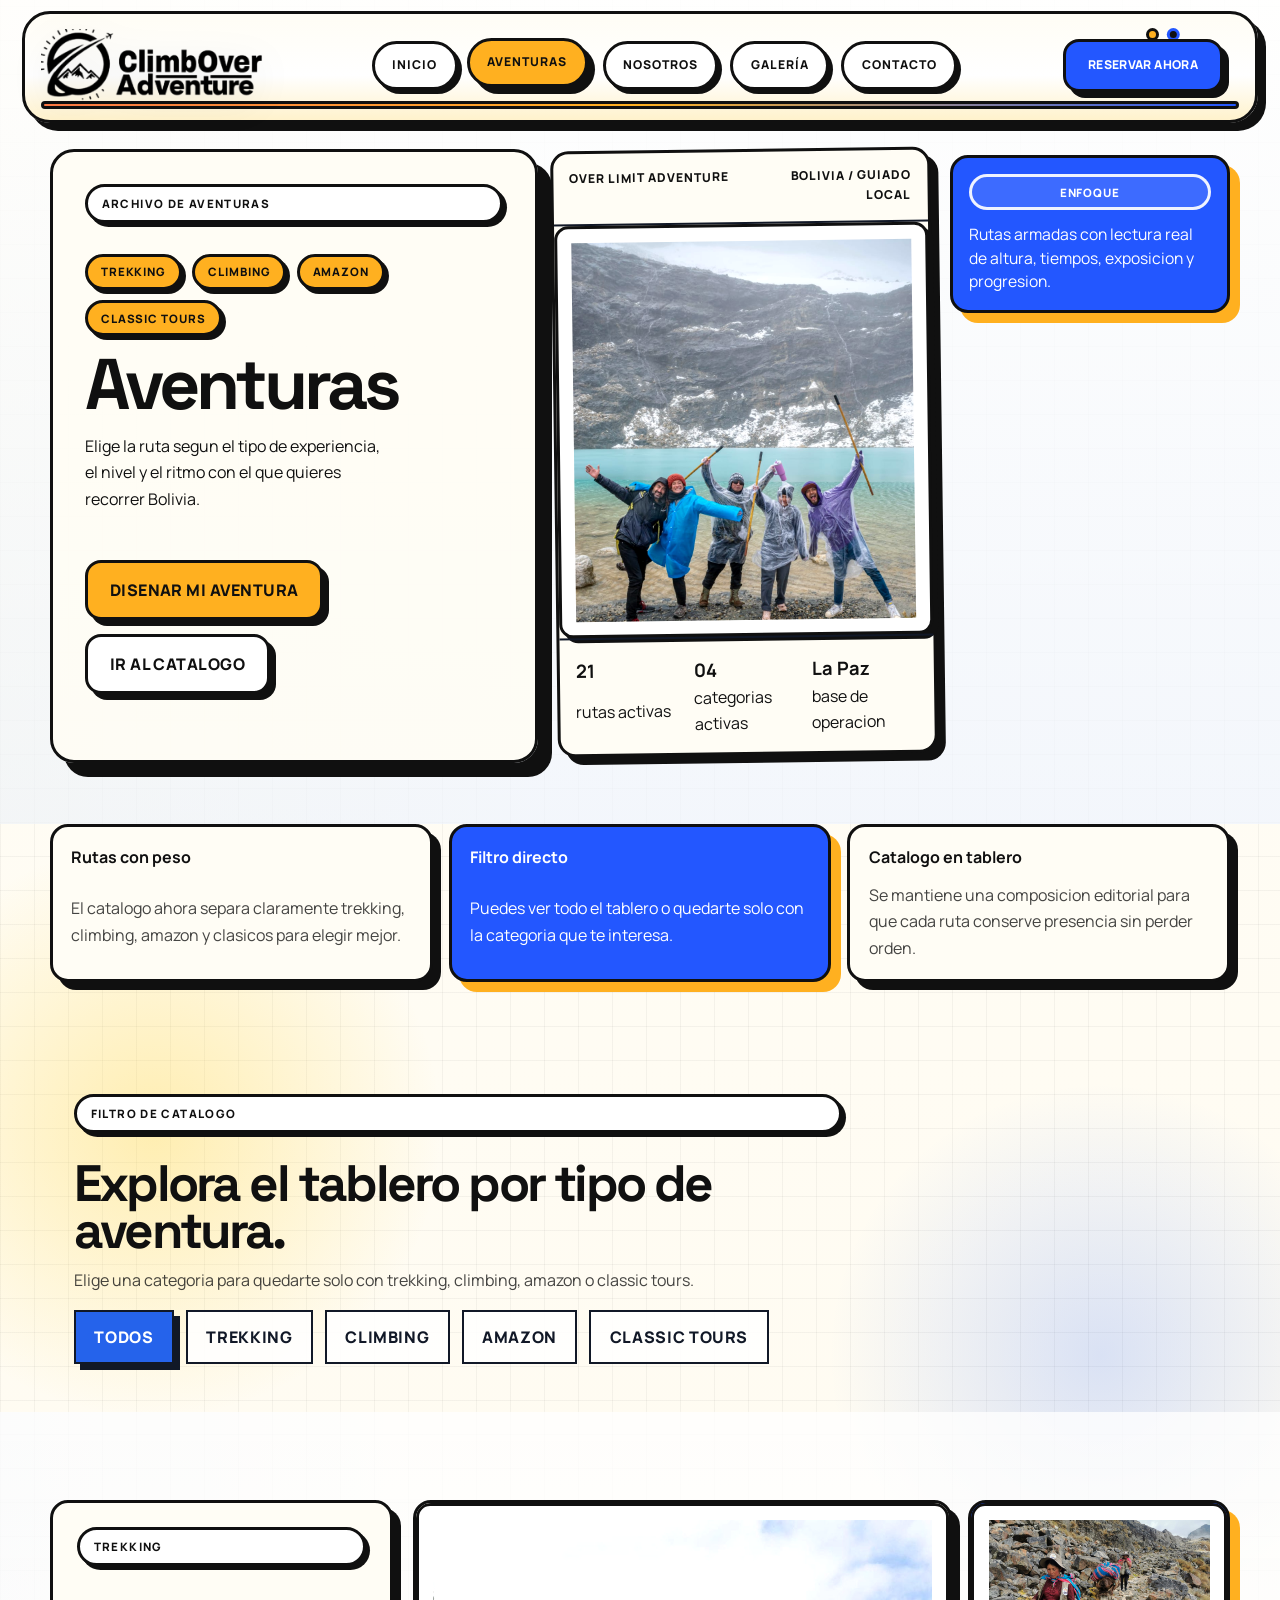
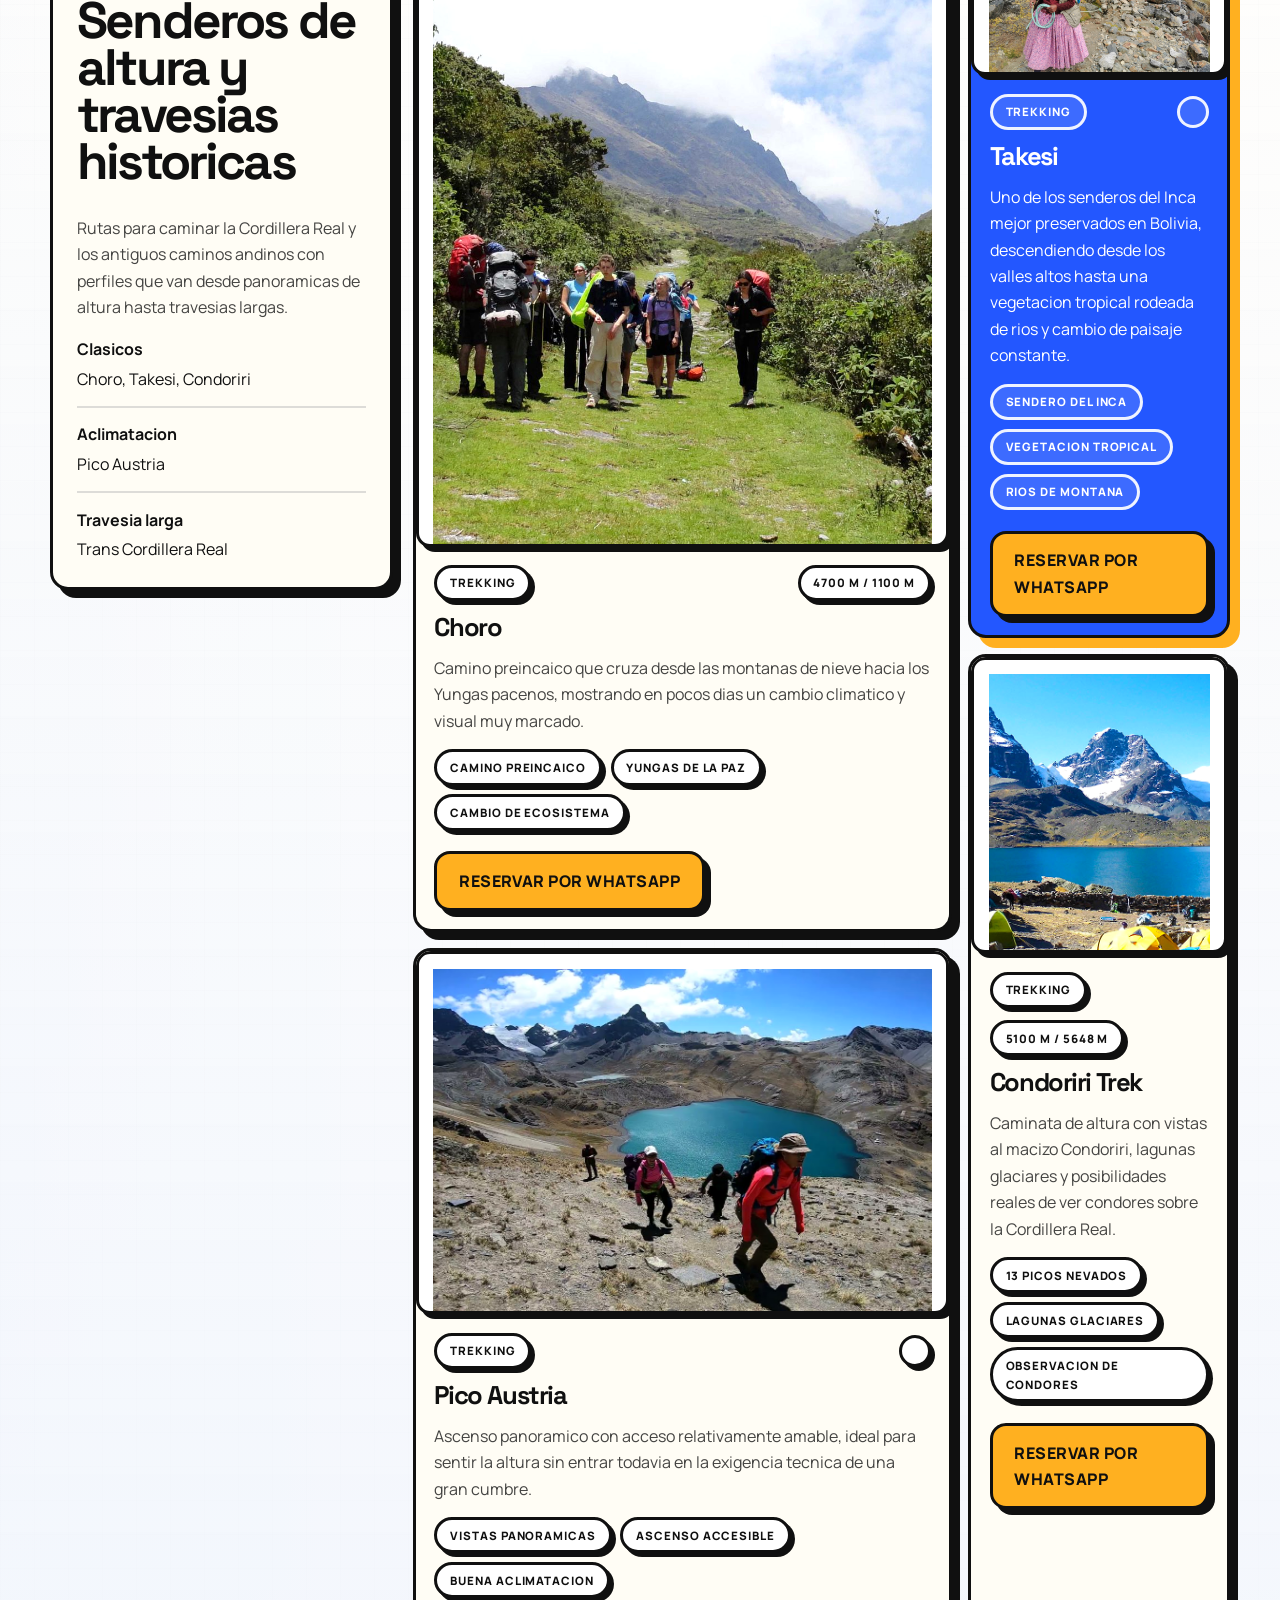
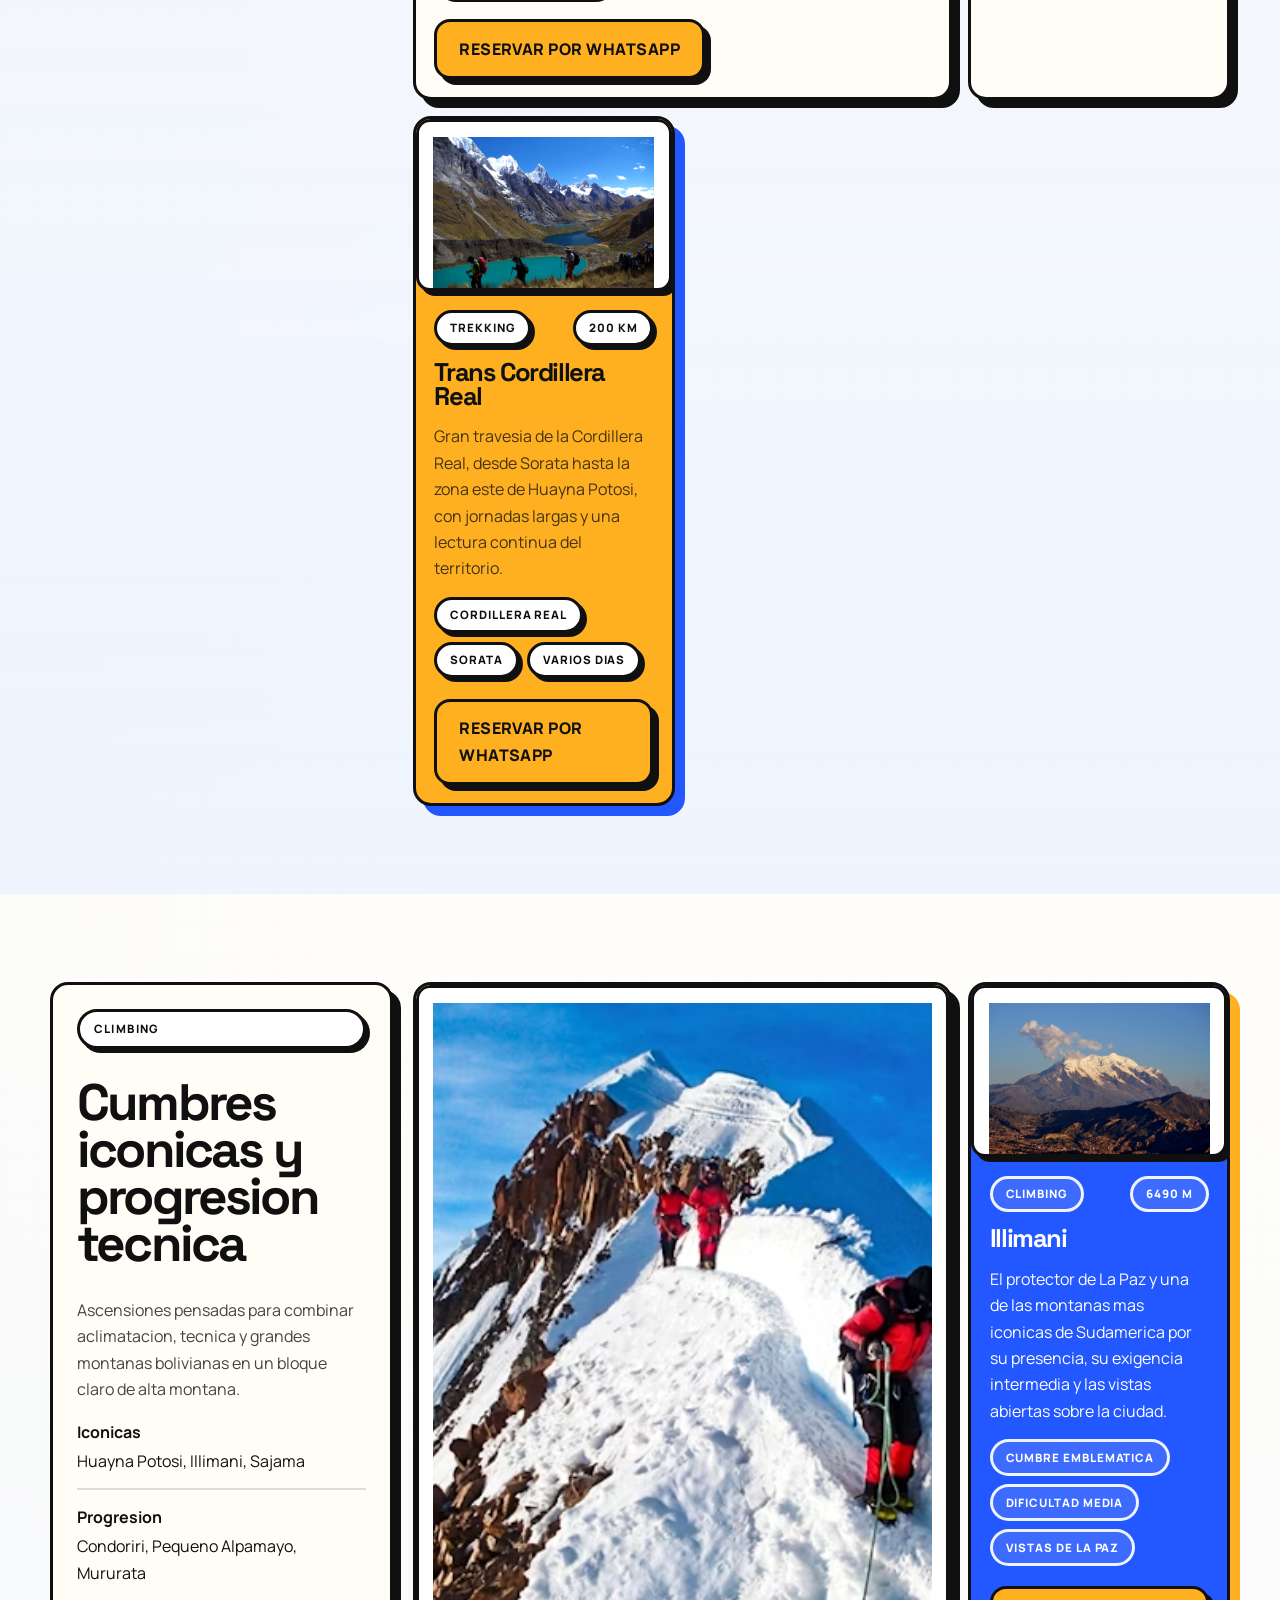
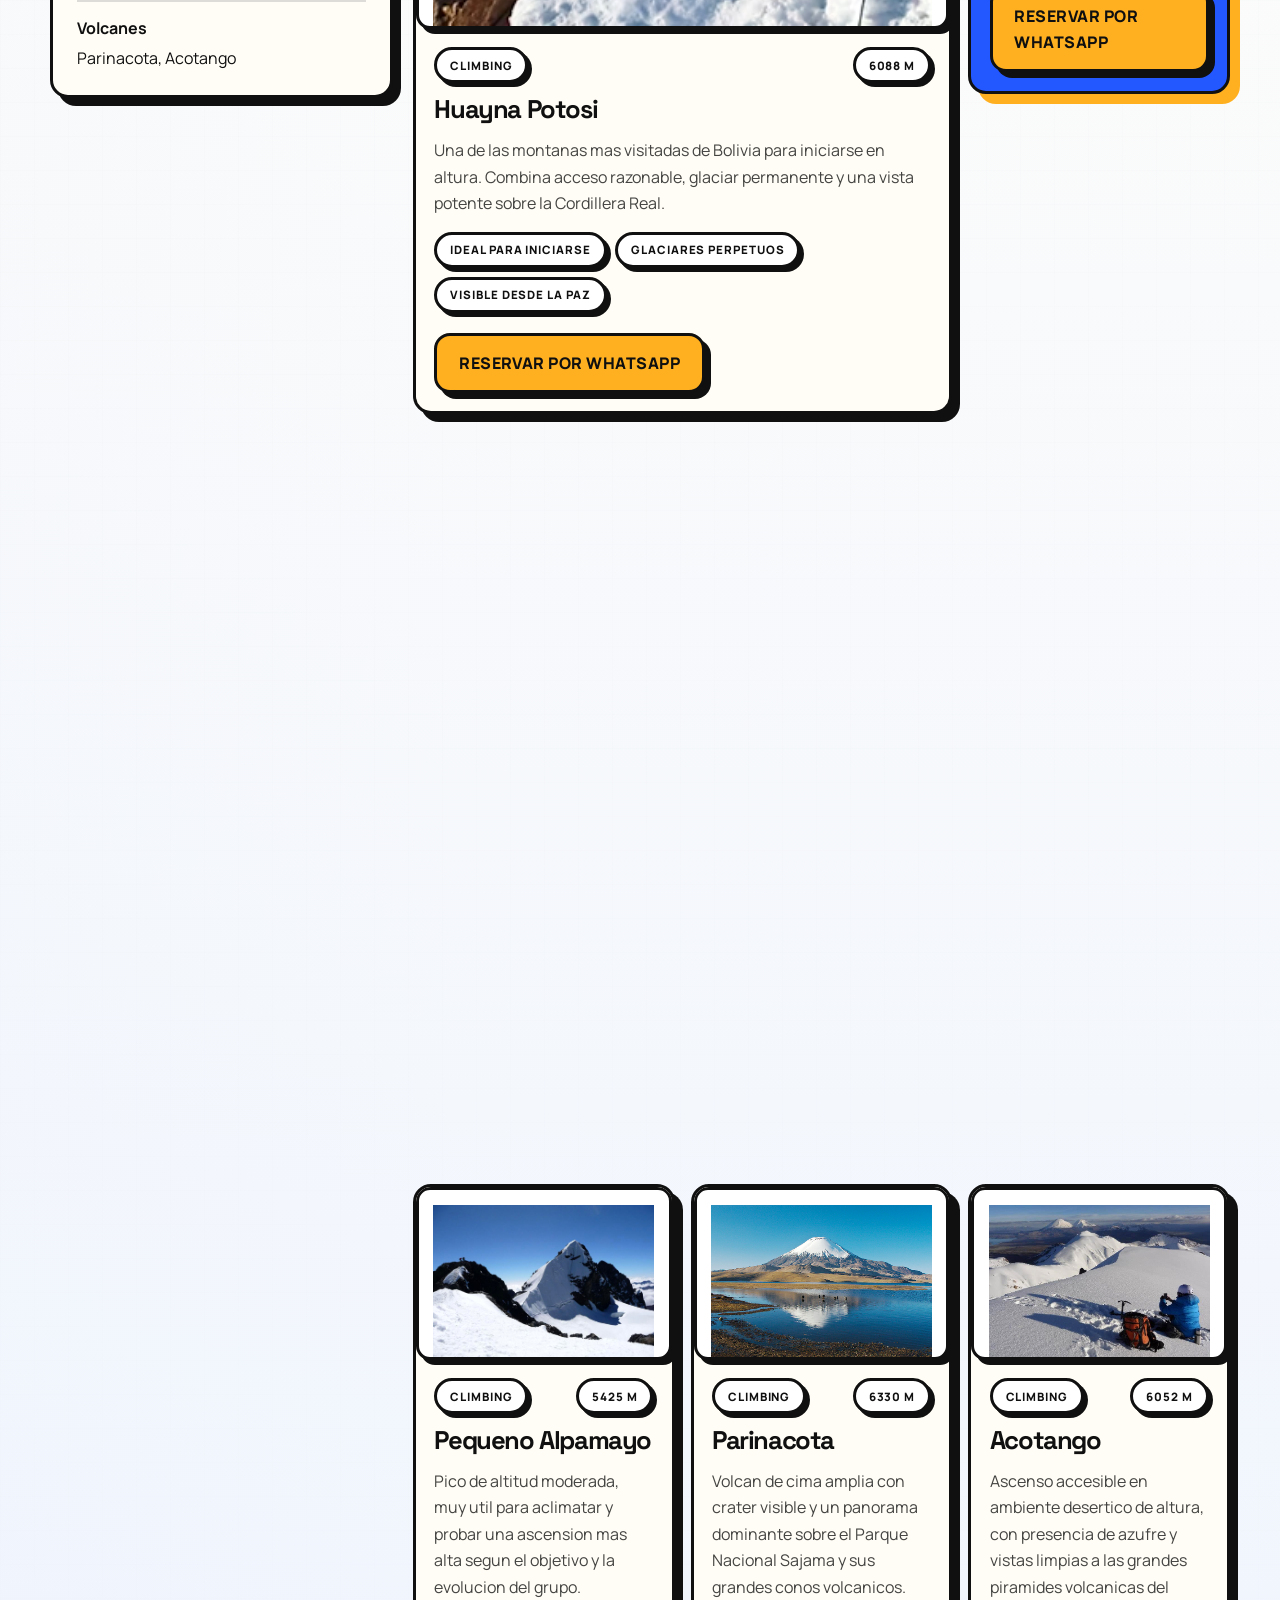
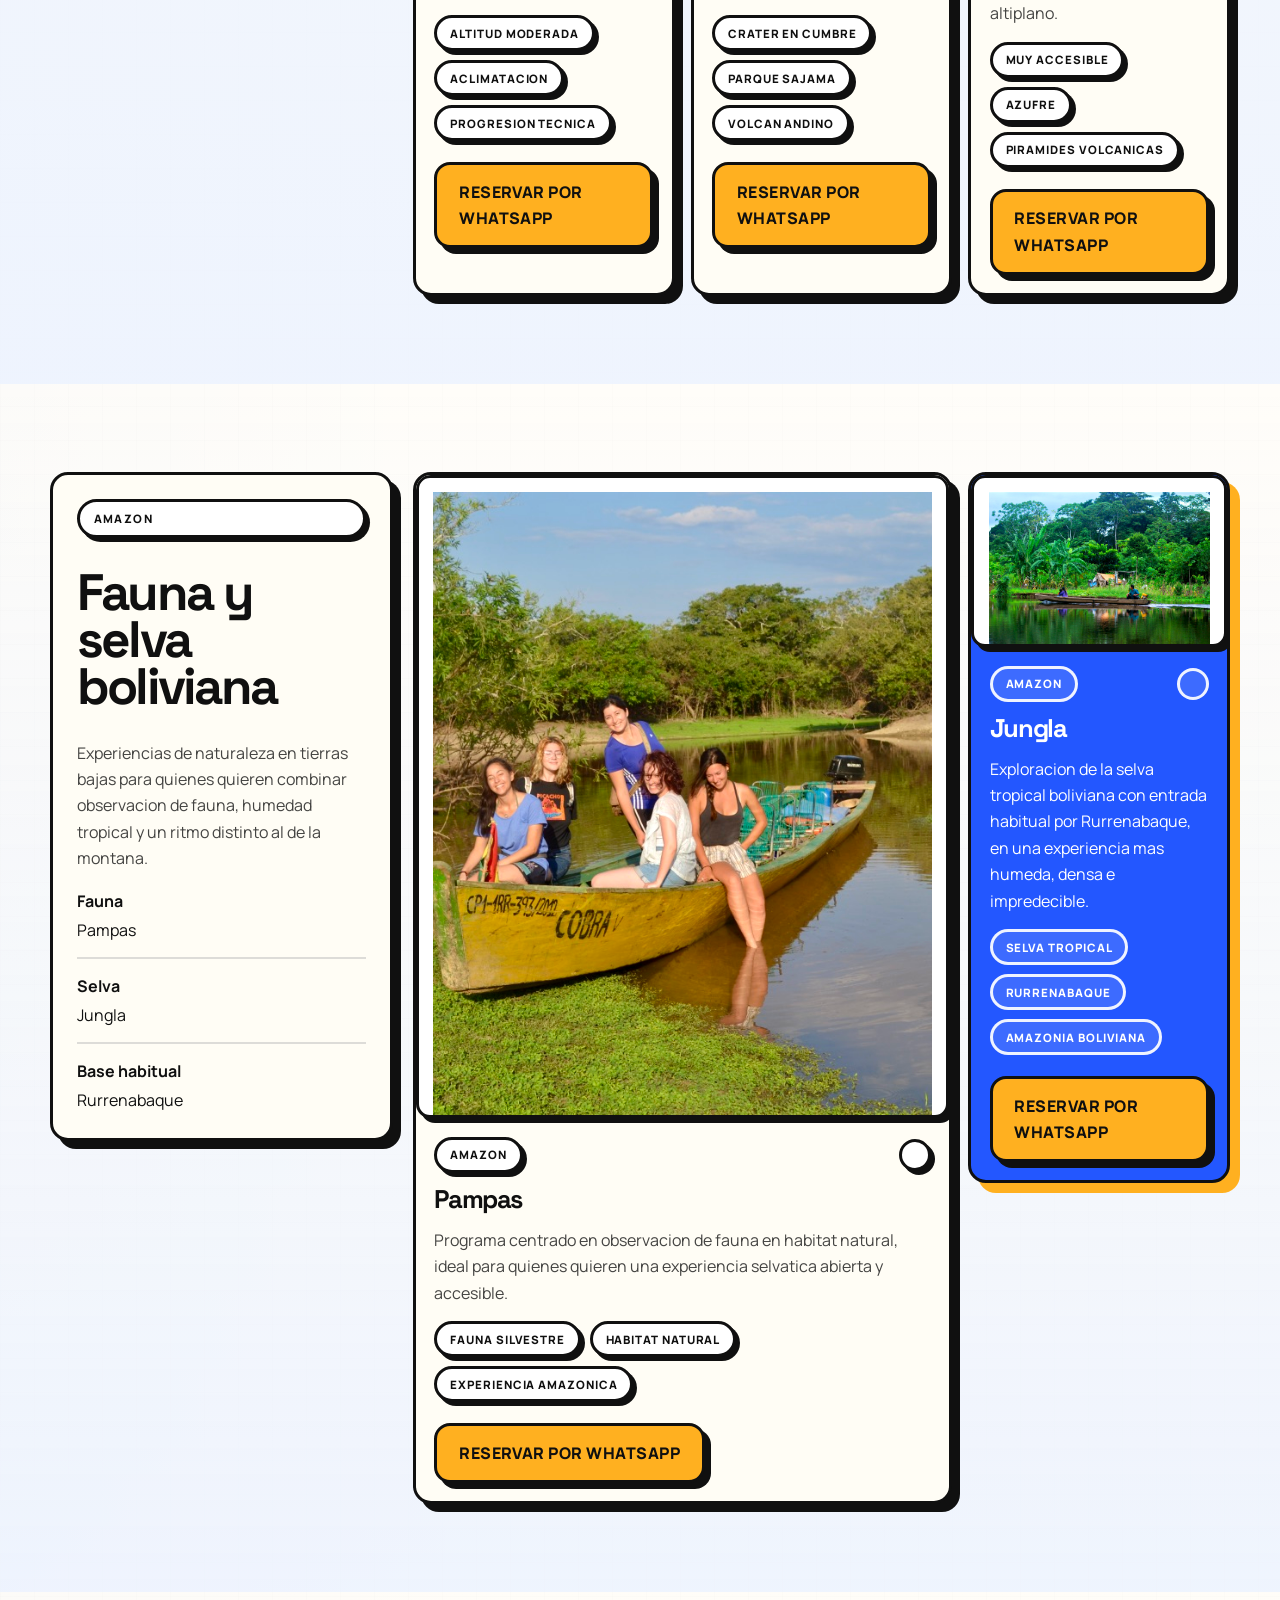
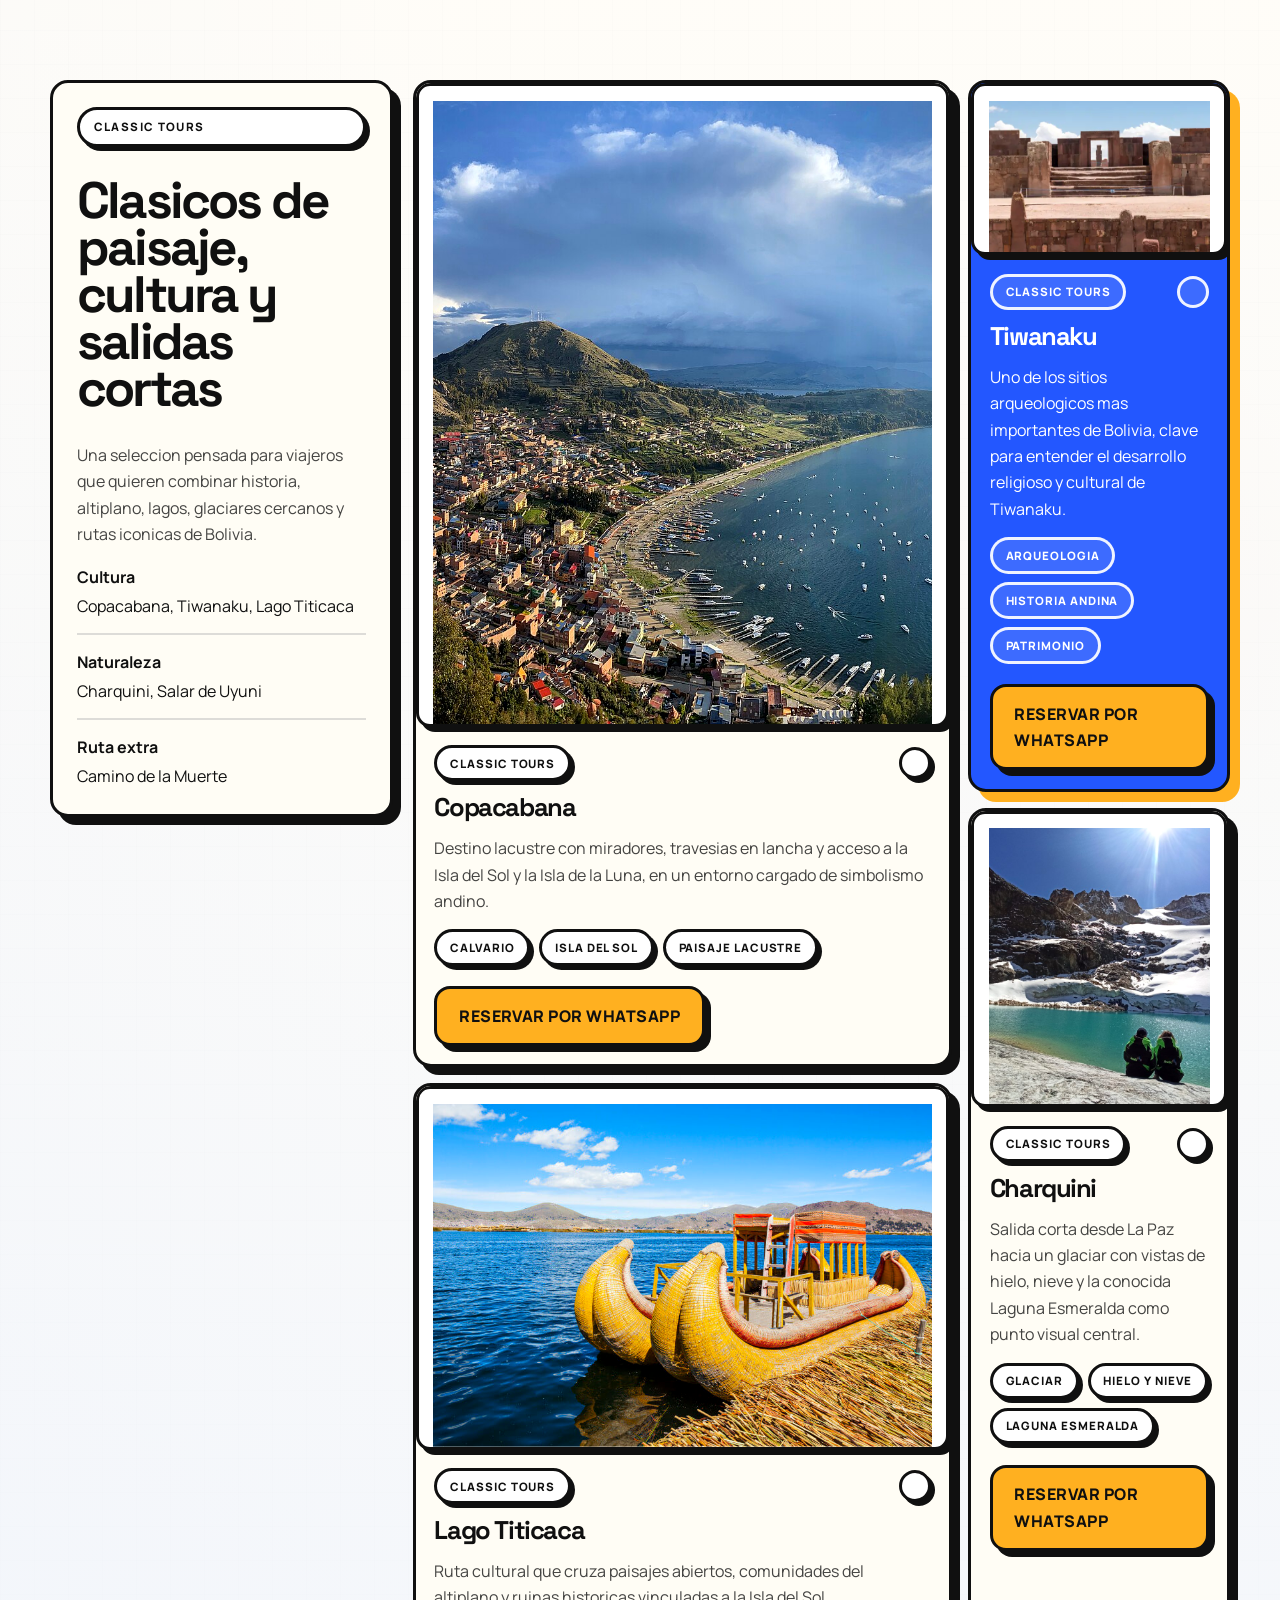
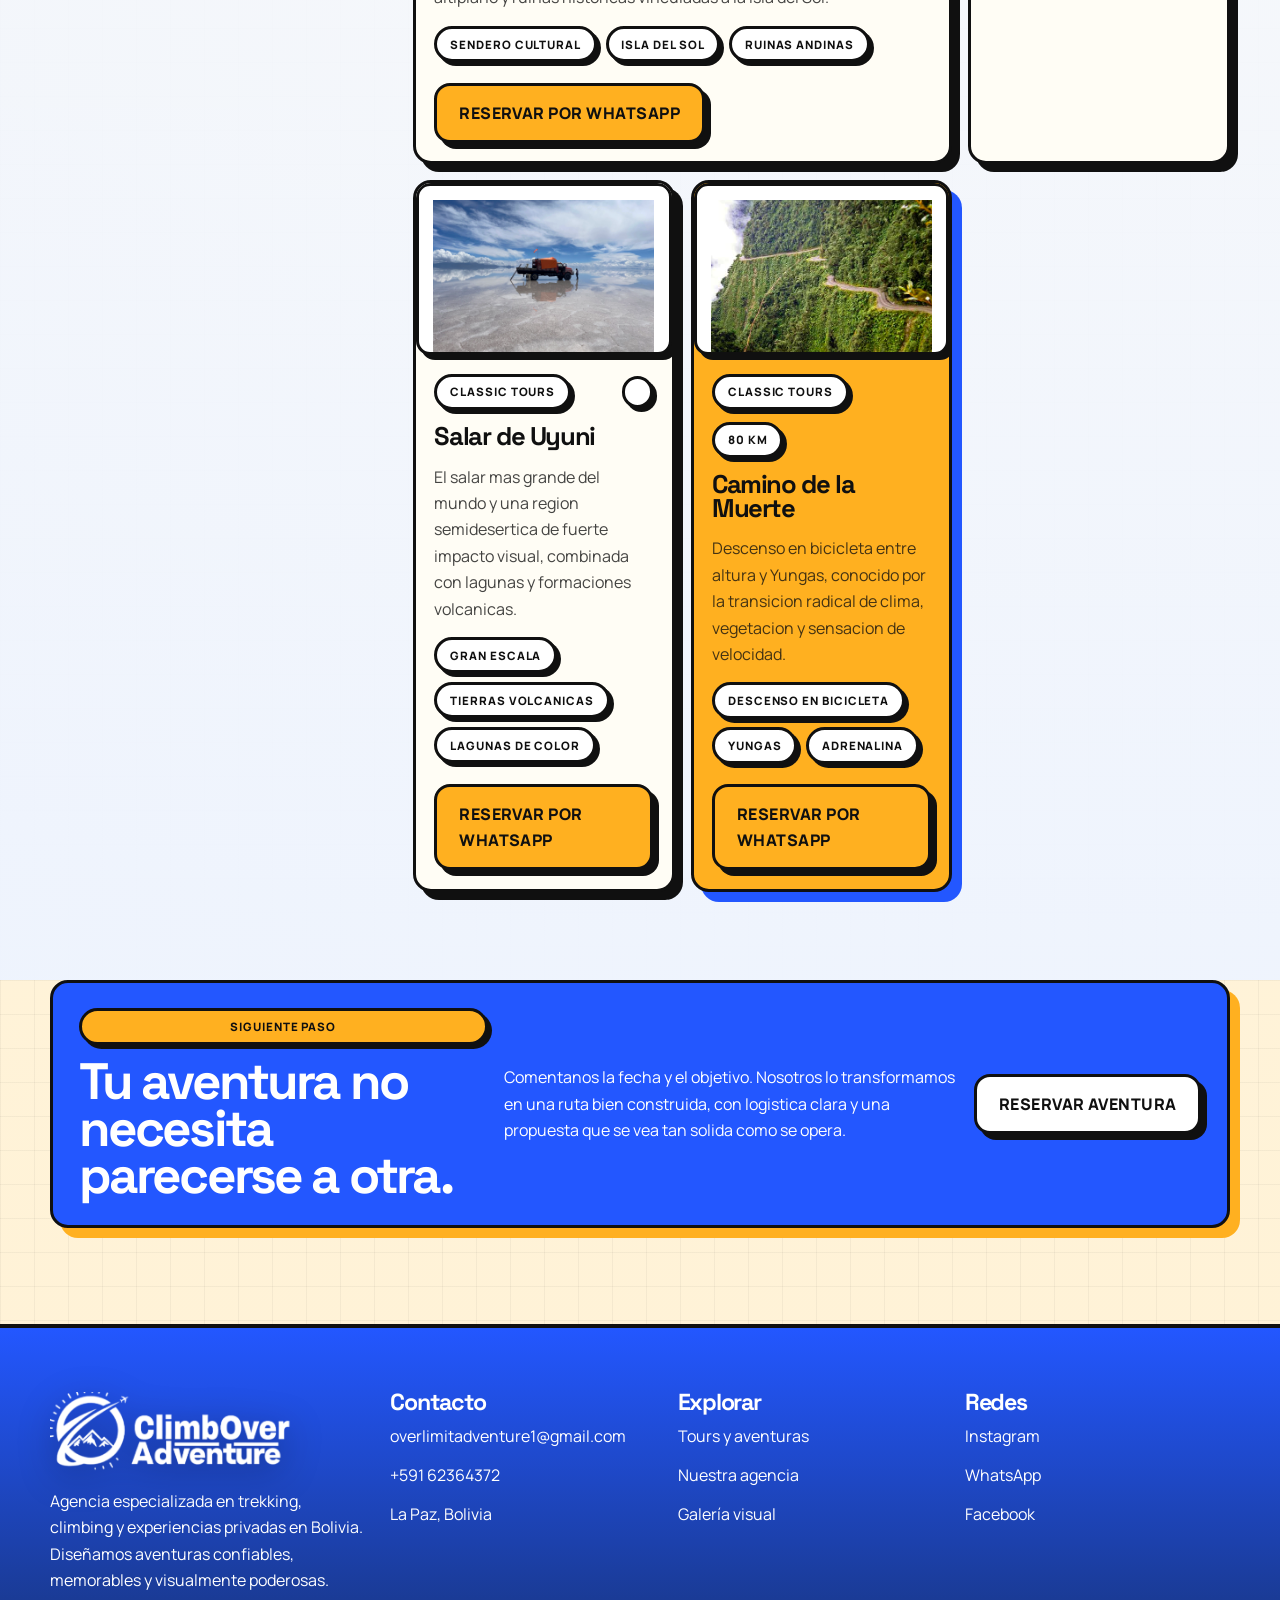
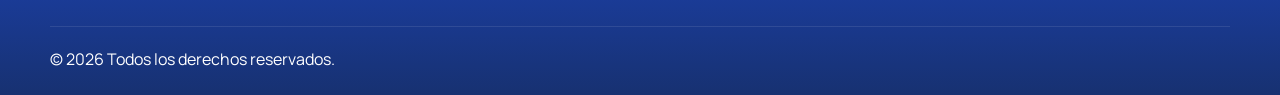
==== pages/tours.html @ 7366bebe "Initial commit" ====
<!DOCTYPE html>
<html lang="es">
<head>
  <meta charset="UTF-8">
  <meta name="viewport" content="width=device-width, initial-scale=1.0">
  <meta
    name="description"
    content="Aventuras de trekking, climbing y expedición en Bolivia con una dirección visual cuidada, operación seria y rutas memorables."
  >
  <title>Aventuras | Over Limit Adventure</title>
  <link rel="preconnect" href="https://fonts.googleapis.com">
  <link rel="preconnect" href="https://fonts.gstatic.com" crossorigin>
  <link
    href="https://fonts.googleapis.com/css2?family=Manrope:wght@400;500;600;700;800&amp;family=Space+Grotesk:wght@500;700&amp;display=swap"
    rel="stylesheet"
  >
  <link rel="stylesheet" href="../assets/styles/main.css">
  <script type="module" src="../assets/scripts/main.js"></script>
</head>
<body class="adventures-page" data-whatsapp-number="59162364372">
  <header class="site-header">
    <div class="container">
      <div class="header-inner">
        <div class="nav-shell">
          <a class="brand brand-logo" href="../index.html" aria-label="Ir al inicio de Over Limit Adventure">
            <img src="../assets/images/OverLimitAdventureLogo.png" alt="" aria-hidden="true">
          </a>

          <nav class="site-nav" data-nav>
            <ul>
                <li>
                  <a href="../index.html">Inicio</a>
                </li>
                <li>
                  <a href="../pages/tours.html" aria-current="page">Aventuras</a>
                </li>
                <li>
                  <a href="../pages/nosotros.html">Nosotros</a>
                </li>
                <li>
                  <a href="../pages/galeria.html">Galería</a>
                </li>
                <li>
                  <a href="../pages/contacto.html">Contacto</a>
                </li>
            </ul>

            <div class="header-actions header-actions-mobile">
              <a href="../pages/contacto.html" class="button button-nav">Reservar ahora</a>
            </div>
          </nav>

          <div class="header-actions header-actions-desktop">
            <a href="../pages/contacto.html" class="button button-nav">Reservar ahora</a>
          </div>

          <button class="menu-toggle" type="button" aria-expanded="false" aria-label="Abrir menú" data-menu-toggle>
            <span></span>
            <span></span>
            <span></span>
          </button>
        </div>
      </div>
    </div>
  </header>

  <main class="adventures-main">
    <section class="page-hero adventures-editorial-hero">
      <div class="container adventures-editorial-shell">
        <div class="adventures-intro-stack reveal">
          <span class="eyebrow">Archivo de aventuras</span>
          <div class="adventures-stamp-row">
            <span class="adventures-stamp">Trekking</span>
            <span class="adventures-stamp adventures-stamp-blue">Climbing</span>
            <span class="adventures-stamp adventures-stamp-white">Amazon</span>
            <span class="adventures-stamp">Classic Tours</span>
          </div>
          <h1>Aventuras</h1>
          <p class="adventures-intro-lead">
            Elige la ruta segun el tipo de experiencia, el nivel y el ritmo con el que quieres recorrer Bolivia.
          </p>
<div class="button-group adventures-editorial-actions">
  <a class="button button-primary" href="../pages/contacto.html">Disenar mi aventura</a>
  <a class="button button-secondary" href="../pages/tours.html#catalogo-aventuras">Ir al catalogo</a>
</div>
        </div>

        <article class="adventures-poster-card reveal">
          <div class="adventures-poster-head">
            <span>Over Limit Adventure</span>
            <span>Bolivia / guiado local</span>
          </div>
          <div class="adventures-poster-visual">
            <img src="../assets/images/grupo.jpeg" alt="Grupo de viajeros">
          </div>
          <div class="adventures-poster-foot">
            <div>
              <strong>21</strong>
              <span>rutas activas</span>
            </div>
            <div>
              <strong>04</strong>
              <span>categorias activas</span>
            </div>
            <div>
              <strong>La Paz</strong>
              <span>base de operacion</span>
            </div>
          </div>
        </article>

        <aside class="adventures-side-notes reveal">
          <article class="adventures-note adventures-note-blue">
            <span class="adventures-note-kicker">Enfoque</span>
            <p>Rutas armadas con lectura real de altura, tiempos, exposicion y progresion.</p>
          </article>
        </aside>
      </div>
    </section>

    <section class="section adventures-rhythm-section">
      <div class="container adventures-rhythm-strip">
        <article class="adventures-rhythm-card reveal">
          <strong>Rutas con peso</strong>
          <p>El catalogo ahora separa claramente trekking, climbing, amazon y clasicos para elegir mejor.</p>
        </article>
        <article class="adventures-rhythm-card adventures-rhythm-card-blue reveal">
          <strong>Filtro directo</strong>
          <p>Puedes ver todo el tablero o quedarte solo con la categoria que te interesa.</p>
        </article>
        <article class="adventures-rhythm-card reveal">
          <strong>Catalogo en tablero</strong>
          <p>Se mantiene una composicion editorial para que cada ruta conserve presencia sin perder orden.</p>
        </article>
      </div>
    </section>

    <section class="section adventures-filter-section" id="catalogo-aventuras">
      <div class="container adventures-filter-shell reveal">
        <div class="adventures-filter-copy">
          <span class="eyebrow">Filtro de catalogo</span>
          <h2>Explora el tablero por tipo de aventura.</h2>
          <p>Elige una categoria para quedarte solo con trekking, climbing, amazon o classic tours.</p>
        </div>
        <div class="adventures-filter-controls" data-tour-filters>
          <button
            class="adventures-filter-button"
            type="button"
            data-tour-filter="all"
            aria-pressed="true"
          >
            Todos
          </button>
          <button
            class="adventures-filter-button"
            type="button"
            data-tour-filter="trekking"
            aria-pressed="false"
          >
            Trekking
          </button>
          <button
            class="adventures-filter-button"
            type="button"
            data-tour-filter="climbing"
            aria-pressed="false"
          >
            Climbing
          </button>
          <button
            class="adventures-filter-button"
            type="button"
            data-tour-filter="amazon"
            aria-pressed="false"
          >
            Amazon
          </button>
          <button
            class="adventures-filter-button"
            type="button"
            data-tour-filter="classic-tours"
            aria-pressed="false"
          >
            Classic Tours
          </button>
        </div>
      </div>
    </section>

        <section class="section adventures-catalog-section" data-tour-category="trekking">
      <div class="container adventures-catalog-shell">
        <aside class="adventures-catalog-rail reveal">
          <span class="eyebrow">Trekking</span>
          <h2>Senderos de altura y travesias historicas</h2>
          <p>
            Rutas para caminar la Cordillera Real y los antiguos caminos andinos con perfiles que van desde panoramicas de altura hasta travesias largas.
          </p>
          <div class="adventures-rail-metrics">
            <div>
              <strong>Clasicos</strong>
              <span>Choro, Takesi, Condoriri</span>
            </div>
            <div>
              <strong>Aclimatacion</strong>
              <span>Pico Austria</span>
            </div>
            <div>
              <strong>Travesia larga</strong>
              <span>Trans Cordillera Real</span>
            </div>
          </div>
        </aside>

        <div class="adventures-route-board">
          <article class="adventure-board-card adventure-board-card-hero reveal">
            <div class="adventure-board-visual">
              <img src="../assets/images/el_choro.jpg" alt="Ruta El Choro">
            </div>
            <div class="adventure-board-body">
              <div class="adventure-board-topline">
                <span class="pill">Trekking</span>
                <span class="adventure-board-height">4700 m / 1100 m</span>
              </div>
              <h3>Choro</h3>
              <p>Camino preincaico que cruza desde las montanas de nieve hacia los Yungas pacenos, mostrando en pocos dias un cambio climatico y visual muy marcado.</p>
              <div class="adventure-board-tags">
  <span>Camino preincaico</span>
  <span>Yungas de La Paz</span>
  <span>Cambio de ecosistema</span>
</div>
            </div>
          </article>
          <article class="adventure-board-card adventure-board-card-blue reveal">
            <div class="adventure-board-visual">
              <img src="../assets/images/takesi.jpeg" alt="Camino Takesi">
            </div>
            <div class="adventure-board-body">
              <div class="adventure-board-topline">
                <span class="pill">Trekking</span>
                <span class="adventure-board-height"></span>
              </div>
              <h3>Takesi</h3>
              <p>Uno de los senderos del Inca mejor preservados en Bolivia, descendiendo desde los valles altos hasta una vegetacion tropical rodeada de rios y cambio de paisaje constante.</p>
              <div class="adventure-board-tags">
  <span>Sendero del Inca</span>
  <span>Vegetacion tropical</span>
  <span>Rios de montana</span>
</div>
            </div>
          </article>
          <article class="adventure-board-card adventure-board-card-tall reveal">
            <div class="adventure-board-visual">
              <img src="../assets/images/condoriri.jpg" alt="Trekking en Condoriri">
            </div>
            <div class="adventure-board-body">
              <div class="adventure-board-topline">
                <span class="pill">Trekking</span>
                <span class="adventure-board-height">5100 m / 5648 m</span>
              </div>
              <h3>Condoriri Trek</h3>
              <p>Caminata de altura con vistas al macizo Condoriri, lagunas glaciares y posibilidades reales de ver condores sobre la Cordillera Real.</p>
              <div class="adventure-board-tags">
  <span>13 picos nevados</span>
  <span>Lagunas glaciares</span>
  <span>Observacion de condores</span>
</div>
            </div>
          </article>
          <article class="adventure-board-card adventure-board-card-wide reveal">
            <div class="adventure-board-visual">
              <img src="../assets/images/pico_austria.jpg" alt="Vista panoramica de laguna y cumbres">
            </div>
            <div class="adventure-board-body">
              <div class="adventure-board-topline">
                <span class="pill">Trekking</span>
                <span class="adventure-board-height"></span>
              </div>
              <h3>Pico Austria</h3>
              <p>Ascenso panoramico con acceso relativamente amable, ideal para sentir la altura sin entrar todavia en la exigencia tecnica de una gran cumbre.</p>
              <div class="adventure-board-tags">
  <span>Vistas panoramicas</span>
  <span>Ascenso accesible</span>
  <span>Buena aclimatacion</span>
</div>
            </div>
          </article>
          <article class="adventure-board-card adventure-board-card-yellow reveal">
            <div class="adventure-board-visual">
              <img src="../assets/images/Cordillera_laguna.jpg" alt="Cordillera y laguna de altura">
            </div>
            <div class="adventure-board-body">
              <div class="adventure-board-topline">
                <span class="pill">Trekking</span>
                <span class="adventure-board-height">200 km</span>
              </div>
              <h3>Trans Cordillera Real</h3>
              <p>Gran travesia de la Cordillera Real, desde Sorata hasta la zona este de Huayna Potosi, con jornadas largas y una lectura continua del territorio.</p>
              <div class="adventure-board-tags">
  <span>Cordillera Real</span>
  <span>Sorata</span>
  <span>Varios dias</span>
</div>
            </div>
          </article>
        </div>
      </div>
    </section>

    <section class="section adventures-catalog-section" data-tour-category="climbing">
      <div class="container adventures-catalog-shell">
        <aside class="adventures-catalog-rail reveal">
          <span class="eyebrow">Climbing</span>
          <h2>Cumbres iconicas y progresion tecnica</h2>
          <p>
            Ascensiones pensadas para combinar aclimatacion, tecnica y grandes montanas bolivianas en un bloque claro de alta montana.
          </p>
          <div class="adventures-rail-metrics">
            <div>
              <strong>Iconicas</strong>
              <span>Huayna Potosi, Illimani, Sajama</span>
            </div>
            <div>
              <strong>Progresion</strong>
              <span>Condoriri, Pequeno Alpamayo, Mururata</span>
            </div>
            <div>
              <strong>Volcanes</strong>
              <span>Parinacota, Acotango</span>
            </div>
          </div>
        </aside>

        <div class="adventures-route-board">
          <article class="adventure-board-card adventure-board-card-hero reveal">
            <div class="adventure-board-visual">
              <img src="../assets/images/huayna_1.avif" alt="Fotografia de altura en Huayna Potosi">
            </div>
            <div class="adventure-board-body">
              <div class="adventure-board-topline">
                <span class="pill">Climbing</span>
                <span class="adventure-board-height">6088 m</span>
              </div>
              <h3>Huayna Potosi</h3>
              <p>Una de las montanas mas visitadas de Bolivia para iniciarse en altura. Combina acceso razonable, glaciar permanente y una vista potente sobre la Cordillera Real.</p>
              <div class="adventure-board-tags">
  <span>Ideal para iniciarse</span>
  <span>Glaciares perpetuos</span>
  <span>Visible desde La Paz</span>
</div>
            </div>
          </article>
          <article class="adventure-board-card adventure-board-card-blue reveal">
            <div class="adventure-board-visual">
              <img src="../assets/images/Illimani.jpg" alt="Ruta de alta montana">
            </div>
            <div class="adventure-board-body">
              <div class="adventure-board-topline">
                <span class="pill">Climbing</span>
                <span class="adventure-board-height">6490 m</span>
              </div>
              <h3>Illimani</h3>
              <p>El protector de La Paz y una de las montanas mas iconicas de Sudamerica por su presencia, su exigencia intermedia y las vistas abiertas sobre la ciudad.</p>
              <div class="adventure-board-tags">
  <span>Cumbre emblematica</span>
  <span>Dificultad media</span>
  <span>Vistas de La Paz</span>
</div>
            </div>
          </article>
          <article class="adventure-board-card adventure-board-card-tall reveal">
            <div class="adventure-board-visual">
              <img src="../assets/images/Sajama_2.jpg" alt="Paisaje del Sajama">
            </div>
            <div class="adventure-board-body">
              <div class="adventure-board-topline">
                <span class="pill">Climbing</span>
                <span class="adventure-board-height">6542 m</span>
              </div>
              <h3>Sajama</h3>
              <p>El pico mas alto de Bolivia, rodeado por volcanes y nevados del altiplano. La ascension se complementa con un entorno amplio y aguas termales al regreso.</p>
              <div class="adventure-board-tags">
  <span>Pico mas alto</span>
  <span>Aguas termales</span>
  <span>Altiplano abierto</span>
</div>
            </div>
          </article>
          <article class="adventure-board-card adventure-board-card-yellow reveal">
            <div class="adventure-board-visual">
              <img src="../assets/images/condoriri_2.jpg" alt="Macizo Condoriri">
            </div>
            <div class="adventure-board-body">
              <div class="adventure-board-topline">
                <span class="pill">Climbing</span>
                <span class="adventure-board-height">5648 m</span>
              </div>
              <h3>Condoriri</h3>
              <p>El macizo Condoriri concentra varias lineas memorables. Su cumbre principal, conocida como la Cabeza del Condor, destaca por su perfil afilado y exigencia real.</p>
              <div class="adventure-board-tags">
  <span>Cabeza del Condor</span>
  <span>Perfil iconico</span>
  <span>Ruta exigente</span>
</div>
            </div>
          </article>
          <article class="adventure-board-card reveal">
            <div class="adventure-board-visual">
              <img src="../assets/images/mururata.jpg" alt="Arista de montana">
            </div>
            <div class="adventure-board-body">
              <div class="adventure-board-topline">
                <span class="pill">Climbing</span>
                <span class="adventure-board-height">5871 m</span>
              </div>
              <h3>Mururata</h3>
              <p>Vecino del Illimani y cercano a La Paz, ofrece una cara sur mas retadora para montanistas que buscan hielo, roca y una linea menos evidente.</p>
              <div class="adventure-board-tags">
  <span>Cerca del Illimani</span>
  <span>Hielo y roca</span>
  <span>Cara sur</span>
</div>
            </div>
          </article>
          <article class="adventure-board-card reveal">
            <div class="adventure-board-visual">
              <img src="../assets/images/pequeno_alpamayo.jpg" alt="Campamento de altura">
            </div>
            <div class="adventure-board-body">
              <div class="adventure-board-topline">
                <span class="pill">Climbing</span>
                <span class="adventure-board-height">5425 m</span>
              </div>
              <h3>Pequeno Alpamayo</h3>
              <p>Pico de altitud moderada, muy util para aclimatar y probar una ascension mas alta segun el objetivo y la evolucion del grupo.</p>
              <div class="adventure-board-tags">
  <span>Altitud moderada</span>
  <span>Aclimatacion</span>
  <span>Progresion tecnica</span>
</div>
            </div>
          </article>
          <article class="adventure-board-card adventure-board-card-white reveal">
            <div class="adventure-board-visual">
              <img src="../assets/images/Paranicota.jpg" alt="Paisaje volcanico del altiplano">
            </div>
            <div class="adventure-board-body">
              <div class="adventure-board-topline">
                <span class="pill">Climbing</span>
                <span class="adventure-board-height">6330 m</span>
              </div>
              <h3>Parinacota</h3>
              <p>Volcan de cima amplia con crater visible y un panorama dominante sobre el Parque Nacional Sajama y sus grandes conos volcanicos.</p>
              <div class="adventure-board-tags">
  <span>Crater en cumbre</span>
  <span>Parque Sajama</span>
  <span>Volcan andino</span>
</div>
            </div>
          </article>
          <article class="adventure-board-card reveal">
            <div class="adventure-board-visual">
              <img src="../assets/images/acotango.jpg" alt="Volcan y ruta de altura">
            </div>
            <div class="adventure-board-body">
              <div class="adventure-board-topline">
                <span class="pill">Climbing</span>
                <span class="adventure-board-height">6052 m</span>
              </div>
              <h3>Acotango</h3>
              <p>Ascenso accesible en ambiente desertico de altura, con presencia de azufre y vistas limpias a las grandes piramides volcanicas del altiplano.</p>
              <div class="adventure-board-tags">
  <span>Muy accesible</span>
  <span>Azufre</span>
  <span>Piramides volcanicas</span>
</div>
            </div>
          </article>
        </div>
      </div>
    </section>

    <section class="section adventures-catalog-section" data-tour-category="amazon">
      <div class="container adventures-catalog-shell">
        <aside class="adventures-catalog-rail reveal">
          <span class="eyebrow">Amazon</span>
          <h2>Fauna y selva boliviana</h2>
          <p>
            Experiencias de naturaleza en tierras bajas para quienes quieren combinar observacion de fauna, humedad tropical y un ritmo distinto al de la montana.
          </p>
          <div class="adventures-rail-metrics">
            <div>
              <strong>Fauna</strong>
              <span>Pampas</span>
            </div>
            <div>
              <strong>Selva</strong>
              <span>Jungla</span>
            </div>
            <div>
              <strong>Base habitual</strong>
              <span>Rurrenabaque</span>
            </div>
          </div>
        </aside>

        <div class="adventures-route-board">
          <article class="adventure-board-card adventure-board-card-hero reveal">
            <div class="adventure-board-visual">
              <img src="../assets/images/pampas.jpg" alt="Pampas amazonicas">
            </div>
            <div class="adventure-board-body">
              <div class="adventure-board-topline">
                <span class="pill">Amazon</span>
                <span class="adventure-board-height"></span>
              </div>
              <h3>Pampas</h3>
              <p>Programa centrado en observacion de fauna en habitat natural, ideal para quienes quieren una experiencia selvatica abierta y accesible.</p>
              <div class="adventure-board-tags">
  <span>Fauna silvestre</span>
  <span>Habitat natural</span>
  <span>Experiencia amazonica</span>
</div>
            </div>
          </article>
          <article class="adventure-board-card adventure-board-card-blue reveal">
            <div class="adventure-board-visual">
              <img src="../assets/images/jungla_boliviana.jpg" alt="Jungla boliviana">
            </div>
            <div class="adventure-board-body">
              <div class="adventure-board-topline">
                <span class="pill">Amazon</span>
                <span class="adventure-board-height"></span>
              </div>
              <h3>Jungla</h3>
              <p>Exploracion de la selva tropical boliviana con entrada habitual por Rurrenabaque, en una experiencia mas humeda, densa e impredecible.</p>
              <div class="adventure-board-tags">
  <span>Selva tropical</span>
  <span>Rurrenabaque</span>
  <span>Amazonia boliviana</span>
</div>
            </div>
          </article>
        </div>
      </div>
    </section>

    <section class="section adventures-catalog-section" data-tour-category="classic-tours">
      <div class="container adventures-catalog-shell">
        <aside class="adventures-catalog-rail reveal">
          <span class="eyebrow">Classic Tours</span>
          <h2>Clasicos de paisaje, cultura y salidas cortas</h2>
          <p>
            Una seleccion pensada para viajeros que quieren combinar historia, altiplano, lagos, glaciares cercanos y rutas iconicas de Bolivia.
          </p>
          <div class="adventures-rail-metrics">
            <div>
              <strong>Cultura</strong>
              <span>Copacabana, Tiwanaku, Lago Titicaca</span>
            </div>
            <div>
              <strong>Naturaleza</strong>
              <span>Charquini, Salar de Uyuni</span>
            </div>
            <div>
              <strong>Ruta extra</strong>
              <span>Camino de la Muerte</span>
            </div>
          </div>
        </aside>

        <div class="adventures-route-board">
          <article class="adventure-board-card adventure-board-card-hero reveal">
            <div class="adventure-board-visual">
              <img src="../assets/images/copacabana.jpg" alt="Vista de Copacabana">
            </div>
            <div class="adventure-board-body">
              <div class="adventure-board-topline">
                <span class="pill">Classic Tours</span>
                <span class="adventure-board-height"></span>
              </div>
              <h3>Copacabana</h3>
              <p>Destino lacustre con miradores, travesias en lancha y acceso a la Isla del Sol y la Isla de la Luna, en un entorno cargado de simbolismo andino.</p>
              <div class="adventure-board-tags">
  <span>Calvario</span>
  <span>Isla del Sol</span>
  <span>Paisaje lacustre</span>
</div>
            </div>
          </article>
          <article class="adventure-board-card adventure-board-card-blue reveal">
            <div class="adventure-board-visual">
              <img src="../assets/images/tiwanaku.webp" alt="Sitio arqueologico Tiwanaku">
            </div>
            <div class="adventure-board-body">
              <div class="adventure-board-topline">
                <span class="pill">Classic Tours</span>
                <span class="adventure-board-height"></span>
              </div>
              <h3>Tiwanaku</h3>
              <p>Uno de los sitios arqueologicos mas importantes de Bolivia, clave para entender el desarrollo religioso y cultural de Tiwanaku.</p>
              <div class="adventure-board-tags">
  <span>Arqueologia</span>
  <span>Historia andina</span>
  <span>Patrimonio</span>
</div>
            </div>
          </article>
          <article class="adventure-board-card adventure-board-card-tall reveal">
            <div class="adventure-board-visual">
              <img src="../assets/images/charquini.jpg" alt="Glaciar de Charquini">
            </div>
            <div class="adventure-board-body">
              <div class="adventure-board-topline">
                <span class="pill">Classic Tours</span>
                <span class="adventure-board-height"></span>
              </div>
              <h3>Charquini</h3>
              <p>Salida corta desde La Paz hacia un glaciar con vistas de hielo, nieve y la conocida Laguna Esmeralda como punto visual central.</p>
              <div class="adventure-board-tags">
  <span>Glaciar</span>
  <span>Hielo y nieve</span>
  <span>Laguna Esmeralda</span>
</div>
            </div>
          </article>
          <article class="adventure-board-card adventure-board-card-wide reveal">
            <div class="adventure-board-visual">
              <img src="../assets/images/lago_titicaca.jpg" alt="Lago Titicaca">
            </div>
            <div class="adventure-board-body">
              <div class="adventure-board-topline">
                <span class="pill">Classic Tours</span>
                <span class="adventure-board-height"></span>
              </div>
              <h3>Lago Titicaca</h3>
              <p>Ruta cultural que cruza paisajes abiertos, comunidades del altiplano y ruinas historicas vinculadas a la Isla del Sol.</p>
              <div class="adventure-board-tags">
  <span>Sendero cultural</span>
  <span>Isla del Sol</span>
  <span>Ruinas andinas</span>
</div>
            </div>
          </article>
          <article class="adventure-board-card reveal">
            <div class="adventure-board-visual">
              <img src="../assets/images/salar_de_uyuni.webp" alt="Salar de Uyuni">
            </div>
            <div class="adventure-board-body">
              <div class="adventure-board-topline">
                <span class="pill">Classic Tours</span>
                <span class="adventure-board-height"></span>
              </div>
              <h3>Salar de Uyuni</h3>
              <p>El salar mas grande del mundo y una region semidesertica de fuerte impacto visual, combinada con lagunas y formaciones volcanicas.</p>
              <div class="adventure-board-tags">
  <span>Gran escala</span>
  <span>Tierras volcanicas</span>
  <span>Lagunas de color</span>
</div>
            </div>
          </article>
          <article class="adventure-board-card adventure-board-card-yellow reveal">
            <div class="adventure-board-visual">
              <img src="../assets/images/camino_de_la_muerte.jpg" alt="Ruta Camino de la Muerte">
            </div>
            <div class="adventure-board-body">
              <div class="adventure-board-topline">
                <span class="pill">Classic Tours</span>
                <span class="adventure-board-height">80 km</span>
              </div>
              <h3>Camino de la Muerte</h3>
              <p>Descenso en bicicleta entre altura y Yungas, conocido por la transicion radical de clima, vegetacion y sensacion de velocidad.</p>
              <div class="adventure-board-tags">
  <span>Descenso en bicicleta</span>
  <span>Yungas</span>
  <span>Adrenalina</span>
</div>
            </div>
          </article>
        </div>
      </div>
    </section>

    <section class="section adventures-cta-section">
      <div class="container">
        <div class="adventures-cta-banner reveal">
          <div class="adventures-cta-title">
            <span class="adventures-stamp adventures-stamp-blue">Siguiente paso</span>
            <h2>Tu aventura no necesita parecerse a otra.</h2>
          </div>
          <p>
            Comentanos la fecha y el objetivo. Nosotros lo transformamos en una ruta bien construida, con logistica clara y una propuesta que se vea tan solida como se opera.
          </p>
          <a class="button button-primary" href="../pages/contacto.html">Reservar aventura</a>
        </div>
      </div>
    </section>
  </main>

  <footer class="site-footer">
    <div class="container footer-grid">
      <div>
        <a class="brand brand-footer" href="../index.html" aria-label="Ir al inicio de Over Limit Adventure">
          <img src="../assets/images/OverLimitAdventureLogo.png" alt="" aria-hidden="true">
        </a>
        <p>
          Agencia especializada en trekking, climbing y experiencias privadas en Bolivia. Diseñamos aventuras confiables, memorables y visualmente poderosas.
        </p>
      </div>

      <div>
        <h3>Contacto</h3>
        <ul class="footer-list">
          <li><a href="mailto:overlimitadventure1@gmail.com">overlimitadventure1@gmail.com</a></li>
          <li><a href="tel:+59162364372">+591 62364372</a></li>
          <li>La Paz, Bolivia</li>
        </ul>
      </div>

      <div>
        <h3>Explorar</h3>
        <ul class="footer-list">
              <li><a href="../pages/tours.html">Tours y aventuras</a></li>
              <li><a href="../pages/nosotros.html">Nuestra agencia</a></li>
              <li><a href="../pages/galeria.html">Galería visual</a></li>
        </ul>
      </div>

      <div>
        <h3>Redes</h3>
        <ul class="footer-list">
              <li><a href="https://www.instagram.com/overlimitadventure?igsh=emJpdnFpcjJmeDIw" target="_blank" rel="noreferrer">Instagram</a></li>
              <li><a href="https://wa.me/59162364372" target="_blank" rel="noreferrer">WhatsApp</a></li>
              <li><a href="https://www.facebook.com/share/1J522aN4kD/" target="_blank" rel="noreferrer">Facebook</a></li>
        </ul>
      </div>
    </div>

    <div class="container footer-bottom">
      <p>&copy; <span data-current-year></span> Todos los derechos reservados.</p>
    </div>
  </footer>
</body>
</html>
---- assets/styles/main.css ----
:root {
  --bg: #f4efe4;
  --bg-alt: #ece4d4;
  --surface: rgba(255, 255, 255, 0.74);
  --surface-dark: #15211d;
  --text: #132019;
  --text-soft: #4d5b53;
  --text-inverse: #f5f3ee;
  --accent: #b38945;
  --accent-soft: #d9c28f;
  --line: rgba(19, 32, 25, 0.12);
  --shadow: 0 24px 60px rgba(10, 18, 14, 0.12);
  --radius-lg: 28px;
  --radius-md: 22px;
  --container: min(1180px, calc(100vw - 2rem));
  --transition: 180ms cubic-bezier(0.2, 1, 0.3, 1);
}

*,
*::before,
*::after {
  box-sizing: border-box;
}

html {
  scroll-behavior: smooth;
}

body {
  margin: 0;
  font-family: "Manrope", "Avenir Next", "Segoe UI", sans-serif;
  color: var(--text);
  background:
    radial-gradient(circle at top right, rgba(179, 137, 69, 0.18), transparent 30%),
    radial-gradient(circle at left 20%, rgba(26, 68, 53, 0.14), transparent 24%),
    linear-gradient(180deg, #f8f4ec 0%, #f2ebdd 100%);
  line-height: 1.65;
}

body.menu-open {
  overflow: hidden;
}

img {
  display: block;
  max-width: 100%;
}

a {
  color: inherit;
  text-decoration: none;
}

button,
input,
select,
textarea {
  font: inherit;
}

main {
  overflow: clip;
}

.container {
  width: var(--container);
  margin: 0 auto;
}

.section,
.page-hero {
  padding: 5.5rem 0;
}

.section-heading {
  max-width: 720px;
  margin-bottom: 2rem;
}

.section-heading.center {
  margin-left: auto;
  margin-right: auto;
  text-align: center;
}

.eyebrow {
  display: inline-flex;
  align-items: center;
  gap: 0.45rem;
  margin-bottom: 0.9rem;
  font-size: 0.76rem;
  font-weight: 800;
  letter-spacing: 0.18em;
  text-transform: uppercase;
  color: var(--accent);
}

.eyebrow::before {
  content: "";
  width: 2.5rem;
  height: 1px;
  background: currentColor;
}

h1,
h2,
h3 {
  margin: 0 0 0.85rem;
  font-family: "Cormorant Garamond", Georgia, serif;
  line-height: 0.96;
  letter-spacing: -0.03em;
}

h1 {
  font-size: clamp(3.2rem, 6vw, 6.2rem);
}

h2 {
  font-size: clamp(2.3rem, 4vw, 4rem);
}

h3 {
  font-size: clamp(1.7rem, 2vw, 2.15rem);
}

p {
  margin: 0;
  color: var(--text-soft);
}

.lead,
.hero-message,
.page-hero p {
  font-size: 1.08rem;
}

.button-group {
  display: flex;
  flex-wrap: wrap;
  gap: 0.9rem;
  margin: 2rem 0 2.15rem;
}

.button {
  display: inline-flex;
  align-items: center;
  justify-content: center;
  min-height: 3.2rem;
  padding: 0.85rem 1.35rem;
  border: 1px solid transparent;
  border-radius: 999px;
  transition:
    transform var(--transition),
    background var(--transition),
    color var(--transition),
    border-color var(--transition);
  font-weight: 700;
}

.button:hover {
  transform: translateY(-2px);
}

.button-primary {
  background: linear-gradient(135deg, #3f9978, #0f3025);
  color: var(--text-inverse);
  box-shadow: var(--shadow);
}

.button-secondary {
  background: rgba(255, 255, 255, 0.48);
  border-color: rgba(255, 255, 255, 0.56);
  color: var(--text);
}

.button-nav {
  min-height: 2.95rem;
  padding: 0.82rem 1.35rem;
  border-radius: 0.9rem;
  border-color: rgba(255, 255, 255, 0.12);
  background: linear-gradient(180deg, #f28d43 0%, #d86b25 100%);
  color: #fffaf4;
  font-size: 0.76rem;
  font-weight: 800;
  letter-spacing: 0.08em;
  text-transform: uppercase;
  box-shadow: 0 14px 28px rgba(157, 73, 20, 0.32);
}

.hero {
  position: relative;
  min-height: calc(100vh - 5.5rem);
  padding: 8.5rem 0 6rem;
}

.hero-backdrop {
  position: absolute;
  inset: 0;
  overflow: hidden;
}

.hero-backdrop img {
  width: 100%;
  height: 100%;
  object-fit: cover;
}

.hero::after {
  content: "";
  position: absolute;
  inset: 0;
  background:
    linear-gradient(90deg, rgba(12, 21, 17, 0.74) 0%, rgba(12, 21, 17, 0.46) 40%, rgba(12, 21, 17, 0.18) 100%),
    linear-gradient(180deg, rgba(12, 21, 17, 0) 0%, rgba(12, 21, 17, 0.26) 100%);
}

.site-header {
  position: fixed;
  top: 0;
  left: 0;
  right: 0;
  z-index: 100;
  padding-top: 0.7rem;
  background: transparent;
  transition:
    padding var(--transition),
    transform var(--transition);
  pointer-events: none;
}

.site-header .container {
  width: min(1320px, calc(100vw - 2.8rem));
}

.site-header .container,
.site-header .header-inner,
.site-header a,
.site-header button,
.site-header nav {
  pointer-events: auto;
}

.header-inner {
  position: relative;
  min-height: 0;
  padding: 0;
  background: transparent;
  border: 0;
  box-shadow: none;
  transition:
    background var(--transition),
    border-color var(--transition),
    box-shadow var(--transition),
    transform var(--transition),
    padding var(--transition),
    border-radius var(--transition);
}

.header-inner::after {
  display: none;
}

.nav-shell {
  --nav-ink: var(--neo-ink, #101010);
  --nav-paper: var(--header-shell-bg, linear-gradient(180deg, #fffdf7 0%, #ffffff 55%, #fff3d1 100%));
  --nav-paper-panel: var(--header-panel-bg, linear-gradient(180deg, #fffdf7 0%, #fff1c5 100%));
  --nav-chip-bg: var(--header-chip-bg, #ffffff);
  --nav-chip-hover: var(--header-chip-hover, #fff2cc);
  --nav-chip-active: var(--header-chip-active, #ffd43b);
  --nav-accent-start: var(--header-accent-start, var(--neo-accent-3, #ff6b57));
  --nav-accent-mid: var(--header-accent-mid, var(--neo-accent, #ffd43b));
  --nav-accent-end: var(--header-accent-end, var(--neo-accent-2, #2f6bff));
  position: relative;
  display: grid;
  grid-template-columns: auto minmax(0, 1fr) auto auto;
  align-items: center;
  gap: 1rem;
  min-height: 5.8rem;
  padding: 0.9rem 1rem 1.1rem;
  border: 3px solid var(--nav-ink);
  border-radius: 28px;
  background: var(--nav-paper);
  box-shadow: 8px 8px 0 var(--nav-ink);
  transition:
    transform var(--transition),
    box-shadow var(--transition),
    background var(--transition);
}

.nav-shell::before {
  content: "";
  position: absolute;
  left: 1rem;
  right: 1rem;
  bottom: 0.65rem;
  height: 0.55rem;
  border: 3px solid var(--nav-ink);
  border-radius: 999px;
  background: linear-gradient(90deg, var(--nav-accent-start), var(--nav-accent-mid), var(--nav-accent-end));
  pointer-events: none;
}

.nav-shell::after {
  content: "";
  position: absolute;
  top: 0.85rem;
  right: 6rem;
  width: 0.8rem;
  height: 0.8rem;
  border: 3px solid var(--nav-ink);
  border-radius: 999px;
  background: var(--nav-accent-mid);
  box-shadow:
    1.3rem 0 0 -3px var(--nav-ink),
    1.3rem 0 0 0 var(--nav-accent-end);
  pointer-events: none;
}

.brand {
  display: inline-flex;
  align-items: center;
  flex-shrink: 0;
}

.brand-logo {
  position: relative;
  z-index: 1;
  color: var(--neo-ink, #101010);
}

.brand-logo img {
  width: auto;
  height: 4.6rem;
  object-fit: contain;
  filter: brightness(0) saturate(100%) drop-shadow(0 8px 18px rgba(0, 0, 0, 0.08));
}

.site-nav {
  position: relative;
  justify-self: center;
  display: flex;
  align-items: center;
  justify-content: center;
  min-width: 0;
  z-index: 1;
}

.site-nav ul {
  display: flex;
  align-items: center;
  justify-content: center;
  flex-wrap: wrap;
  gap: 0.75rem;
  list-style: none;
  margin: 0;
  padding: 0;
}

.site-nav li {
  display: flex;
}

.site-nav a {
  position: relative;
  display: inline-flex;
  align-items: center;
  justify-content: center;
  min-height: 3.05rem;
  padding: 0.8rem 1.1rem;
  border: 3px solid var(--nav-ink);
  border-radius: 999px;
  background: var(--nav-chip-bg);
  box-shadow: 4px 4px 0 var(--nav-ink);
  color: var(--nav-ink);
  font-size: 0.76rem;
  font-weight: 800;
  letter-spacing: 0.08em;
  line-height: 1;
  text-transform: uppercase;
  transition:
    background var(--transition),
    border-color var(--transition),
    box-shadow var(--transition),
    color var(--transition),
    transform var(--transition);
}

.site-nav a::after {
  display: none;
}

.site-nav a:hover {
  background: var(--nav-chip-hover);
  transform: translate(-2px, -2px);
  box-shadow: 6px 6px 0 var(--nav-ink);
}

.site-nav a[aria-current="page"] {
  background: var(--nav-chip-active);
  transform: translate(-3px, -3px);
  box-shadow: 7px 7px 0 var(--nav-ink);
}

.header-actions {
  display: flex;
  align-items: center;
  justify-content: flex-end;
  gap: 0.85rem;
  z-index: 1;
}

.header-actions-desktop {
  justify-self: end;
}

.header-actions-mobile {
  display: none;
}

.menu-toggle {
  display: none;
  flex-direction: column;
  justify-content: center;
  gap: 0.3rem;
  width: 3.4rem;
  height: 3.4rem;
  border: 3px solid var(--nav-ink);
  border-radius: 1rem;
  background: #ffffff;
  box-shadow: 5px 5px 0 var(--nav-ink);
  cursor: pointer;
  transition:
    transform var(--transition),
    box-shadow var(--transition),
    background var(--transition);
  z-index: 1;
}

.menu-toggle span {
  width: 1.35rem;
  height: 3px;
  margin: 0 auto;
  border-radius: 999px;
  background: var(--nav-ink);
}

.site-header.is-scrolled {
  background: transparent;
}

.site-header.is-scrolled .nav-shell {
  transform: translateY(-2px);
  box-shadow: 10px 10px 0 var(--nav-ink);
}

.menu-toggle:hover,
.menu-toggle[aria-expanded="true"] {
  transform: translate(-2px, -2px);
  box-shadow: 7px 7px 0 var(--nav-ink);
}

.nav-shell a:focus-visible,
.nav-shell button:focus-visible {
  outline: 3px solid var(--nav-accent-end);
  outline-offset: 4px;
}

.form-row {
  display: grid;
  grid-template-columns: repeat(2, minmax(0, 1fr));
  gap: 1rem;
  margin-bottom: 1rem;
}

.contact-form label {
  display: grid;
  gap: 0.55rem;
  font-weight: 700;
  color: var(--text);
}

.contact-form input,
.contact-form select,
.contact-form textarea {
  width: 100%;
  padding: 0.95rem 1rem;
  border: 1px solid rgba(19, 32, 25, 0.14);
  border-radius: 16px;
  background: rgba(255, 255, 255, 0.82);
  color: var(--text);
}

.contact-form textarea {
  min-height: 160px;
  margin-bottom: 1rem;
  resize: vertical;
}

.footer-list {
  display: grid;
  gap: 0.8rem;
  list-style: none;
  margin: 0;
  padding: 0;
}

.site-footer {
  padding: 4rem 0 1.4rem;
  background:
    radial-gradient(circle at top right, rgba(179, 137, 69, 0.14), transparent 22%),
    linear-gradient(180deg, #12201b 0%, #0c1412 100%);
  color: var(--text-inverse);
}

.footer-grid {
  display: grid;
  grid-template-columns: 1.2fr repeat(3, minmax(160px, 1fr));
  gap: 1.4rem;
}

.brand-footer {
  margin-bottom: 1rem;
}

.brand-footer img {
  width: auto;
  height: 5rem;
  object-fit: contain;
  filter: brightness(0) invert(1) drop-shadow(0 8px 18px rgba(0, 0, 0, 0.32));
}

.site-footer p,
.site-footer li,
.site-footer a,
.footer-bottom p,
.site-footer small {
  color: rgba(245, 243, 238, 0.76);
}

.site-footer h3 {
  margin-bottom: 0.6rem;
  font-size: 1.45rem;
}

.footer-bottom {
  margin-top: 2rem;
  padding-top: 1.2rem;
  border-top: 1px solid rgba(245, 243, 238, 0.1);
}

.reveal {
  opacity: 0;
  transform: translateY(24px);
  transition: opacity 600ms ease, transform 600ms ease;
}

.reveal.is-visible {
  opacity: 1;
  transform: translateY(0);
}

@media (max-width: 1080px) {
  .nav-shell {
    gap: 0.8rem;
    min-height: 5.45rem;
  }

  .site-nav ul {
    gap: 0.55rem;
  }

  .site-nav a {
    padding: 0.72rem 0.95rem;
    font-size: 0.7rem;
  }

  .header-actions .button-nav {
    padding-inline: 1.05rem;
  }
}

@media (max-width: 780px) {
  .section,
  .page-hero {
    padding: 4.5rem 0;
  }

  .page-hero {
    padding-top: 7rem;
  }

  .hero {
    min-height: auto;
    padding: 7rem 0 4.5rem;
  }

  .form-row,
  .footer-grid {
    grid-template-columns: 1fr;
  }

  .site-header {
    padding-top: 0.5rem;
  }

  .header-inner {
    min-height: 0;
  }

  .nav-shell {
    grid-template-columns: auto auto;
    justify-content: space-between;
    min-height: 4.95rem;
    padding: 0.75rem 0.8rem 0.95rem;
    border-radius: 24px;
  }

  .nav-shell::after {
    top: 0.75rem;
    right: 5rem;
  }

  .brand-logo img {
    height: 3.4rem;
  }

  .brand-footer img {
    height: 4rem;
  }

  .header-actions-desktop {
    display: none;
  }

  .site-nav {
    position: absolute;
    top: calc(100% + 0.8rem);
    left: -3px;
    right: -3px;
    display: none;
    flex-direction: column;
    align-items: stretch;
    justify-content: flex-start;
    padding: 1rem;
    border: 3px solid var(--nav-ink);
    border-radius: 24px;
    background: var(--nav-paper-panel);
    box-shadow: 10px 10px 0 var(--nav-ink);
    z-index: 5;
  }

  .site-nav.is-open {
    display: flex;
  }

  .site-nav ul {
    flex-direction: column;
    align-items: stretch;
    width: 100%;
    gap: 0.7rem;
  }

  .menu-toggle {
    display: inline-flex;
  }

  .site-nav a {
    justify-content: center;
    width: 100%;
    min-height: 3.35rem;
    padding: 0.95rem 1rem;
    font-size: 0.82rem;
    letter-spacing: 0.06em;
  }

  .header-actions-mobile {
    display: flex;
    margin-top: 0.35rem;
  }

  .header-actions-mobile .button-nav {
    width: 100%;
    justify-content: center;
  }
}

.adventures-page {
  --ad-surface: #ffffff;
  --ad-ink: #111827;
  --ad-blue: #2563eb;
  --ad-blue-deep: #1d4ed8;
  --ad-yellow: #facc15;
  --ad-shadow: 8px 8px 0 var(--ad-ink);
}

.adventures-page .adventures-main {
  position: relative;
}

.adventures-page .adventures-editorial-hero {
  padding-top: 9.3rem;
  padding-bottom: 3.8rem;
  background:
    linear-gradient(180deg, rgba(255, 255, 255, 0.88), rgba(238, 244, 255, 0.7)),
    linear-gradient(90deg, rgba(250, 204, 21, 0.08), transparent 42%);
}

.adventures-page .adventures-editorial-shell {
  display: grid;
  grid-template-columns: minmax(0, 1.08fr) minmax(320px, 0.84fr) minmax(280px, 0.62fr);
  gap: 1rem;
  align-items: start;
}

.adventures-page .adventures-editorial-shell > * {
  min-width: 0;
}

.adventures-page .adventures-intro-stack {
  display: grid;
  align-content: start;
  gap: 1rem;
}

.adventures-page .adventures-intro-stack h1 {
  max-width: 7.2ch;
  margin-bottom: 0;
  font-size: clamp(3.3rem, 5.6vw, 5.25rem);
  line-height: 0.9;
}

.adventures-page .adventures-intro-lead {
  max-width: 30ch;
  font-size: 1rem;
}

.adventures-page .adventures-stamp-row {
  display: flex;
  flex-wrap: wrap;
  gap: 0.65rem;
}

.adventures-page .adventures-poster-card {
  display: grid;
  gap: 0;
  transform: rotate(-0.75deg);
}

.adventures-page .adventures-poster-head,
.adventures-page .adventures-poster-foot {
  display: grid;
  gap: 0.75rem;
  padding: 0.95rem 1rem;
}

.adventures-page .adventures-poster-head {
  grid-template-columns: repeat(2, minmax(0, 1fr));
  border-bottom: 2px solid var(--ad-ink);
  font-size: 0.76rem;
  font-weight: 800;
  letter-spacing: 0.08em;
  text-transform: uppercase;
}

.adventures-page .adventures-poster-head span:last-child {
  text-align: right;
}

.adventures-page .adventures-poster-visual {
  padding: 0.85rem;
}

.adventures-page .adventures-poster-visual img {
  width: 100%;
  aspect-ratio: 4 / 4.45;
  object-fit: cover;
}

.adventures-page .adventures-poster-foot {
  grid-template-columns: repeat(3, minmax(0, 1fr));
  border-top: 2px solid var(--ad-ink);
}

.adventures-page .adventures-poster-foot div,
.adventures-page .adventures-side-notes,
.adventures-page .adventures-note,
.adventures-page .adventures-rhythm-card,
.adventures-page .adventures-rail-metrics,
.adventures-page .adventure-board-body,
.adventures-page .adventures-cta-title {
  display: grid;
}

.adventures-page .adventures-poster-foot strong {
  font-size: 1.15rem;
}

.adventures-page .adventures-side-notes {
  gap: 1rem;
  padding-top: 0.4rem;
}

.adventures-page .adventures-note {
  gap: 0.8rem;
  padding: 1rem;
}

.adventures-page .adventures-note p {
  font-size: 0.98rem;
  line-height: 1.5;
}

.adventures-page .adventures-rhythm-section {
  padding-top: 0;
}

.adventures-page .adventures-rhythm-strip {
  display: grid;
  grid-template-columns: repeat(3, minmax(0, 1fr));
  gap: 1rem;
}

.adventures-page .adventures-filter-section {
  padding-top: 0;
  padding-bottom: 1.5rem;
}

.adventures-page .adventures-filter-shell,
.adventures-page .adventures-filter-copy {
  display: grid;
}

.adventures-page .adventures-filter-shell {
  gap: 1rem;
  padding: 1.5rem;
}

.adventures-page .adventures-filter-copy {
  gap: 0.8rem;
  max-width: 48rem;
}

.adventures-page .adventures-filter-copy h2 {
  margin-bottom: 0;
}

.adventures-page .adventures-filter-controls {
  display: flex;
  flex-wrap: wrap;
  gap: 0.75rem;
}

.adventures-page .adventures-filter-button {
  appearance: none;
  border: 2px solid var(--ad-ink);
  background: rgba(255, 255, 255, 0.88);
  color: var(--ad-ink);
  cursor: pointer;
  display: inline-flex;
  align-items: center;
  justify-content: center;
  min-height: 3rem;
  padding: 0.75rem 1.15rem;
  font: inherit;
  font-weight: 800;
  letter-spacing: 0.04em;
  text-transform: uppercase;
  transition: transform 180ms ease, background-color 180ms ease, color 180ms ease, box-shadow 180ms ease;
}

.adventures-page .adventures-filter-button:hover,
.adventures-page .adventures-filter-button:focus-visible {
  transform: translate(-2px, -2px);
}

.adventures-page .adventures-filter-button.is-active {
  background: var(--ad-blue);
  color: #ffffff;
  box-shadow: 6px 6px 0 var(--ad-ink);
}

.adventures-page .adventures-rhythm-card {
  gap: 0.7rem;
  padding: 1.1rem 1.15rem;
}

.adventures-page .adventures-catalog-section {
  background:
    linear-gradient(180deg, rgba(255, 255, 255, 0.78), rgba(238, 244, 255, 0.96)),
    linear-gradient(90deg, rgba(37, 99, 235, 0.06), transparent 36%);
}

.adventures-page .adventures-catalog-section.is-hidden {
  display: none;
}

.adventures-page .adventures-catalog-shell {
  display: grid;
  grid-template-columns: minmax(250px, 0.42fr) minmax(0, 1fr);
  gap: 1.25rem;
  align-items: start;
}

.adventures-page .adventures-catalog-rail {
  position: sticky;
  top: 7rem;
  display: grid;
  gap: 1rem;
  padding: 1.5rem;
}

.adventures-page .adventures-rail-metrics {
  gap: 0.85rem;
}

.adventures-page .adventures-rail-metrics div {
  display: grid;
  gap: 0.2rem;
  padding-top: 0.85rem;
  border-top: 2px solid rgba(17, 24, 39, 0.14);
}

.adventures-page .adventures-rail-metrics div:first-child {
  padding-top: 0;
  border-top: 0;
}

.adventures-page .adventures-route-board {
  display: grid;
  grid-template-columns: repeat(3, minmax(0, 1fr));
  gap: 1rem;
}

.adventures-page .adventure-board-card {
  display: grid;
  align-content: start;
  overflow: hidden;
}

.adventures-page .adventure-board-card-hero {
  grid-column: span 2;
  grid-row: span 2;
}

.adventures-page .adventure-board-card-tall {
  grid-row: span 2;
}

.adventures-page .adventure-board-card-wide {
  grid-column: span 2;
}

.adventures-page .adventure-board-visual {
  padding: 0.9rem 0.9rem 0;
}

.adventures-page .adventure-board-visual img {
  width: 100%;
  aspect-ratio: 16 / 11;
  object-fit: cover;
}

.adventures-page .adventure-board-card-hero .adventure-board-visual img,
.adventures-page .adventure-board-card-tall .adventure-board-visual img {
  aspect-ratio: 4 / 5;
}

.adventures-page .adventure-board-body {
  align-content: start;
  gap: 0.95rem;
  padding: 1.15rem;
}

.adventures-page .adventure-board-topline {
  display: flex;
  flex-wrap: wrap;
  align-items: center;
  justify-content: space-between;
  gap: 0.75rem;
}

.adventures-page .adventure-board-height {
  display: inline-flex;
  align-items: center;
  min-height: 2.1rem;
  padding: 0.4rem 0.75rem;
  font-size: 0.78rem;
  font-weight: 800;
  letter-spacing: 0.05em;
}

.adventures-page .adventure-board-body h3 {
  margin-bottom: 0;
  font-size: clamp(1.35rem, 2vw, 1.95rem);
}

.adventures-page .adventure-board-tags {
  display: flex;
  flex-wrap: wrap;
  gap: 0.55rem;
}

.adventures-page .adventure-board-tags span {
  display: inline-flex;
  align-items: center;
  min-height: 2rem;
  padding: 0.35rem 0.7rem;
  font-size: 0.74rem;
  font-weight: 700;
}

.adventures-page .adventure-board-booking {
  justify-self: start;
  margin-top: 0.35rem;
}

.adventures-page .adventures-cta-section {
  padding-top: 0;
  padding-bottom: 6rem;
}

.adventures-page .adventures-cta-banner {
  display: grid;
  grid-template-columns: minmax(0, 0.9fr) minmax(0, 1fr) auto;
  gap: 1rem;
  align-items: center;
  padding: 1.6rem;
}

.adventures-page .adventures-cta-title {
  gap: 0.85rem;
}

.adventures-page .adventures-cta-title h2 {
  margin-bottom: 0;
}

@media (max-width: 1180px) {
  .adventures-page .adventures-editorial-shell,
  .adventures-page .adventures-catalog-shell {
    grid-template-columns: repeat(2, minmax(0, 1fr));
  }

  .adventures-page .adventures-side-notes,
  .adventures-page .adventures-catalog-rail {
    grid-column: 1 / -1;
  }

  .adventures-page .adventures-catalog-rail {
    position: static;
  }

  .adventures-page .adventures-route-board {
    grid-template-columns: repeat(2, minmax(0, 1fr));
  }

  .adventures-page .adventure-board-card-hero,
  .adventures-page .adventure-board-card-wide {
    grid-column: span 2;
  }
}

@media (max-width: 980px) {
  .adventures-page .adventures-editorial-shell,
  .adventures-page .adventures-catalog-shell,
  .adventures-page .adventures-cta-banner {
    grid-template-columns: 1fr;
  }

  .adventures-page .adventures-editorial-hero {
    padding-top: 8.7rem;
  }

  .adventures-page .adventures-poster-card {
    transform: none;
  }

  .adventures-page .adventures-filter-shell {
    padding: 1.35rem;
  }
}

@media (max-width: 780px) {
  .adventures-page .adventures-editorial-hero {
    padding-top: 7.8rem;
    padding-bottom: 2.8rem;
  }

  .adventures-page .adventures-intro-stack h1 {
    font-size: clamp(3rem, 16vw, 5rem);
  }

  .adventures-page .adventures-rhythm-strip,
  .adventures-page .adventures-route-board {
    grid-template-columns: 1fr;
  }

  .adventures-page .adventure-board-card-hero,
  .adventures-page .adventure-board-card-wide,
  .adventures-page .adventure-board-card-tall {
    grid-column: span 1;
    grid-row: span 1;
  }

  .adventures-page .adventure-board-card-hero .adventure-board-visual img,
  .adventures-page .adventure-board-card-tall .adventure-board-visual img,
  .adventures-page .adventure-board-visual img {
    aspect-ratio: 16 / 10;
  }

  .adventures-page .adventures-poster-head,
  .adventures-page .adventures-poster-foot {
    grid-template-columns: 1fr;
  }

  .adventures-page .adventures-filter-controls {
    flex-wrap: nowrap;
    overflow-x: auto;
    padding-bottom: 0.2rem;
    scrollbar-width: thin;
  }

  .adventures-page .adventures-filter-button {
    flex: 0 0 auto;
  }
}

@media (max-width: 560px) {
  .adventures-page .button,
  .adventures-page .button-nav {
    width: 100%;
    justify-content: center;
  }

  .adventures-page .adventures-editorial-actions {
    flex-direction: column;
  }

  .adventures-page .adventures-filter-shell {
    padding: 1.1rem;
  }
}

body.home-page {
  --home-paper: #fffdf4;
  --home-paper-strong: #ffffff;
  --home-paper-warm: #fff2d1;
  --home-paper-cool: #dce7ff;
  --home-paper-coral: #ffd6cf;
  --home-ink-soft: rgba(16, 16, 16, 0.76);
  --home-shadow-card: 10px 10px 0 var(--neo-ink);
  --home-shadow-card-lg: 14px 14px 0 var(--neo-ink);
  --home-grid-line: rgba(16, 16, 16, 0.08);
  background:
    radial-gradient(circle at 10% 8%, rgba(255, 212, 59, 0.32), transparent 18rem),
    radial-gradient(circle at 90% 12%, rgba(47, 107, 255, 0.18), transparent 17rem),
    radial-gradient(circle at 82% 76%, rgba(255, 107, 87, 0.12), transparent 18rem),
    repeating-linear-gradient(90deg, var(--home-grid-line) 0 1px, transparent 1px 34px),
    repeating-linear-gradient(0deg, var(--home-grid-line) 0 1px, transparent 1px 34px),
    linear-gradient(180deg, #fffdf6 0%, #fff2d8 100%);
}

body.home-page .home-main {
  position: relative;
  padding-top: 8.6rem;
}

body.home-page .home-main::before,
body.home-page .home-main::after {
  content: "";
  position: absolute;
  z-index: 0;
  border: var(--neo-border);
  border-radius: 999px;
  box-shadow: 6px 6px 0 var(--neo-ink);
  opacity: 0.9;
}

body.home-page .home-main::before {
  top: 7rem;
  right: 4vw;
  width: 5rem;
  height: 5rem;
  background: var(--neo-accent);
}

body.home-page .home-main::after {
  top: 44rem;
  left: 3vw;
  width: 3.6rem;
  height: 3.6rem;
  background: var(--neo-accent-2);
}

body.home-page .home-main > * {
  position: relative;
  z-index: 1;
}

body.home-page .home-main h1,
body.home-page .home-main h2,
body.home-page .home-main h3 {
  margin-bottom: 0;
  font-family: "Space Grotesk", "Manrope", "Segoe UI", sans-serif;
  line-height: 0.92;
  letter-spacing: -0.06em;
  color: var(--neo-ink);
}

body.home-page .home-main p {
  color: var(--home-ink-soft);
}

body.home-page .reveal {
  transform: translateY(18px);
  transition: opacity 360ms ease, transform 360ms ease;
}

body.home-page .button,
body.home-page .button-nav {
  min-height: 3.45rem;
  padding: 0.92rem 1.3rem;
  border: var(--neo-border);
  border-radius: 16px;
  box-shadow: 6px 6px 0 var(--neo-ink);
  font-size: 0.86rem;
  font-weight: 800;
  letter-spacing: 0.04em;
  text-transform: uppercase;
}

body.home-page .button:hover,
body.home-page .button-nav:hover {
  transform: translate(-4px, -4px);
  box-shadow: 10px 10px 0 var(--neo-ink);
}

body.home-page .button-primary {
  background: var(--neo-accent);
  color: var(--neo-ink);
}

body.home-page .button-secondary {
  background: var(--home-paper-strong);
  color: var(--neo-ink);
}

body.home-page .button-nav {
  min-height: 3.1rem;
  background: var(--neo-accent-2);
  color: #ffffff;
}

body.home-page .site-header {
  padding-top: 0.75rem;
  background: transparent;
  backdrop-filter: none;
  box-shadow: none;
}

body.home-page .site-header .container {
  width: min(1320px, calc(100vw - 2rem));
}

body.home-page .header-inner {
  min-height: 0;
  padding: 0;
  border: 0;
  background: transparent;
  box-shadow: none;
}

body.home-page .header-inner::after {
  display: none;
}

body.home-page .nav-shell {
  min-height: 5.8rem;
  padding: 0.9rem 1rem 1.1rem;
  border: var(--neo-border);
  border-radius: 28px;
  background: var(--header-shell-bg);
  box-shadow: 8px 8px 0 rgba(16, 16, 16, 0.92);
}

body.home-page .brand-logo img {
  height: 4.2rem;
  filter: brightness(0) saturate(100%) drop-shadow(0 8px 18px rgba(0, 0, 0, 0.08));
}

body.home-page .site-nav a {
  min-height: 3.05rem;
  padding: 0.8rem 1.1rem;
  border: var(--neo-border);
  border-radius: 999px;
  background: var(--header-chip-bg);
  color: var(--neo-ink);
  font-size: 0.76rem;
  letter-spacing: 0.08em;
}

body.home-page .site-nav a::after {
  display: none;
}

body.home-page .site-nav a:hover {
  background: var(--header-chip-hover);
  color: var(--neo-ink);
  transform: translate(-2px, -2px);
  box-shadow: 6px 6px 0 var(--neo-ink);
}

body.home-page .site-nav a[aria-current="page"] {
  background: var(--header-chip-active);
  color: var(--neo-ink);
  transform: translate(-3px, -3px);
  box-shadow: 7px 7px 0 var(--neo-ink);
}

body.home-page .menu-toggle {
  border: var(--neo-border);
  border-radius: 16px;
  background: #ffffff;
  box-shadow: 6px 6px 0 var(--neo-ink);
  backdrop-filter: none;
}

body.home-page .menu-toggle span {
  background: var(--neo-ink);
}

body.home-page .site-header.is-scrolled {
  background: transparent;
  box-shadow: none;
}

body.home-page .site-header.is-scrolled .nav-shell {
  box-shadow: 10px 10px 0 rgba(16, 16, 16, 0.92);
}

body.home-page .site-footer {
  border-top: 0;
  background:
    linear-gradient(180deg, rgba(255, 255, 255, 0) 0, rgba(255, 255, 255, 0) 1rem),
    linear-gradient(180deg, #1a1a1a 0%, #111111 100%);
}

body.home-page .site-footer h3 {
  font-family: "Space Grotesk", "Manrope", sans-serif;
  font-size: 1.2rem;
  letter-spacing: -0.04em;
}

body.home-page .home-hero-section {
  padding: 1rem 0 3rem;
}

body.home-page .home-hero-shell {
  display: grid;
  grid-template-columns: minmax(0, 1.08fr) minmax(320px, 0.92fr);
  gap: 1.4rem;
  align-items: start;
}

body.home-page .home-hero-primary,
body.home-page .home-hero-visual-card,
body.home-page .home-operation-card,
body.home-page .home-trust-shell,
body.home-page .home-story-highlight,
body.home-page .home-story-note,
body.home-page .home-format-card,
body.home-page .home-featured-card,
body.home-page .home-route-intro,
body.home-page .home-route-card,
body.home-page .home-cta-panel {
  border: var(--neo-border);
  border-radius: 26px;
  box-shadow: var(--home-shadow-card);
}

body.home-page .home-hero-primary {
  display: grid;
  gap: 1.25rem;
  padding: 2rem;
  background: var(--home-paper-strong);
}

body.home-page .home-hero-kicker-row {
  display: flex;
  flex-wrap: wrap;
  gap: 0.7rem;
}

body.home-page .home-kicker,
body.home-page .home-chip,
body.home-page .home-mini-label,
body.home-page .home-section-label {
  display: inline-flex;
  align-items: center;
  min-height: 2.2rem;
  padding: 0.45rem 0.85rem;
  border: var(--neo-border);
  border-radius: 999px;
  background: #ffffff;
  color: var(--neo-ink);
  box-shadow: 4px 4px 0 var(--neo-ink);
  font-size: 0.72rem;
  font-weight: 800;
  letter-spacing: 0.1em;
  text-transform: uppercase;
}

body.home-page .home-chip {
  background: var(--neo-accent-2);
  color: #ffffff;
}

body.home-page .home-mini-label {
  background: var(--neo-accent);
}

body.home-page .home-section-label {
  background: var(--home-paper-warm);
}

body.home-page .home-hero-primary h1 {
  max-width: 9ch;
  font-size: clamp(3.4rem, 6vw, 6.3rem);
}

body.home-page .home-hero-lead {
  max-width: 56ch;
  font-size: 1.05rem;
}

body.home-page .home-button-group {
  margin: 0.15rem 0 0;
}

body.home-page .home-hero-facts {
  display: grid;
  grid-template-columns: repeat(3, minmax(0, 1fr));
  gap: 0.85rem;
}

body.home-page .home-hero-fact {
  display: grid;
  gap: 0.75rem;
  align-content: start;
  min-height: 100%;
  padding: 1rem;
  border: var(--neo-border);
  border-radius: 20px;
  background: var(--home-paper-warm);
}

body.home-page .home-fact-marker {
  width: 1rem;
  height: 1rem;
  border: 2px solid var(--neo-ink);
  border-radius: 999px;
  background: var(--neo-accent-3);
}

body.home-page .home-hero-fact p {
  font-size: 0.94rem;
  font-weight: 700;
  color: var(--neo-ink);
}

body.home-page .home-hero-secondary {
  display: grid;
  gap: 1.15rem;
}

body.home-page .home-hero-visual-card {
  display: grid;
  gap: 1rem;
  padding: 1rem;
  background: var(--home-paper-cool);
}

body.home-page .home-hero-visual {
  overflow: hidden;
  border: var(--neo-border);
  border-radius: 20px;
  background: var(--neo-ink);
}

body.home-page .home-hero-visual img {
  width: 100%;
  aspect-ratio: 4 / 4.5;
  object-fit: cover;
}

body.home-page .home-hero-visual-copy {
  display: grid;
  gap: 0.8rem;
}

body.home-page .home-hero-visual-copy p {
  max-width: 40ch;
  font-size: 0.96rem;
}

body.home-page .home-hero-stats {
  display: grid;
  grid-template-columns: repeat(3, minmax(0, 1fr));
  gap: 0.75rem;
}

body.home-page .home-hero-stat {
  display: grid;
  gap: 0.3rem;
  padding: 0.95rem 0.85rem;
  border: var(--neo-border);
  border-radius: 18px;
  background: #ffffff;
}

body.home-page .home-hero-stat strong {
  font-size: 1.2rem;
  line-height: 1;
}

body.home-page .home-hero-stat span {
  font-size: 0.78rem;
  font-weight: 700;
  color: var(--home-ink-soft);
}

body.home-page .home-operation-card {
  display: grid;
  gap: 1rem;
  padding: 1.3rem;
  background: var(--home-paper-coral);
}

body.home-page .home-operation-heading {
  display: grid;
  gap: 0.8rem;
}

body.home-page .home-operation-card h2 {
  max-width: 13ch;
  font-size: clamp(2rem, 3vw, 2.8rem);
}

body.home-page .home-operation-details {
  display: grid;
  gap: 0.75rem;
}

body.home-page .home-operation-item {
  display: grid;
  gap: 0.3rem;
  padding: 0.95rem 1rem;
  border: var(--neo-border);
  border-radius: 18px;
  background: rgba(255, 255, 255, 0.92);
}

body.home-page .home-operation-item strong {
  font-size: 0.95rem;
  text-transform: uppercase;
  letter-spacing: 0.04em;
}

body.home-page .home-trust-shell {
  display: grid;
  grid-template-columns: minmax(260px, 0.8fr) minmax(0, 1.2fr);
  gap: 1rem;
  margin-top: 1.3rem;
  padding: 1.25rem;
  background: var(--home-paper-strong);
}

body.home-page .home-trust-copy {
  display: grid;
  align-content: start;
  gap: 0.9rem;
}

body.home-page .home-trust-intro {
  font-size: 1rem;
}

body.home-page .home-trust-grid {
  display: grid;
  grid-template-columns: repeat(4, minmax(0, 1fr));
  gap: 0.85rem;
}

body.home-page .home-trust-card {
  display: grid;
  gap: 0.35rem;
  align-content: start;
  min-height: 100%;
  padding: 1rem;
  border: var(--neo-border);
  border-radius: 20px;
  background: var(--home-paper-warm);
}

body.home-page .home-trust-card:nth-child(2n) {
  background: var(--home-paper-cool);
}

body.home-page .home-trust-card strong {
  font-size: clamp(1.45rem, 2vw, 1.9rem);
  line-height: 1;
}

body.home-page .home-trust-card span {
  font-size: 0.86rem;
  font-weight: 700;
  color: var(--neo-ink);
}

body.home-page .home-experience-section,
body.home-page .home-showcase-section {
  padding-top: 2.8rem;
}

body.home-page .home-section-head {
  display: grid;
  gap: 0.95rem;
  max-width: 45rem;
  margin-bottom: 1.5rem;
}

body.home-page .home-section-head h2 {
  max-width: 12ch;
  font-size: clamp(2.6rem, 4vw, 4.4rem);
}

body.home-page .home-section-head p {
  max-width: 58ch;
}

body.home-page .home-story-grid {
  display: grid;
  grid-template-columns: minmax(0, 0.95fr) minmax(0, 1.05fr);
  gap: 1rem;
  margin-bottom: 1.2rem;
}

body.home-page .home-story-highlight {
  display: grid;
  gap: 0.95rem;
  padding: 1.5rem;
  background: var(--home-paper-strong);
}

body.home-page .home-story-highlight h3 {
  max-width: 13ch;
  font-size: clamp(2rem, 3vw, 3rem);
}

body.home-page .home-story-notes {
  display: grid;
  grid-template-columns: repeat(3, minmax(0, 1fr));
  gap: 0.85rem;
}

body.home-page .home-story-note {
  display: grid;
  gap: 0.45rem;
  align-content: start;
  padding: 1.2rem;
  background: #ffffff;
}

body.home-page .home-story-note:nth-child(2) {
  background: var(--home-paper-cool);
}

body.home-page .home-story-note:nth-child(3) {
  background: var(--home-paper-warm);
}

body.home-page .home-story-note strong {
  font-size: 0.96rem;
  text-transform: uppercase;
  letter-spacing: 0.05em;
}

body.home-page .home-format-grid {
  display: grid;
  grid-template-columns: repeat(3, minmax(0, 1fr));
  gap: 1rem;
}

body.home-page .home-format-card {
  display: grid;
  overflow: hidden;
}

body.home-page .home-format-card-mist {
  background: var(--home-paper-strong);
}

body.home-page .home-format-card-light {
  background: var(--home-paper-cool);
}

body.home-page .home-format-card-sand {
  background: var(--home-paper-warm);
}

body.home-page .home-format-visual {
  padding: 1rem 1rem 0;
}

body.home-page .home-format-visual img {
  width: 100%;
  aspect-ratio: 16 / 13;
  object-fit: cover;
  border: var(--neo-border);
  border-radius: 20px;
}

body.home-page .home-format-body,
body.home-page .home-featured-body {
  display: grid;
  gap: 0.9rem;
  padding: 1.25rem 1.2rem 1.35rem;
}

body.home-page .home-format-body h3,
body.home-page .home-featured-body h3 {
  font-size: clamp(1.7rem, 2.5vw, 2.35rem);
}

body.home-page .home-meta-row {
  display: flex;
  flex-wrap: wrap;
  gap: 0.55rem;
}

body.home-page .home-meta-row span {
  display: inline-flex;
  align-items: center;
  min-height: 2.1rem;
  padding: 0.35rem 0.7rem;
  border: var(--neo-border);
  border-radius: 999px;
  background: #ffffff;
  box-shadow: 3px 3px 0 var(--neo-ink);
  font-size: 0.76rem;
  font-weight: 800;
  letter-spacing: 0.04em;
  text-transform: uppercase;
  color: var(--neo-ink);
}

body.home-page .home-showcase-grid {
  display: grid;
  grid-template-columns: minmax(0, 1.1fr) minmax(320px, 0.9fr);
  gap: 1rem;
  align-items: start;
}

body.home-page .home-featured-card {
  display: grid;
  overflow: hidden;
  background: #ffffff;
}

body.home-page .home-featured-visual {
  padding: 1rem 1rem 0;
}

body.home-page .home-featured-visual img {
  width: 100%;
  aspect-ratio: 16 / 10;
  object-fit: cover;
  border: var(--neo-border);
  border-radius: 20px;
}

body.home-page .home-route-board {
  display: grid;
  gap: 0.9rem;
}

body.home-page .home-route-intro {
  display: grid;
  gap: 0.8rem;
  padding: 1.25rem;
  background: var(--home-paper-coral);
}

body.home-page .home-route-card {
  display: grid;
  grid-template-columns: 112px minmax(0, 1fr);
  gap: 0.9rem;
  align-items: center;
  padding: 0.9rem;
  background: #ffffff;
}

body.home-page .home-route-card:nth-child(3) {
  background: var(--home-paper-cool);
}

body.home-page .home-route-card:nth-child(4) {
  background: var(--home-paper-warm);
}

body.home-page .home-route-visual img {
  width: 100%;
  aspect-ratio: 1;
  object-fit: cover;
  border: var(--neo-border);
  border-radius: 18px;
}

body.home-page .home-route-body {
  display: grid;
  gap: 0.5rem;
}

body.home-page .home-route-body h3 {
  font-size: clamp(1.45rem, 2.1vw, 1.95rem);
}

body.home-page .home-cta-section {
  padding-top: 2.8rem;
  padding-bottom: 6rem;
}

body.home-page .home-cta-panel {
  display: flex;
  align-items: center;
  justify-content: space-between;
  gap: 1.4rem;
  padding: 1.6rem;
  background: var(--neo-accent);
}

body.home-page .home-cta-copy,
body.home-page .home-cta-actions {
  display: grid;
  gap: 0.9rem;
}

body.home-page .home-cta-copy {
  max-width: 44rem;
}

body.home-page .home-cta-copy h2 {
  max-width: 11ch;
  font-size: clamp(2.5rem, 4vw, 4rem);
}

body.home-page .home-cta-copy p {
  color: rgba(16, 16, 16, 0.82);
}

body.home-page .home-cta-actions {
  justify-items: start;
  min-width: 270px;
}

body.home-page .home-cta-note {
  display: inline-flex;
  align-items: center;
  min-height: 2.4rem;
  padding: 0.55rem 0.9rem;
  border: var(--neo-border);
  border-radius: 999px;
  background: #ffffff;
  box-shadow: 4px 4px 0 var(--neo-ink);
  font-size: 0.82rem;
  font-weight: 800;
  letter-spacing: 0.04em;
  text-transform: uppercase;
  color: var(--neo-ink);
}

@media (max-width: 1180px) {
  body.home-page .home-main {
    padding-top: 8.1rem;
  }

  body.home-page .home-hero-shell,
  body.home-page .home-showcase-grid,
  body.home-page .home-story-grid,
  body.home-page .home-trust-shell {
    grid-template-columns: 1fr;
  }

  body.home-page .home-trust-grid {
    grid-template-columns: repeat(2, minmax(0, 1fr));
  }

  body.home-page .home-story-notes {
    grid-template-columns: repeat(3, minmax(0, 1fr));
  }
}

@media (max-width: 980px) {
  body.home-page .home-main {
    padding-top: 7.8rem;
  }

  body.home-page .home-hero-facts,
  body.home-page .home-hero-stats,
  body.home-page .home-format-grid {
    grid-template-columns: repeat(2, minmax(0, 1fr));
  }

  body.home-page .home-story-notes {
    grid-template-columns: 1fr;
  }

  body.home-page .home-section-head h2,
  body.home-page .home-story-highlight h3,
  body.home-page .home-cta-copy h2,
  body.home-page .home-operation-card h2 {
    max-width: none;
  }
}

@media (max-width: 780px) {
  body.home-page .home-main {
    padding-top: 6.9rem;
  }

  body.home-page .home-main::before,
  body.home-page .home-main::after {
    display: none;
  }

  body.home-page .site-header {
    padding-top: 0.5rem;
  }

  body.home-page .header-inner {
    min-height: 0;
    padding: 0;
  }

  body.home-page .nav-shell {
    grid-template-columns: auto auto;
    min-height: 4.95rem;
    padding: 0.75rem 0.8rem 0.95rem;
  }

  body.home-page .brand-logo img {
    height: 3.4rem;
  }

  body.home-page .site-nav {
    top: calc(100% + 0.8rem);
    padding: 1rem;
    border: var(--neo-border);
    border-radius: 24px;
    background: var(--header-panel-bg);
    box-shadow: 10px 10px 0 var(--neo-ink);
  }

  body.home-page .site-nav a {
    justify-content: center;
    width: 100%;
    min-height: 3.35rem;
    padding: 0.95rem 1rem;
    border-radius: 999px;
  }

  body.home-page .home-hero-primary,
  body.home-page .home-hero-visual-card,
  body.home-page .home-operation-card,
  body.home-page .home-trust-shell,
  body.home-page .home-story-highlight,
  body.home-page .home-story-note,
  body.home-page .home-format-card,
  body.home-page .home-featured-card,
  body.home-page .home-route-intro,
  body.home-page .home-route-card,
  body.home-page .home-cta-panel {
    box-shadow: 7px 7px 0 var(--neo-ink);
  }

  body.home-page .home-hero-primary {
    padding: 1.4rem;
  }

  body.home-page .home-hero-primary h1 {
    max-width: none;
    font-size: clamp(3rem, 12vw, 4.4rem);
  }

  body.home-page .home-hero-facts,
  body.home-page .home-hero-stats,
  body.home-page .home-trust-grid,
  body.home-page .home-format-grid {
    grid-template-columns: 1fr;
  }

  body.home-page .home-route-card {
    grid-template-columns: 88px minmax(0, 1fr);
  }

  body.home-page .home-cta-panel {
    flex-direction: column;
    align-items: flex-start;
  }

  body.home-page .home-cta-actions {
    min-width: 0;
  }
}

@media (max-width: 560px) {
  body.home-page .button,
  body.home-page .button-nav {
    width: 100%;
    justify-content: center;
  }

  body.home-page .home-button-group {
    flex-direction: column;
  }

  body.home-page .home-hero-primary,
  body.home-page .home-hero-visual-card,
  body.home-page .home-operation-card,
  body.home-page .home-trust-shell,
  body.home-page .home-story-highlight,
  body.home-page .home-story-note,
  body.home-page .home-route-intro,
  body.home-page .home-cta-panel {
    padding: 1.15rem;
  }

  body.home-page .home-format-visual,
  body.home-page .home-featured-visual {
    padding: 0.85rem 0.85rem 0;
  }

  body.home-page .home-format-body,
  body.home-page .home-featured-body {
    padding: 1.1rem 1rem 1.2rem;
  }

  body.home-page .home-route-card {
    grid-template-columns: 1fr;
  }
}

.contact-page {
  --contact-surface: #ffffff;
  --contact-ink: #111827;
  --contact-blue: #2563eb;
  --contact-blue-deep: #173fcb;
  --contact-yellow: #facc15;
  --contact-shadow: 8px 8px 0 var(--contact-ink);
}

.contact-page .contact-main {
  position: relative;
}

.contact-page .contact-command-section {
  position: relative;
  padding: 9.6rem 0 3.5rem;
}

.contact-page .contact-command-section::before,
.contact-page .contact-command-section::after {
  content: "";
  position: absolute;
  border: 3px solid var(--contact-ink);
  pointer-events: none;
}

.contact-page .contact-command-section::before {
  top: 7.6rem;
  left: -4.5rem;
  width: 14rem;
  height: 7rem;
  background: rgba(250, 204, 21, 0.22);
  transform: rotate(-10deg);
}

.contact-page .contact-command-section::after {
  top: 9.5rem;
  right: -3rem;
  width: 11rem;
  height: 11rem;
  background: rgba(37, 99, 235, 0.12);
  transform: rotate(16deg);
}

.contact-page .contact-command-grid {
  position: relative;
  z-index: 1;
  display: grid;
  grid-template-columns: minmax(320px, 0.98fr) minmax(400px, 1.08fr) minmax(260px, 0.78fr);
  gap: 1.15rem;
  align-items: stretch;
}

.contact-page .contact-intro-panel,
.contact-page .contact-command-form,
.contact-page .contact-answer-card {
  padding: 1.45rem;
}

.contact-page .contact-intro-panel,
.contact-page .contact-command-form,
.contact-page .contact-rail-card,
.contact-page .contact-answer-card {
  border: 2px solid var(--contact-ink);
}

.contact-page .contact-intro-panel {
  display: grid;
  align-content: start;
  gap: 1.15rem;
  min-height: 100%;
}

.contact-page .contact-intro-panel h1 {
  max-width: 8.5ch;
  margin-bottom: 0;
  font-size: clamp(2.7rem, 4.3vw, 4.3rem);
}

.contact-page .contact-intro-panel .lead {
  max-width: 28rem;
  font-size: 1rem;
  line-height: 1.7;
}

.contact-page .contact-intro-note {
  display: grid;
  gap: 0.45rem;
  padding: 1rem;
}

.contact-page .contact-intro-note strong,
.contact-page .contact-rail-card strong {
  font-size: 0.98rem;
  line-height: 1.25;
  color: var(--contact-blue-deep);
}

.contact-page .contact-intro-actions {
  margin: 0;
}

.contact-page .contact-command-form {
  display: grid;
  align-content: start;
  gap: 1rem;
}

.contact-page .contact-form-heading h2 {
  max-width: 9ch;
  margin-bottom: 0;
  font-size: clamp(2.45rem, 3.6vw, 3.65rem);
}

.contact-page .contact-form-heading p {
  max-width: 34rem;
  font-size: 0.98rem;
}

.contact-page .contact-rail {
  display: grid;
  gap: 0.85rem;
  align-content: start;
}

.contact-page .contact-rail-card {
  display: grid;
  gap: 0.6rem;
  padding: 0.95rem;
}

.contact-page .contact-rail-card p,
.contact-page .contact-rail-card li {
  font-size: 0.93rem;
  line-height: 1.6;
}

.contact-page .contact-map-card {
  gap: 0.8rem;
}

.contact-page .contact-map-shell {
  overflow: hidden;
  background: #dbeafe;
  box-shadow: inset 0 0 0 1px rgba(255, 255, 255, 0.34);
}

.contact-page .contact-map-frame {
  display: block;
  width: 100%;
  min-height: 13rem;
  border: 0;
}

.contact-page .contact-map-link {
  width: 100%;
  min-height: 3rem;
}

.contact-page .contact-form .form-row {
  margin-bottom: 0;
}

.contact-page .contact-form label {
  gap: 0.45rem;
  font-size: 0.95rem;
}

.contact-page .contact-form input,
.contact-page .contact-form select,
.contact-page .contact-form textarea {
  padding: 0.88rem 0.95rem;
  border-radius: 12px;
}

.contact-page .contact-form textarea {
  min-height: 9.5rem;
}

.contact-page .contact-form-footer {
  display: flex;
  align-items: center;
  gap: 0.85rem;
}

.contact-page .contact-form-footer .button {
  min-width: 12rem;
}

.contact-page .contact-answers-grid {
  display: grid;
  grid-template-columns: minmax(0, 1.08fr) repeat(2, minmax(240px, 0.7fr));
  gap: 1rem;
  align-items: start;
}

.contact-page .contact-answers-intro {
  display: grid;
  gap: 0.9rem;
  padding-right: 1rem;
}

.contact-page .contact-answer-card {
  display: grid;
  gap: 0.7rem;
  min-height: 100%;
}

.contact-page .contact-answer-card-large {
  box-shadow: 12px 12px 0 var(--contact-yellow);
}

@media (max-width: 1180px) {
  .contact-page .contact-command-grid {
    grid-template-columns: minmax(280px, 0.9fr) minmax(320px, 1.1fr);
  }

  .contact-page .contact-rail {
    grid-column: 1 / -1;
    grid-template-columns: repeat(2, minmax(0, 1fr));
  }

  .contact-page .contact-map-card,
  .contact-page .contact-answers-intro {
    grid-column: 1 / -1;
  }

  .contact-page .contact-answers-grid {
    grid-template-columns: repeat(2, minmax(0, 1fr));
  }

  .contact-page .contact-answers-intro {
    padding-right: 0;
  }
}

@media (max-width: 980px) {
  .contact-page .contact-command-grid {
    grid-template-columns: 1fr;
  }

  .contact-page .contact-intro-panel h1,
  .contact-page .contact-form-heading h2 {
    max-width: 11ch;
  }
}

@media (max-width: 780px) {
  .contact-page .contact-command-section {
    padding-top: 8rem;
  }

  .contact-page .contact-command-section::before {
    left: -5rem;
    width: 10rem;
    height: 5rem;
  }

  .contact-page .contact-command-section::after {
    right: -5rem;
    width: 8rem;
    height: 8rem;
  }

  .contact-page .contact-intro-panel,
  .contact-page .contact-command-form,
  .contact-page .contact-answer-card {
    padding: 1.25rem;
  }

  .contact-page .contact-intro-panel h1,
  .contact-page .contact-form-heading h2 {
    max-width: none;
  }

  .contact-page .contact-rail,
  .contact-page .contact-answers-grid {
    grid-template-columns: 1fr;
  }
}

.gallery-page {
  --gallery-surface: #ffffff;
  --gallery-ink: #14213d;
  --gallery-blue: #2563eb;
  --gallery-blue-deep: #173fcd;
  --gallery-yellow: #facc15;
  --gallery-shadow: 8px 8px 0 var(--gallery-ink);
}

.gallery-page .gallery-main {
  position: relative;
}

.gallery-page .gallery-hero {
  position: relative;
  padding-top: 9.4rem;
  padding-bottom: 3.5rem;
  background:
    linear-gradient(135deg, rgba(255, 255, 255, 0.86), rgba(220, 235, 255, 0.72)),
    linear-gradient(180deg, #ffffff 0%, #eef5ff 100%);
}

.gallery-page .gallery-hero::before,
.gallery-page .gallery-hero::after {
  content: "";
  position: absolute;
  pointer-events: none;
  border: 3px solid var(--gallery-ink);
}

.gallery-page .gallery-hero::before {
  top: 6rem;
  right: -2.5rem;
  width: 16rem;
  height: 16rem;
  background: rgba(250, 204, 21, 0.2);
  transform: rotate(14deg);
}

.gallery-page .gallery-hero::after {
  bottom: 4rem;
  left: -3rem;
  width: 13rem;
  height: 6rem;
  background: rgba(37, 99, 235, 0.12);
  transform: rotate(-10deg);
}

.gallery-page .gallery-hero-grid,
.gallery-page .gallery-board-shell {
  position: relative;
  z-index: 1;
}

.gallery-page .gallery-hero-grid {
  display: grid;
  grid-template-columns: minmax(0, 0.95fr) minmax(320px, 0.95fr);
  gap: 1.25rem;
  align-items: end;
}

.gallery-page .gallery-copy {
  display: grid;
  gap: 1rem;
  max-width: 760px;
}

.gallery-page .gallery-copy h1 {
  max-width: 9ch;
  margin-bottom: 0.15rem;
  font-size: clamp(3.4rem, 6vw, 6rem);
}

.gallery-page .gallery-copy p {
  max-width: 58ch;
}

.gallery-page .gallery-hero-actions {
  margin-top: 0.15rem;
  margin-bottom: 0;
}

.gallery-page .gallery-stamp-row {
  display: flex;
  flex-wrap: wrap;
  gap: 0.7rem;
}

.gallery-page .gallery-hero-stack {
  display: grid;
  grid-template-columns: repeat(2, minmax(0, 1fr));
  gap: 1rem;
}

.gallery-page .gallery-panel,
.gallery-page .gallery-card {
  overflow: hidden;
}

.gallery-page .gallery-panel,
.gallery-page .gallery-cta-panel {
  padding: 1rem;
}

.gallery-page .gallery-photo-frame {
  margin: 0.95rem 0 1rem;
}

.gallery-page .gallery-photo-frame img {
  width: 100%;
  aspect-ratio: 4 / 3;
  object-fit: cover;
}

.gallery-page .gallery-board-section {
  background: linear-gradient(180deg, rgba(220, 235, 255, 0.62), rgba(255, 255, 255, 0.94));
}

.gallery-page .gallery-board {
  display: grid;
  grid-template-columns: repeat(12, minmax(0, 1fr));
  gap: 0.9rem;
  align-items: start;
}

.gallery-page .gallery-card {
  display: grid;
  align-content: start;
}

.gallery-page .gallery-card-hero {
  grid-column: span 6;
}

.gallery-page .gallery-card-tall {
  grid-column: span 3;
}

.gallery-page .gallery-card-wide {
  grid-column: span 6;
}

.gallery-page .gallery-card-blue,
.gallery-page .gallery-card-yellow,
.gallery-page .gallery-card-white,
.gallery-page .gallery-card:not(.gallery-card-hero):not(.gallery-card-tall):not(.gallery-card-wide):not(.gallery-card-blue):not(.gallery-card-yellow):not(.gallery-card-white) {
  grid-column: span 3;
}

.gallery-page .gallery-card-visual {
  border-bottom: 2px solid var(--gallery-ink);
}

.gallery-page .gallery-card-visual img {
  width: 100%;
  height: 15rem;
  object-fit: cover;
}

.gallery-page .gallery-card-hero .gallery-card-visual img,
.gallery-page .gallery-card-tall .gallery-card-visual img {
  height: 23rem;
}

.gallery-page .gallery-card-wide .gallery-card-visual img {
  height: 18rem;
}

.gallery-page .gallery-cta-section {
  padding-top: 1.5rem;
}

.gallery-page .gallery-cta-panel {
  display: flex;
  align-items: center;
  justify-content: space-between;
  gap: 1.4rem;
}

.gallery-page .gallery-cta-copy {
  max-width: 720px;
}

.gallery-page .gallery-cta-actions {
  flex-shrink: 0;
  margin: 0;
}

@media (max-width: 1180px) {
  .gallery-page .gallery-card-hero,
  .gallery-page .gallery-card-tall,
  .gallery-page .gallery-card-wide {
    grid-column: span 6;
  }

  .gallery-page .gallery-card-blue,
  .gallery-page .gallery-card-yellow,
  .gallery-page .gallery-card-white,
  .gallery-page .gallery-card:not(.gallery-card-hero):not(.gallery-card-tall):not(.gallery-card-wide):not(.gallery-card-blue):not(.gallery-card-yellow):not(.gallery-card-white) {
    grid-column: span 4;
  }
}

@media (max-width: 980px) {
  .gallery-page .gallery-hero {
    padding-top: 9rem;
  }

  .gallery-page .gallery-hero-grid {
    grid-template-columns: 1fr;
  }

  .gallery-page .gallery-hero-stack {
    grid-template-columns: repeat(2, minmax(0, 1fr));
  }

  .gallery-page .gallery-card-hero,
  .gallery-page .gallery-card-tall,
  .gallery-page .gallery-card-wide,
  .gallery-page .gallery-card-blue,
  .gallery-page .gallery-card-yellow,
  .gallery-page .gallery-card-white,
  .gallery-page .gallery-card:not(.gallery-card-hero):not(.gallery-card-tall):not(.gallery-card-wide):not(.gallery-card-blue):not(.gallery-card-yellow):not(.gallery-card-white) {
    grid-column: span 6;
  }

  .gallery-page .gallery-copy h1 {
    max-width: none;
  }
}

@media (max-width: 780px) {
  .gallery-page .gallery-hero {
    padding-top: 8rem;
    padding-bottom: 2.8rem;
  }

  .gallery-page .gallery-hero::before {
    top: 5.5rem;
    right: -5rem;
    width: 10rem;
    height: 10rem;
  }

  .gallery-page .gallery-hero::after {
    left: -3rem;
    width: 9rem;
    height: 4rem;
  }

  .gallery-page .gallery-copy h1 {
    font-size: clamp(2.8rem, 9vw, 4.5rem);
  }

  .gallery-page .gallery-hero-stack,
  .gallery-page .gallery-board {
    grid-template-columns: repeat(2, minmax(0, 1fr));
  }

  .gallery-page .gallery-card-hero,
  .gallery-page .gallery-card-tall,
  .gallery-page .gallery-card-wide,
  .gallery-page .gallery-card-blue,
  .gallery-page .gallery-card-yellow,
  .gallery-page .gallery-card-white,
  .gallery-page .gallery-card:not(.gallery-card-hero):not(.gallery-card-tall):not(.gallery-card-wide):not(.gallery-card-blue):not(.gallery-card-yellow):not(.gallery-card-white) {
    grid-column: auto;
  }

  .gallery-page .gallery-card-visual img,
  .gallery-page .gallery-card-hero .gallery-card-visual img,
  .gallery-page .gallery-card-tall .gallery-card-visual img,
  .gallery-page .gallery-card-wide .gallery-card-visual img {
    height: 18rem;
  }

  .gallery-page .gallery-cta-panel {
    flex-direction: column;
    align-items: start;
  }

  .gallery-page .gallery-cta-actions {
    min-width: 0;
  }
}

@media (max-width: 560px) {
  .gallery-page .gallery-copy h1 {
    font-size: clamp(2.4rem, 12vw, 3.45rem);
  }

  .gallery-page .gallery-hero-stack,
  .gallery-page .gallery-board {
    grid-template-columns: 1fr;
  }
}

.home-page,
.adventures-page,
.about-page,
.contact-page,
.gallery-page {
  --neo-ink: #101010;
  --neo-paper: #fffdf5;
  --neo-paper-alt: #fff2cc;
  --neo-accent: #ffd43b;
  --neo-accent-2: #2f6bff;
  --neo-accent-3: #ff6b57;
  --neo-shadow: 8px 8px 0 var(--neo-ink);
  --neo-shadow-lg: 14px 14px 0 var(--neo-ink);
  --neo-border: 3px solid var(--neo-ink);
  --neo-radius: 18px;
  --header-shell-bg: linear-gradient(180deg, #fffdf5 0%, #ffffff 58%, #fff2cc 100%);
  --header-panel-bg: linear-gradient(180deg, #fffdf5 0%, #fff0bd 100%);
  --header-chip-bg: #ffffff;
  --header-chip-hover: #fff2cc;
  --header-chip-active: var(--neo-accent);
  --header-accent-start: var(--neo-accent-3);
  --header-accent-mid: var(--neo-accent);
  --header-accent-end: var(--neo-accent-2);
  color: var(--neo-ink);
  background:
    radial-gradient(circle at 12% 10%, rgba(255, 212, 59, 0.36), transparent 18rem),
    radial-gradient(circle at 86% 12%, rgba(47, 107, 255, 0.18), transparent 17rem),
    radial-gradient(circle at 82% 76%, rgba(255, 107, 87, 0.14), transparent 18rem),
    repeating-linear-gradient(90deg, rgba(16, 16, 16, 0.045) 0 1px, transparent 1px 34px),
    repeating-linear-gradient(0deg, rgba(16, 16, 16, 0.045) 0 1px, transparent 1px 34px),
    linear-gradient(180deg, #fffdf6 0%, #fff2d6 100%);
}

.adventures-page {
  --neo-accent: #ffb020;
  --neo-accent-2: #2357ff;
  --neo-accent-3: #ff7a45;
}

.about-page {
  --neo-accent: #ffe45b;
  --neo-accent-2: #1e7a52;
  --neo-accent-3: #ff784f;
}

.contact-page {
  --neo-accent: #ff9f43;
  --neo-accent-2: #2458ff;
  --neo-accent-3: #63c57a;
}

.gallery-page {
  --neo-accent: #ffd43b;
  --neo-accent-2: #2357ff;
  --neo-accent-3: #ff6b57;
}

.home-page h1,
.home-page h2,
.home-page h3,
.adventures-page h1,
.adventures-page h2,
.adventures-page h3,
.about-page h1,
.about-page h2,
.about-page h3,
.contact-page h1,
.contact-page h2,
.contact-page h3,
.gallery-page h1,
.gallery-page h2,
.gallery-page h3 {
  font-family: "Space Grotesk", "Manrope", "Segoe UI", sans-serif;
  line-height: 0.92;
  letter-spacing: -0.055em;
  color: var(--neo-ink);
}

.home-page p,
.adventures-page p,
.about-page p,
.contact-page p,
.gallery-page p {
  color: rgba(16, 16, 16, 0.78);
}

.home-page .eyebrow,
.adventures-page .eyebrow,
.about-page .eyebrow,
.contact-page .eyebrow,
.gallery-page .eyebrow {
  display: inline-flex;
  align-items: center;
  min-height: 2.2rem;
  padding: 0.45rem 0.85rem;
  border: var(--neo-border);
  border-radius: 999px;
  background: #ffffff;
  box-shadow: 4px 4px 0 var(--neo-ink);
  color: var(--neo-ink);
  font-size: 0.72rem;
  letter-spacing: 0.12em;
}

.home-page .eyebrow::before,
.adventures-page .eyebrow::before,
.about-page .eyebrow::before,
.contact-page .eyebrow::before,
.gallery-page .eyebrow::before {
  display: none;
}

.home-page .button,
.home-page .button-nav,
.adventures-page .button,
.adventures-page .button-nav,
.about-page .button,
.about-page .button-nav,
.contact-page .button,
.contact-page .button-nav,
.gallery-page .button,
.gallery-page .button-nav {
  border: var(--neo-border);
  border-radius: 16px;
  box-shadow: 6px 6px 0 var(--neo-ink);
  font-weight: 800;
  letter-spacing: 0.03em;
  text-transform: uppercase;
}

.home-page .button:hover,
.home-page .button-nav:hover,
.adventures-page .button:hover,
.adventures-page .button-nav:hover,
.about-page .button:hover,
.about-page .button-nav:hover,
.contact-page .button:hover,
.contact-page .button-nav:hover,
.gallery-page .button:hover,
.gallery-page .button-nav:hover {
  transform: translate(-4px, -4px);
  box-shadow: 10px 10px 0 var(--neo-ink);
}

.home-page .button-primary,
.adventures-page .button-primary,
.about-page .button-primary,
.contact-page .button-primary,
.gallery-page .button-primary {
  background: var(--neo-accent);
  color: var(--neo-ink);
}

.home-page .button-secondary,
.adventures-page .button-secondary,
.about-page .button-secondary,
.contact-page .button-secondary,
.gallery-page .button-secondary {
  background: #ffffff;
  border-color: var(--neo-ink);
  color: var(--neo-ink);
}

.home-page .button-nav,
.adventures-page .button-nav,
.about-page .button-nav,
.contact-page .button-nav,
.gallery-page .button-nav {
  background: var(--neo-accent-2);
  border-color: var(--neo-ink);
  color: #ffffff;
}

.home-page .site-header,
.adventures-page .site-header,
.about-page .site-header,
.contact-page .site-header,
.gallery-page .site-header {
  background: transparent;
}

.home-page .header-inner,
.adventures-page .header-inner,
.about-page .header-inner,
.contact-page .header-inner,
.gallery-page .header-inner {
  background: transparent;
  border: 0;
  box-shadow: none;
}

.home-page .site-header.is-scrolled,
.adventures-page .site-header.is-scrolled,
.about-page .site-header.is-scrolled,
.contact-page .site-header.is-scrolled,
.gallery-page .site-header.is-scrolled {
  background: transparent;
  box-shadow: none;
}

.home-page .brand-logo img,
.adventures-page .brand-logo img,
.about-page .brand-logo img,
.contact-page .brand-logo img,
.gallery-page .brand-logo img {
  filter: brightness(0) saturate(100%) drop-shadow(0 8px 18px rgba(0, 0, 0, 0.08));
}

.home-page .nav-shell,
.adventures-page .nav-shell,
.about-page .nav-shell,
.contact-page .nav-shell,
.gallery-page .nav-shell {
  background: var(--header-shell-bg);
  box-shadow: 8px 8px 0 var(--neo-ink);
}

.home-page .site-header.is-scrolled .nav-shell,
.adventures-page .site-header.is-scrolled .nav-shell,
.about-page .site-header.is-scrolled .nav-shell,
.contact-page .site-header.is-scrolled .nav-shell,
.gallery-page .site-header.is-scrolled .nav-shell {
  box-shadow: 10px 10px 0 var(--neo-ink);
}

.home-page .site-nav a,
.adventures-page .site-nav a,
.about-page .site-nav a,
.contact-page .site-nav a,
.gallery-page .site-nav a {
  background: var(--header-chip-bg);
  border-color: var(--neo-ink);
  color: var(--neo-ink);
}

.home-page .site-nav a:hover,
.adventures-page .site-nav a:hover,
.about-page .site-nav a:hover,
.contact-page .site-nav a:hover,
.gallery-page .site-nav a:hover {
  background: var(--header-chip-hover);
}

.home-page .site-nav a[aria-current="page"],
.adventures-page .site-nav a[aria-current="page"],
.about-page .site-nav a[aria-current="page"],
.contact-page .site-nav a[aria-current="page"],
.gallery-page .site-nav a[aria-current="page"] {
  background: var(--header-chip-active);
  color: var(--neo-ink);
}

.home-page .menu-toggle,
.adventures-page .menu-toggle,
.about-page .menu-toggle,
.contact-page .menu-toggle,
.gallery-page .menu-toggle {
  border: var(--neo-border);
  border-radius: 16px;
  background: #ffffff;
  box-shadow: 5px 5px 0 var(--neo-ink);
}

.home-page .menu-toggle span,
.adventures-page .menu-toggle span,
.about-page .menu-toggle span,
.contact-page .menu-toggle span,
.gallery-page .menu-toggle span {
  background: var(--neo-ink);
}

.home-page .neo-hero-copy,
.adventures-page .adventures-intro-stack,
.gallery-page .gallery-copy {
  padding: clamp(1.4rem, 3vw, 2rem);
  border: var(--neo-border);
  border-radius: 24px;
  background: rgba(255, 253, 245, 0.94);
  box-shadow: var(--neo-shadow-lg);
}

.home-page .neo-hero-copy h1,
.home-page .neo-hero-copy p,
.adventures-page .adventures-intro-stack h1,
.adventures-page .adventures-intro-stack p,
.gallery-page .gallery-copy h1,
.gallery-page .gallery-copy p {
  color: var(--neo-ink);
}

.home-page .neo-hero-copy {
  padding: 0;
  border: 0;
  background: transparent;
  box-shadow: none;
  backdrop-filter: none;
}

.home-page .neo-hero-copy h1,
.home-page .neo-hero-copy p {
  color: #ffffff;
  text-shadow: 0 8px 30px rgba(8, 15, 35, 0.45);
}

.home-page .neo-hero-stack,
.adventures-page .adventures-side-notes,
.gallery-page .gallery-hero-stack {
  gap: 1rem;
}

.home-page .neo-float-card,
.home-page .neo-value-card,
.home-page .neo-story-panel,
.home-page .neo-experience-card,
.home-page .neo-proof-card,
.home-page .neo-featured-card,
.home-page .neo-route-card,
.home-page .neo-cta-panel,
.adventures-page .adventures-poster-card,
.adventures-page .adventures-note,
.adventures-page .adventures-rhythm-card,
.adventures-page .adventures-catalog-rail,
.adventures-page .adventure-board-card,
.adventures-page .adventures-cta-banner,
.contact-page .contact-intro-panel,
.contact-page .contact-command-form,
.contact-page .contact-rail-card,
.contact-page .contact-intro-note,
.contact-page .contact-answer-card,
.gallery-page .gallery-panel,
.gallery-page .gallery-card,
.gallery-page .gallery-cta-panel {
  border: var(--neo-border);
  border-radius: var(--neo-radius);
  background: var(--neo-paper);
  box-shadow: var(--neo-shadow);
}

.home-page .neo-float-card-blue,
.home-page .neo-experience-card-blue,
.home-page .neo-cta-panel,
.adventures-page .adventures-note-blue,
.adventures-page .adventures-rhythm-card-blue,
.adventures-page .adventure-board-card-blue,
.adventures-page .adventures-cta-banner,
.contact-page .contact-rail-card-blue,
.contact-page .contact-answer-card-blue,
.gallery-page .gallery-card-blue,
.gallery-page .gallery-cta-panel {
  background: var(--neo-accent-2);
  box-shadow: 10px 10px 0 var(--neo-accent);
}

.home-page .neo-experience-card-yellow,
.adventures-page .adventure-board-card-yellow,
.contact-page .contact-rail-card-yellow,
.contact-page .contact-answer-card-yellow,
.gallery-page .gallery-card-yellow {
  background: var(--neo-accent);
  box-shadow: 10px 10px 0 var(--neo-accent-2);
}

.home-page .neo-float-card-blue h2,
.home-page .neo-float-card-blue p,
.home-page .neo-float-card-blue span,
.home-page .neo-float-card-blue strong,
.home-page .neo-cta-panel h2,
.home-page .neo-cta-panel p,
.home-page .neo-cta-panel span,
.adventures-page .adventures-note-blue p,
.adventures-page .adventures-rhythm-card-blue p,
.adventures-page .adventures-rhythm-card-blue strong,
.adventures-page .adventure-board-card-blue h3,
.adventures-page .adventure-board-card-blue p,
.adventures-page .adventure-board-card-blue .adventure-board-height,
.adventures-page .adventure-board-card-blue .pill,
.adventures-page .adventure-board-card-blue .adventure-board-tags span,
.adventures-page .adventures-cta-banner h2,
.adventures-page .adventures-cta-banner p,
.contact-page .contact-rail-card-blue strong,
.contact-page .contact-rail-card-blue p,
.contact-page .contact-rail-card-blue .contact-mini-label,
.contact-page .contact-answer-card-blue h3,
.contact-page .contact-answer-card-blue p,
.contact-page .contact-answer-card-blue .contact-mini-label,
.gallery-page .gallery-card-blue h3,
.gallery-page .gallery-panel h2,
.gallery-page .gallery-panel p,
.gallery-page .gallery-cta-panel h2,
.gallery-page .gallery-cta-panel p,
.gallery-page .gallery-cta-panel .eyebrow {
  color: #ffffff;
}

.home-page .neo-float-card-blue .neo-mini-label,
.home-page .neo-cta-panel .button-secondary,
.adventures-page .adventures-note-blue .adventures-note-kicker,
.adventures-page .adventure-board-card-blue .pill,
.adventures-page .adventure-board-card-blue .adventure-board-height,
.adventures-page .adventure-board-card-blue .adventure-board-tags span,
.contact-page .contact-rail-card-blue .contact-mini-label,
.contact-page .contact-answer-card-blue .contact-mini-label {
  background: rgba(255, 255, 255, 0.12);
  border-color: rgba(255, 255, 255, 0.92);
  color: #ffffff;
  box-shadow: none;
}

.home-page .neo-cta-panel .button-primary,
.adventures-page .adventures-cta-banner .button-primary,
.gallery-page .gallery-cta-panel .button-primary {
  background: #ffffff;
  color: var(--neo-ink);
}

.home-page .neo-label,
.home-page .neo-chip,
.home-page .neo-mini-label,
.adventures-page .adventures-stamp,
.adventures-page .adventures-note-kicker,
.adventures-page .pill,
.adventures-page .adventure-board-height,
.adventures-page .adventure-board-tags span,
.contact-page .contact-mini-label,
.gallery-page .gallery-stamp {
  display: inline-flex;
  align-items: center;
  justify-content: center;
  min-height: 2rem;
  padding: 0.35rem 0.8rem;
  border: var(--neo-border);
  border-radius: 999px;
  background: #ffffff;
  box-shadow: 4px 4px 0 var(--neo-ink);
  color: var(--neo-ink);
  font-size: 0.72rem;
  font-weight: 800;
  letter-spacing: 0.08em;
  text-transform: uppercase;
}

.home-page .neo-label,
.adventures-page .adventures-stamp,
.gallery-page .gallery-stamp {
  background: var(--neo-accent);
}

.home-page .neo-chip {
  background: var(--neo-accent-2);
  color: #ffffff;
}

.home-page .neo-featured-visual,
.adventures-page .adventures-poster-visual,
.adventures-page .adventure-board-visual,
.contact-page .contact-map-shell,
.gallery-page .gallery-photo-frame,
.gallery-page .gallery-card-visual {
  border: var(--neo-border);
  border-radius: calc(var(--neo-radius) - 4px);
  overflow: hidden;
  background: #ffffff;
  box-shadow: 5px 5px 0 var(--neo-ink);
}

.home-page .neo-experience-card img,
.home-page .neo-featured-visual img,
.home-page .neo-route-card img,
.adventures-page .adventures-poster-visual img,
.adventures-page .adventure-board-visual img,
.gallery-page .gallery-photo-frame img,
.gallery-page .gallery-card-visual img {
  filter: saturate(1.08) contrast(1.03);
}

.contact-page .contact-form input,
.contact-page .contact-form select,
.contact-page .contact-form textarea {
  border: var(--neo-border);
  border-radius: 16px;
  background: #ffffff;
  box-shadow: 4px 4px 0 var(--neo-ink);
}

.contact-page .contact-form input:focus,
.contact-page .contact-form select:focus,
.contact-page .contact-form textarea:focus {
  outline: none;
  transform: translate(-2px, -2px);
  box-shadow: 6px 6px 0 var(--neo-ink);
}

.contact-page .contact-map-link {
  width: 100%;
}

.home-page .site-footer,
.adventures-page .site-footer,
.about-page .site-footer,
.contact-page .site-footer,
.gallery-page .site-footer {
  border-top: 4px solid var(--neo-ink);
  background: linear-gradient(180deg, var(--neo-accent-2) 0%, #173171 100%);
}

.home-page .site-footer h3,
.home-page .site-footer p,
.home-page .site-footer li,
.home-page .site-footer a,
.home-page .site-footer small,
.adventures-page .site-footer h3,
.adventures-page .site-footer p,
.adventures-page .site-footer li,
.adventures-page .site-footer a,
.adventures-page .site-footer small,
.about-page .site-footer h3,
.about-page .site-footer p,
.about-page .site-footer li,
.about-page .site-footer a,
.about-page .site-footer small,
.contact-page .site-footer h3,
.contact-page .site-footer p,
.contact-page .site-footer li,
.contact-page .site-footer a,
.contact-page .site-footer small,
.gallery-page .site-footer h3,
.gallery-page .site-footer p,
.gallery-page .site-footer li,
.gallery-page .site-footer a,
.gallery-page .site-footer small {
  color: #ffffff;
}

@media (max-width: 980px) {
  .home-page .neo-hero-copy,
  .adventures-page .adventures-intro-stack,
  .gallery-page .gallery-copy {
    padding: 1.35rem;
  }
}

@media (max-width: 780px) {
  .home-page .site-nav,
  .adventures-page .site-nav,
  .about-page .site-nav,
  .contact-page .site-nav,
  .gallery-page .site-nav {
    background: var(--header-panel-bg);
    border: var(--neo-border);
    border-radius: 24px;
    box-shadow: 10px 10px 0 var(--neo-ink);
  }

  .home-page .site-nav a,
  .adventures-page .site-nav a,
  .about-page .site-nav a,
  .contact-page .site-nav a,
  .gallery-page .site-nav a {
    width: 100%;
    justify-content: center;
    color: var(--neo-ink);
    border-color: var(--neo-ink);
    background: #ffffff;
    box-shadow: 4px 4px 0 var(--neo-ink);
  }

  .home-page .button,
  .home-page .button-nav,
  .adventures-page .button,
  .adventures-page .button-nav,
  .about-page .button,
  .about-page .button-nav,
  .contact-page .button,
  .contact-page .button-nav,
  .gallery-page .button,
  .gallery-page .button-nav {
    width: 100%;
    justify-content: center;
  }

  .home-page .neo-hero-copy,
  .adventures-page .adventures-intro-stack,
  .gallery-page .gallery-copy {
    box-shadow: 10px 10px 0 var(--neo-ink);
  }
}

.about-page {
  --about-surface: #ffffff;
  --about-ink: #111827;
  --about-blue: #2563eb;
  --about-blue-deep: #173fcb;
  --about-yellow: #facc15;
}

.about-page .about-hero {
  position: relative;
  overflow: clip;
  padding-top: 9.6rem;
  padding-bottom: 4.5rem;
  background:
    radial-gradient(circle at top left, rgba(250, 204, 21, 0.28), transparent 20%),
    radial-gradient(circle at 85% 18%, rgba(37, 99, 235, 0.18), transparent 24%),
    linear-gradient(180deg, rgba(255, 255, 255, 0.9), rgba(238, 245, 255, 0.96));
}

.about-page .about-hero::before,
.about-page .about-hero::after {
  content: "";
  position: absolute;
  pointer-events: none;
  border: 2px solid rgba(17, 24, 39, 0.12);
}

.about-page .about-hero::before {
  top: 8rem;
  right: -2rem;
  width: 15rem;
  height: 15rem;
  border-radius: 2rem;
  transform: rotate(14deg);
  background: rgba(255, 255, 255, 0.24);
}

.about-page .about-hero::after {
  bottom: 4rem;
  left: -3rem;
  width: 12rem;
  height: 5rem;
  border-radius: 999px;
  background: rgba(250, 204, 21, 0.2);
  transform: rotate(-10deg);
}

.about-page .about-premium-hero,
.about-page .about-premium-story-grid,
.about-page .about-premium-destinations-grid,
.about-page .about-premium-credibility-grid,
.about-page .about-premium-cta {
  position: relative;
  z-index: 1;
}

.about-page .about-premium-hero {
  display: grid;
  grid-template-columns: minmax(0, 1.02fr) minmax(360px, 0.98fr);
  gap: 1.35rem;
  align-items: end;
}

.about-page .about-premium-copy {
  display: grid;
  gap: 1rem;
  max-width: 42rem;
}

.about-page .about-premium-kicker,
.about-page .about-premium-mini-label,
.about-page .about-premium-destination-tag {
  display: inline-flex;
  align-items: center;
  justify-content: center;
  width: fit-content;
  min-height: 2.1rem;
  padding: 0.42rem 0.85rem;
  border: 2px solid var(--about-ink);
  border-radius: 999px;
  font-size: 0.74rem;
  font-weight: 800;
  letter-spacing: 0.08em;
  text-transform: uppercase;
}

.about-page .about-premium-kicker {
  background: var(--about-yellow);
  color: var(--about-ink);
  box-shadow: 6px 6px 0 var(--about-ink);
}

.about-page .about-premium-copy h1 {
  max-width: 11ch;
  margin: 0;
  font-size: clamp(3.6rem, 6.2vw, 6.4rem);
}

.about-page .about-premium-copy .lead {
  max-width: 60ch;
  font-size: 1.08rem;
}

.about-page .about-premium-actions {
  margin-top: 0.6rem;
  margin-bottom: 0;
}

.about-page .about-premium-visual {
  display: grid;
  gap: 1rem;
}

.about-page .about-premium-image,
.about-page .about-premium-feature,
.about-page .about-premium-story-copy,
.about-page .about-premium-story-panel,
.about-page .about-premium-highlight,
.about-page .about-premium-destination,
.about-page .about-premium-credibility-copy,
.about-page .about-premium-credibility-image,
.about-page .about-premium-pillar,
.about-page .about-premium-cta {
  border: 2px solid var(--about-ink);
  border-radius: 30px;
}

.about-page .about-premium-image,
.about-page .about-premium-feature,
.about-page .about-premium-story-copy,
.about-page .about-premium-story-panel,
.about-page .about-premium-highlight,
.about-page .about-premium-destination,
.about-page .about-premium-credibility-copy,
.about-page .about-premium-pillar {
  padding: 1.45rem;
}

.about-page .about-premium-image {
  overflow: hidden;
  background: #ffffff;
  box-shadow: 16px 16px 0 rgba(37, 99, 235, 0.16);
}

.about-page .about-premium-image img {
  width: 100%;
  aspect-ratio: 4 / 4.8;
  object-fit: cover;
}

.about-page .about-premium-feature {
  display: grid;
  gap: 0.8rem;
  background: linear-gradient(180deg, #ffffff, #eef5ff);
  box-shadow: 12px 12px 0 rgba(17, 24, 39, 0.14);
}

.about-page .about-premium-feature h2 {
  margin: 0;
  font-size: clamp(1.7rem, 2.7vw, 2.4rem);
  line-height: 1;
}

.about-page .about-premium-mini-label,
.about-page .about-premium-destination-tag {
  background: #ffffff;
  color: var(--about-blue-deep);
}

.about-page .about-premium-list {
  display: grid;
  gap: 0.8rem;
  margin: 0;
  padding: 0;
  list-style: none;
}

.about-page .about-premium-list li {
  position: relative;
  padding-left: 1.2rem;
}

.about-page .about-premium-list li::before {
  content: "";
  position: absolute;
  top: 0.55rem;
  left: 0;
  width: 0.5rem;
  height: 0.5rem;
  border: 1px solid var(--about-ink);
  background: var(--about-yellow);
}

.about-page .about-premium-stats {
  position: relative;
  z-index: 1;
  display: grid;
  grid-template-columns: repeat(3, minmax(0, 1fr));
  gap: 1rem;
  margin-top: 1.4rem;
}

.about-page .about-premium-stat {
  display: grid;
  gap: 0.45rem;
  min-height: 100%;
  padding: 1.25rem;
  border: 2px solid var(--about-ink);
  border-radius: 24px;
  background: rgba(255, 255, 255, 0.78);
  box-shadow: 10px 10px 0 rgba(17, 24, 39, 0.12);
  backdrop-filter: blur(18px);
}

.about-page .about-premium-stat strong {
  font-family: "Space Grotesk", "Manrope", sans-serif;
  font-size: clamp(1.5rem, 2vw, 2rem);
  line-height: 1;
}

.about-page .about-premium-stat span {
  color: rgba(17, 24, 39, 0.72);
  font-weight: 600;
}

.about-page .about-premium-story-section,
.about-page .about-premium-credibility-section {
  background: linear-gradient(180deg, rgba(255, 255, 255, 0.74), rgba(238, 245, 255, 0.9));
}

.about-page .about-premium-story-grid,
.about-page .about-premium-credibility-grid {
  display: grid;
  grid-template-columns: minmax(0, 1.02fr) minmax(320px, 0.98fr);
  gap: 1.2rem;
  align-items: start;
}

.about-page .about-premium-story-copy,
.about-page .about-premium-credibility-copy {
  display: grid;
  gap: 1rem;
  background: #ffffff;
  box-shadow: 14px 14px 0 rgba(17, 24, 39, 0.12);
}

.about-page .about-premium-story-copy h2,
.about-page .about-premium-section-intro h2,
.about-page .about-premium-credibility-copy h2,
.about-page .about-premium-cta-copy h2 {
  margin: 0;
  font-size: clamp(2.5rem, 4.4vw, 4.6rem);
  line-height: 0.96;
}

.about-page .about-premium-story-intro {
  font-size: 1.05rem;
  font-weight: 700;
  color: rgba(17, 24, 39, 0.9);
}

.about-page .about-premium-story-panel {
  display: grid;
  gap: 1rem;
  background: linear-gradient(180deg, #173fcb, #2563eb);
  box-shadow: 14px 14px 0 rgba(250, 204, 21, 0.9);
}

.about-page .about-premium-story-panel .about-premium-mini-label,
.about-page .about-premium-story-panel .about-premium-detail span {
  background: rgba(255, 255, 255, 0.12);
  border-color: rgba(255, 255, 255, 0.78);
  color: #ffffff;
}

.about-page .about-premium-story-panel p,
.about-page .about-premium-story-panel strong {
  color: #ffffff;
}

.about-page .about-premium-value-list,
.about-page .about-premium-pillar-grid {
  display: grid;
  gap: 0.9rem;
}

.about-page .about-premium-value-item {
  display: grid;
  grid-template-columns: 52px minmax(0, 1fr);
  gap: 0.8rem;
  align-items: start;
}

.about-page .about-premium-value-item strong {
  display: grid;
  place-items: center;
  min-height: 3.1rem;
  border: 2px solid rgba(255, 255, 255, 0.82);
  border-radius: 18px;
  font-size: 1rem;
}

.about-page .about-premium-details {
  display: grid;
  gap: 0.8rem;
}

.about-page .about-premium-detail {
  display: grid;
  gap: 0.4rem;
  padding-top: 0.8rem;
  border-top: 1px solid rgba(255, 255, 255, 0.22);
}

.about-page .about-premium-detail strong {
  font-size: 1.1rem;
}

.about-page .about-premium-highlights-section {
  background:
    radial-gradient(circle at left 18%, rgba(250, 204, 21, 0.2), transparent 22%),
    linear-gradient(180deg, rgba(255, 253, 247, 0.9), rgba(255, 255, 255, 0.96));
}

.about-page .about-premium-section-intro {
  display: grid;
  gap: 0.9rem;
  max-width: 50rem;
}

.about-page .about-premium-highlight-grid,
.about-page .about-premium-destination-list {
  display: grid;
  grid-template-columns: repeat(3, minmax(0, 1fr));
  gap: 1rem;
  margin-top: 1.2rem;
}

.about-page .about-premium-highlight,
.about-page .about-premium-destination,
.about-page .about-premium-pillar {
  display: grid;
  gap: 0.7rem;
  background: #ffffff;
  box-shadow: 10px 10px 0 rgba(17, 24, 39, 0.12);
}

.about-page .about-premium-highlight h3,
.about-page .about-premium-destination h3,
.about-page .about-premium-pillar h3 {
  margin: 0;
  font-size: 1.55rem;
  line-height: 1;
}

.about-page .about-premium-highlight-blue,
.about-page .about-premium-destination-blue,
.about-page .about-premium-pillar-blue {
  background: linear-gradient(180deg, #173fcb, #2563eb);
  box-shadow: 12px 12px 0 rgba(250, 204, 21, 0.88);
}

.about-page .about-premium-highlight-blue h3,
.about-page .about-premium-highlight-blue p,
.about-page .about-premium-destination-blue h3,
.about-page .about-premium-destination-blue p,
.about-page .about-premium-pillar-blue h3,
.about-page .about-premium-pillar-blue p {
  color: #ffffff;
}

.about-page .about-premium-highlight-blue .about-premium-mini-label,
.about-page .about-premium-destination-blue .about-premium-destination-tag {
  background: rgba(255, 255, 255, 0.1);
  border-color: rgba(255, 255, 255, 0.82);
  color: #ffffff;
}

.about-page .about-premium-highlight-yellow,
.about-page .about-premium-destination-yellow,
.about-page .about-premium-pillar-yellow {
  background: #fff3bf;
}

.about-page .about-premium-destinations-section {
  background: linear-gradient(180deg, rgba(238, 245, 255, 0.66), rgba(255, 255, 255, 0.94));
}

.about-page .about-premium-destinations-grid {
  display: grid;
  grid-template-columns: minmax(0, 0.88fr) minmax(0, 1.12fr);
  gap: 1.2rem;
  align-items: start;
}

.about-page .about-premium-destination-visual {
  overflow: hidden;
  min-height: 100%;
  margin: 0;
  border: 2px solid var(--about-ink);
  border-radius: 34px;
  background: #ffffff;
  box-shadow: 16px 16px 0 rgba(37, 99, 235, 0.18);
}

.about-page .about-premium-destination-visual img {
  width: 100%;
  height: 100%;
  min-height: 100%;
  aspect-ratio: 4 / 5;
  object-fit: cover;
}

.about-page .about-premium-destination-list {
  grid-column: 1 / -1;
}

.about-page .about-premium-credibility-image {
  overflow: hidden;
  min-height: 100%;
  margin: 0;
  background: #fff3bf;
  box-shadow: 16px 16px 0 rgba(37, 99, 235, 0.18);
}

.about-page .about-premium-credibility-image img {
  width: 100%;
  aspect-ratio: 4 / 4.6;
  object-fit: cover;
}

.about-page .about-premium-pillar-grid {
  grid-column: 1 / -1;
  grid-template-columns: repeat(4, minmax(0, 1fr));
}

.about-page .about-premium-cta-section {
  padding-top: 0;
}

.about-page .about-premium-cta {
  display: grid;
  grid-template-columns: minmax(0, 1fr) auto;
  gap: 1.2rem;
  align-items: end;
  padding: 1.6rem;
  background:
    linear-gradient(135deg, rgba(255, 255, 255, 0.96), rgba(238, 245, 255, 0.92)),
    linear-gradient(180deg, rgba(250, 204, 21, 0.1), rgba(37, 99, 235, 0.1));
  box-shadow: 16px 16px 0 rgba(17, 24, 39, 0.12);
}

.about-page .about-premium-cta-copy {
  display: grid;
  gap: 0.9rem;
  max-width: 42rem;
}

.about-page .about-premium-cta-actions {
  display: grid;
  gap: 0.9rem;
  justify-items: end;
}

.about-page .about-premium-cta-buttons {
  margin: 0;
  justify-content: flex-end;
}

.about-page .about-premium-cta-note {
  font-size: 0.95rem;
  font-weight: 700;
  color: rgba(17, 24, 39, 0.66);
}

@media (max-width: 1180px) {
  .about-page .about-premium-hero,
  .about-page .about-premium-story-grid,
  .about-page .about-premium-destinations-grid,
  .about-page .about-premium-credibility-grid,
  .about-page .about-premium-cta {
    grid-template-columns: 1fr;
  }

  .about-page .about-premium-copy {
    max-width: none;
  }

  .about-page .about-premium-copy h1 {
    max-width: 12ch;
  }

  .about-page .about-premium-highlight-grid,
  .about-page .about-premium-destination-list,
  .about-page .about-premium-pillar-grid {
    grid-template-columns: repeat(2, minmax(0, 1fr));
  }

  .about-page .about-premium-cta-actions {
    justify-items: start;
  }

  .about-page .about-premium-cta-buttons {
    justify-content: flex-start;
  }
}

@media (max-width: 900px) {
  .about-page .about-premium-stats {
    grid-template-columns: 1fr;
  }

  .about-page .about-premium-destination-visual img,
  .about-page .about-premium-credibility-image img {
    aspect-ratio: 4 / 3.1;
  }
}

@media (max-width: 720px) {
  .about-page .about-premium-copy h1 {
    max-width: none;
    font-size: clamp(2.8rem, 11vw, 4.2rem);
  }

  .about-page .about-premium-story-copy h2,
  .about-page .about-premium-section-intro h2,
  .about-page .about-premium-credibility-copy h2,
  .about-page .about-premium-cta-copy h2 {
    font-size: clamp(2.2rem, 9vw, 3.2rem);
  }

  .about-page .about-premium-highlight-grid,
  .about-page .about-premium-destination-list,
  .about-page .about-premium-pillar-grid {
    grid-template-columns: 1fr;
  }

  .about-page .about-premium-image,
  .about-page .about-premium-feature,
  .about-page .about-premium-story-copy,
  .about-page .about-premium-story-panel,
  .about-page .about-premium-highlight,
  .about-page .about-premium-destination,
  .about-page .about-premium-credibility-copy,
  .about-page .about-premium-pillar,
  .about-page .about-premium-cta {
    padding: 1.2rem;
  }

  .about-page .about-premium-value-item {
    grid-template-columns: 1fr;
  }

  .about-page .about-premium-value-item strong {
    width: 3.5rem;
  }
}

@media (max-width: 560px) {
  .about-page .about-hero {
    padding-top: 8.6rem;
    padding-bottom: 3.2rem;
  }

  .about-page .about-premium-kicker,
  .about-page .about-premium-mini-label,
  .about-page .about-premium-destination-tag,
  .about-page .about-premium-cta-note {
    font-size: 0.68rem;
  }

  .about-page .about-premium-actions,
  .about-page .about-premium-cta-buttons {
    width: 100%;
  }

  .about-page .about-premium-actions .button,
  .about-page .about-premium-cta-buttons .button {
    width: 100%;
    justify-content: center;
  }
}
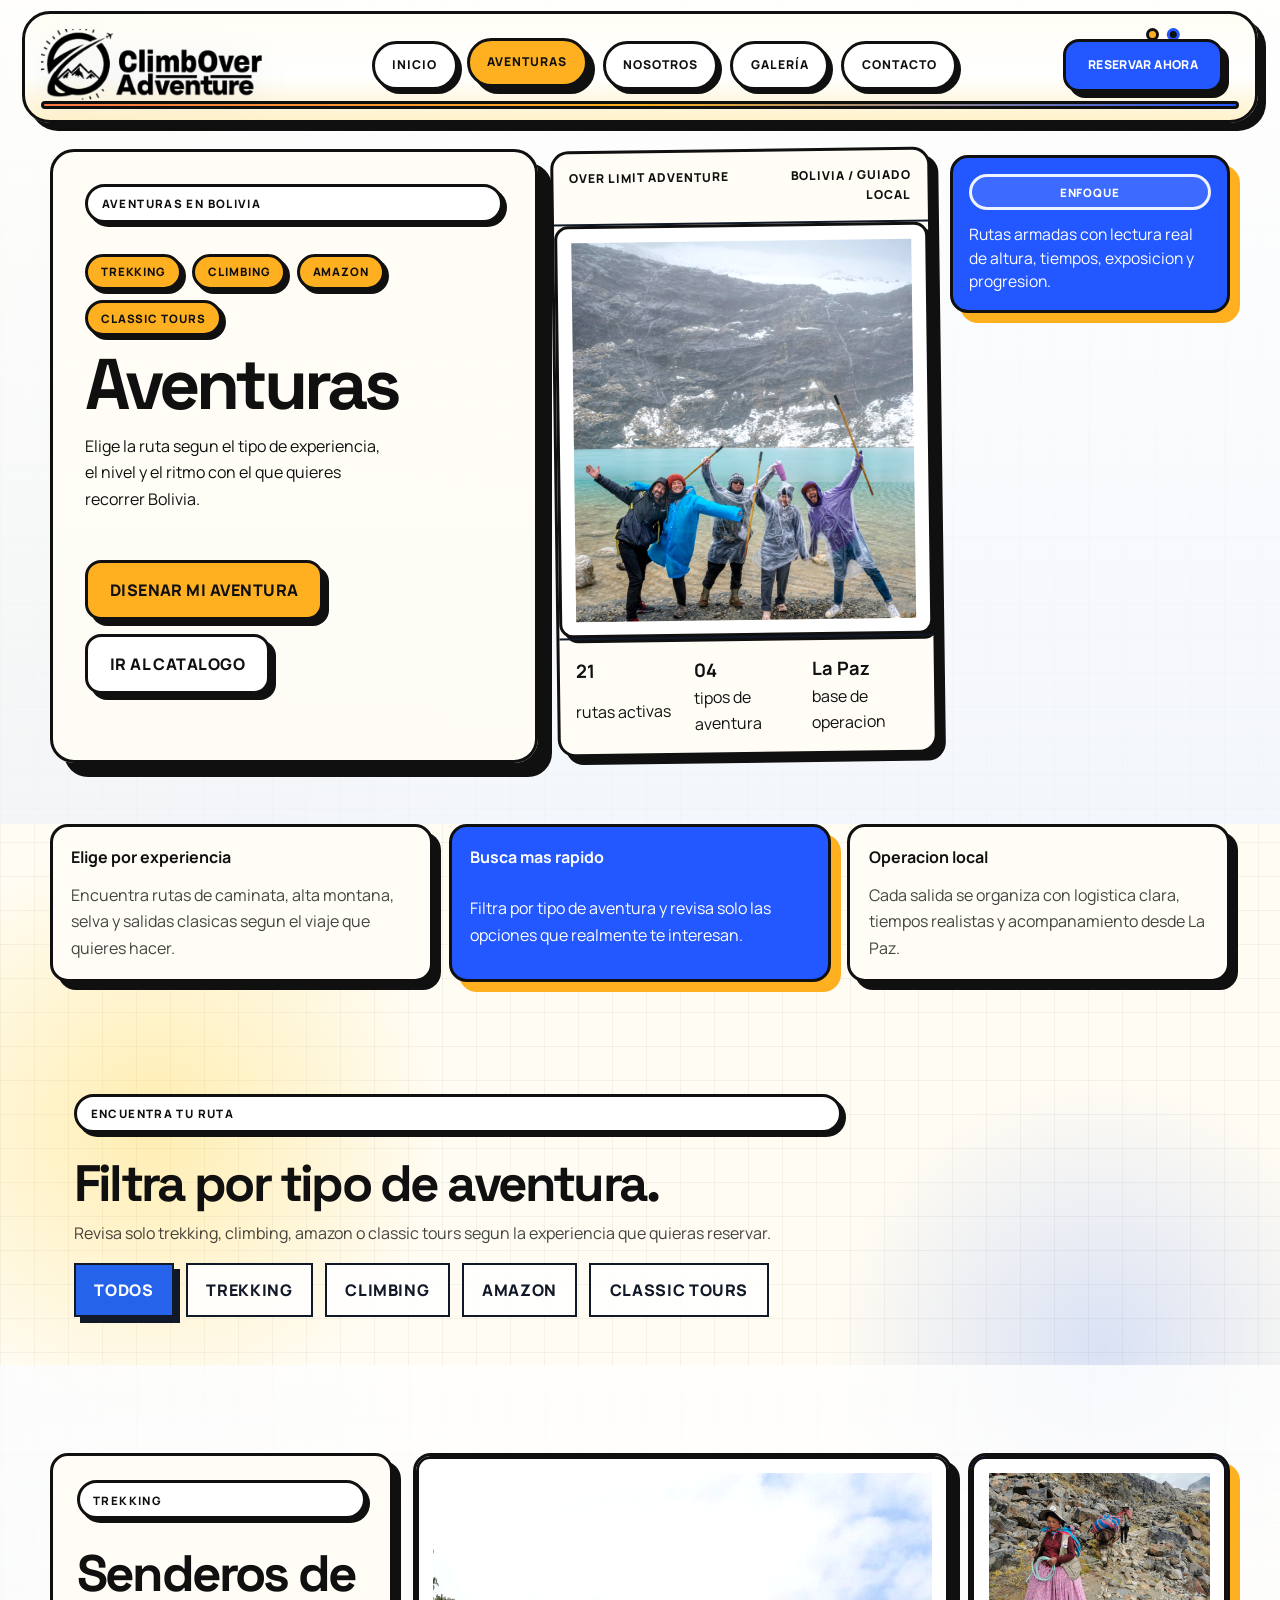
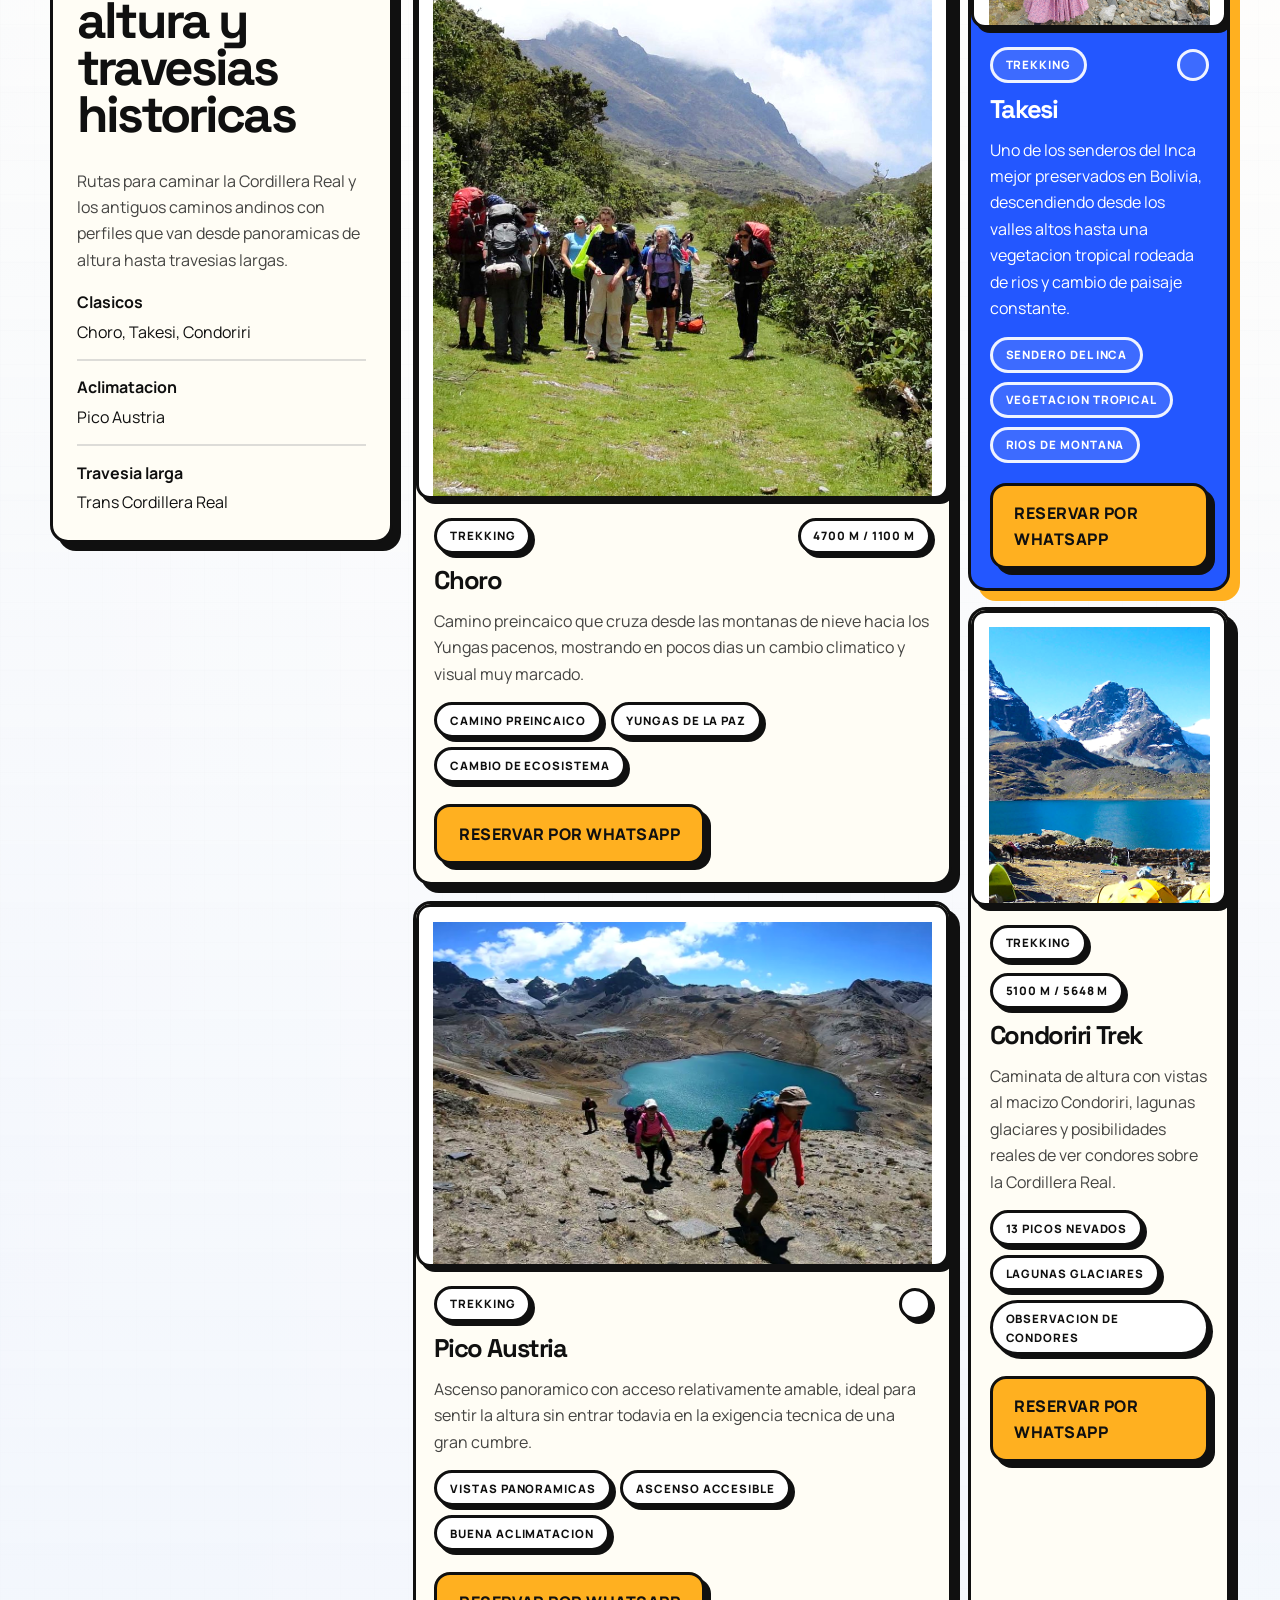
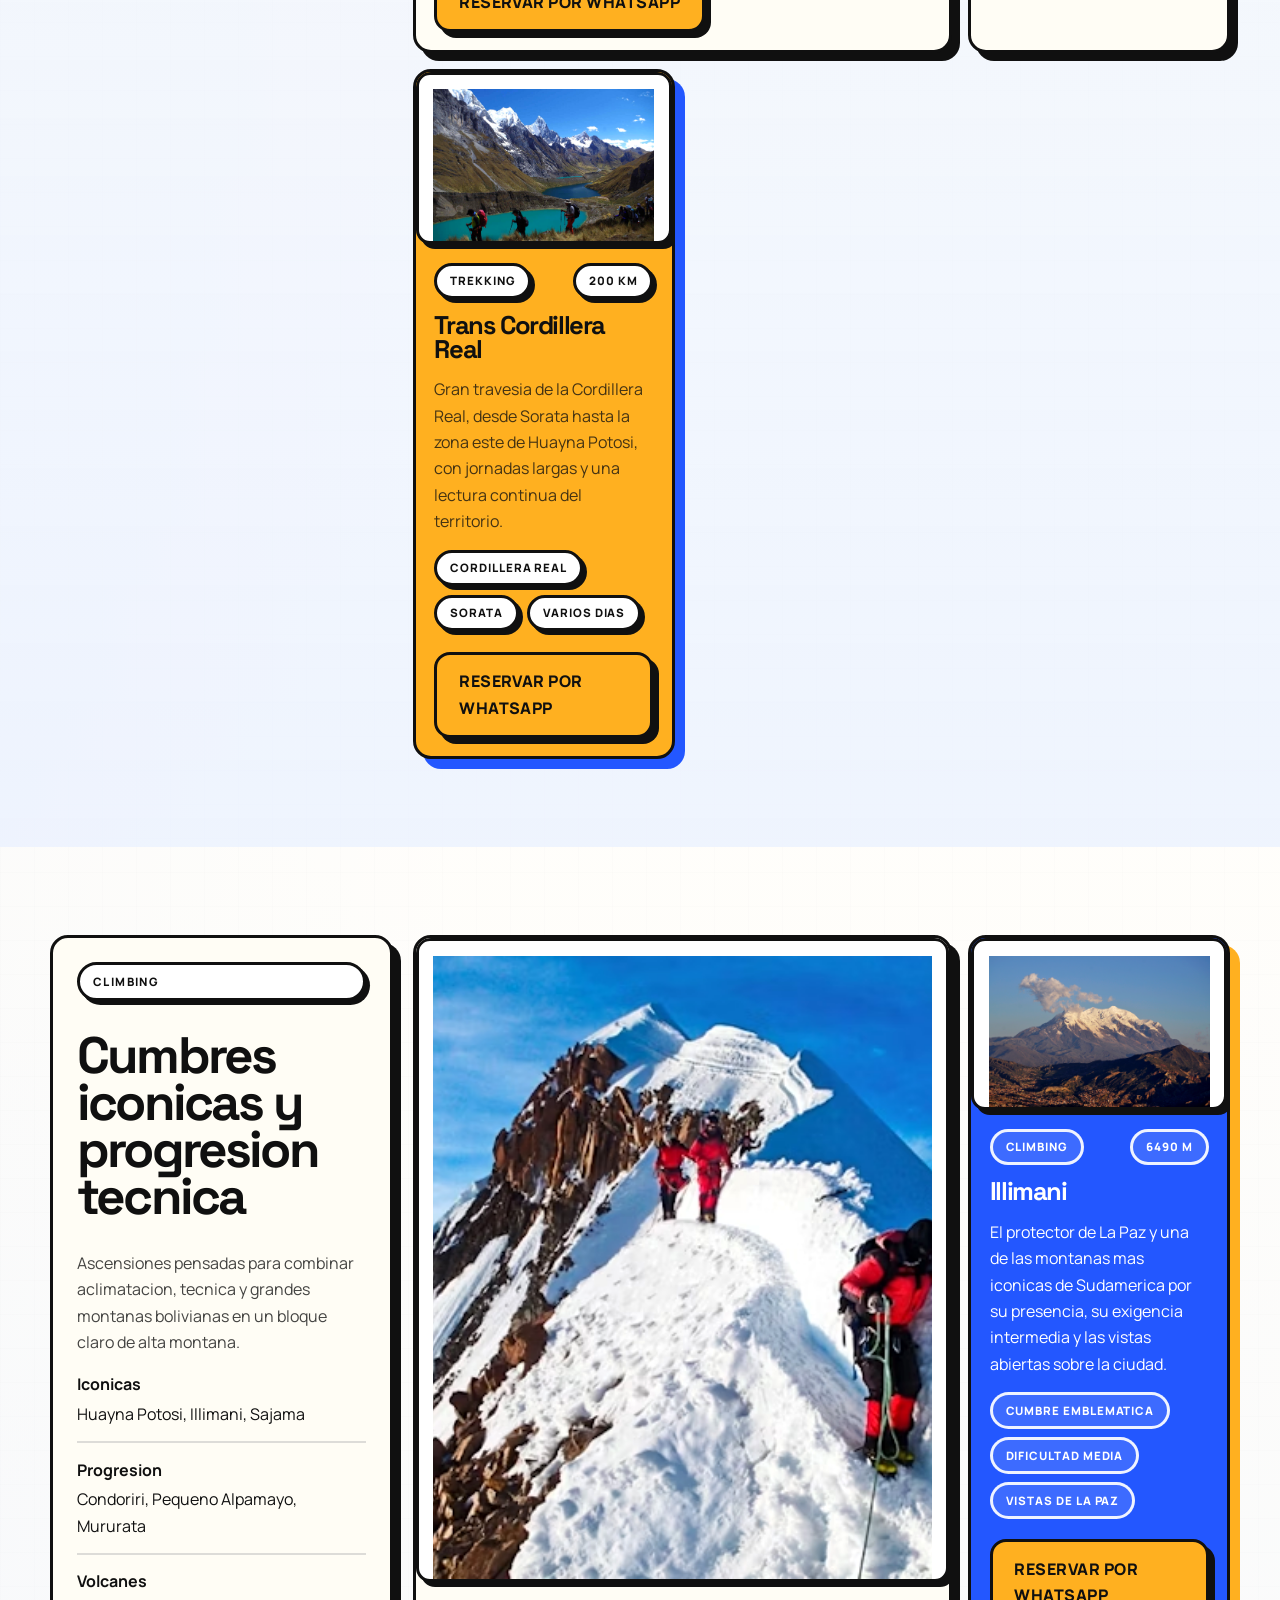
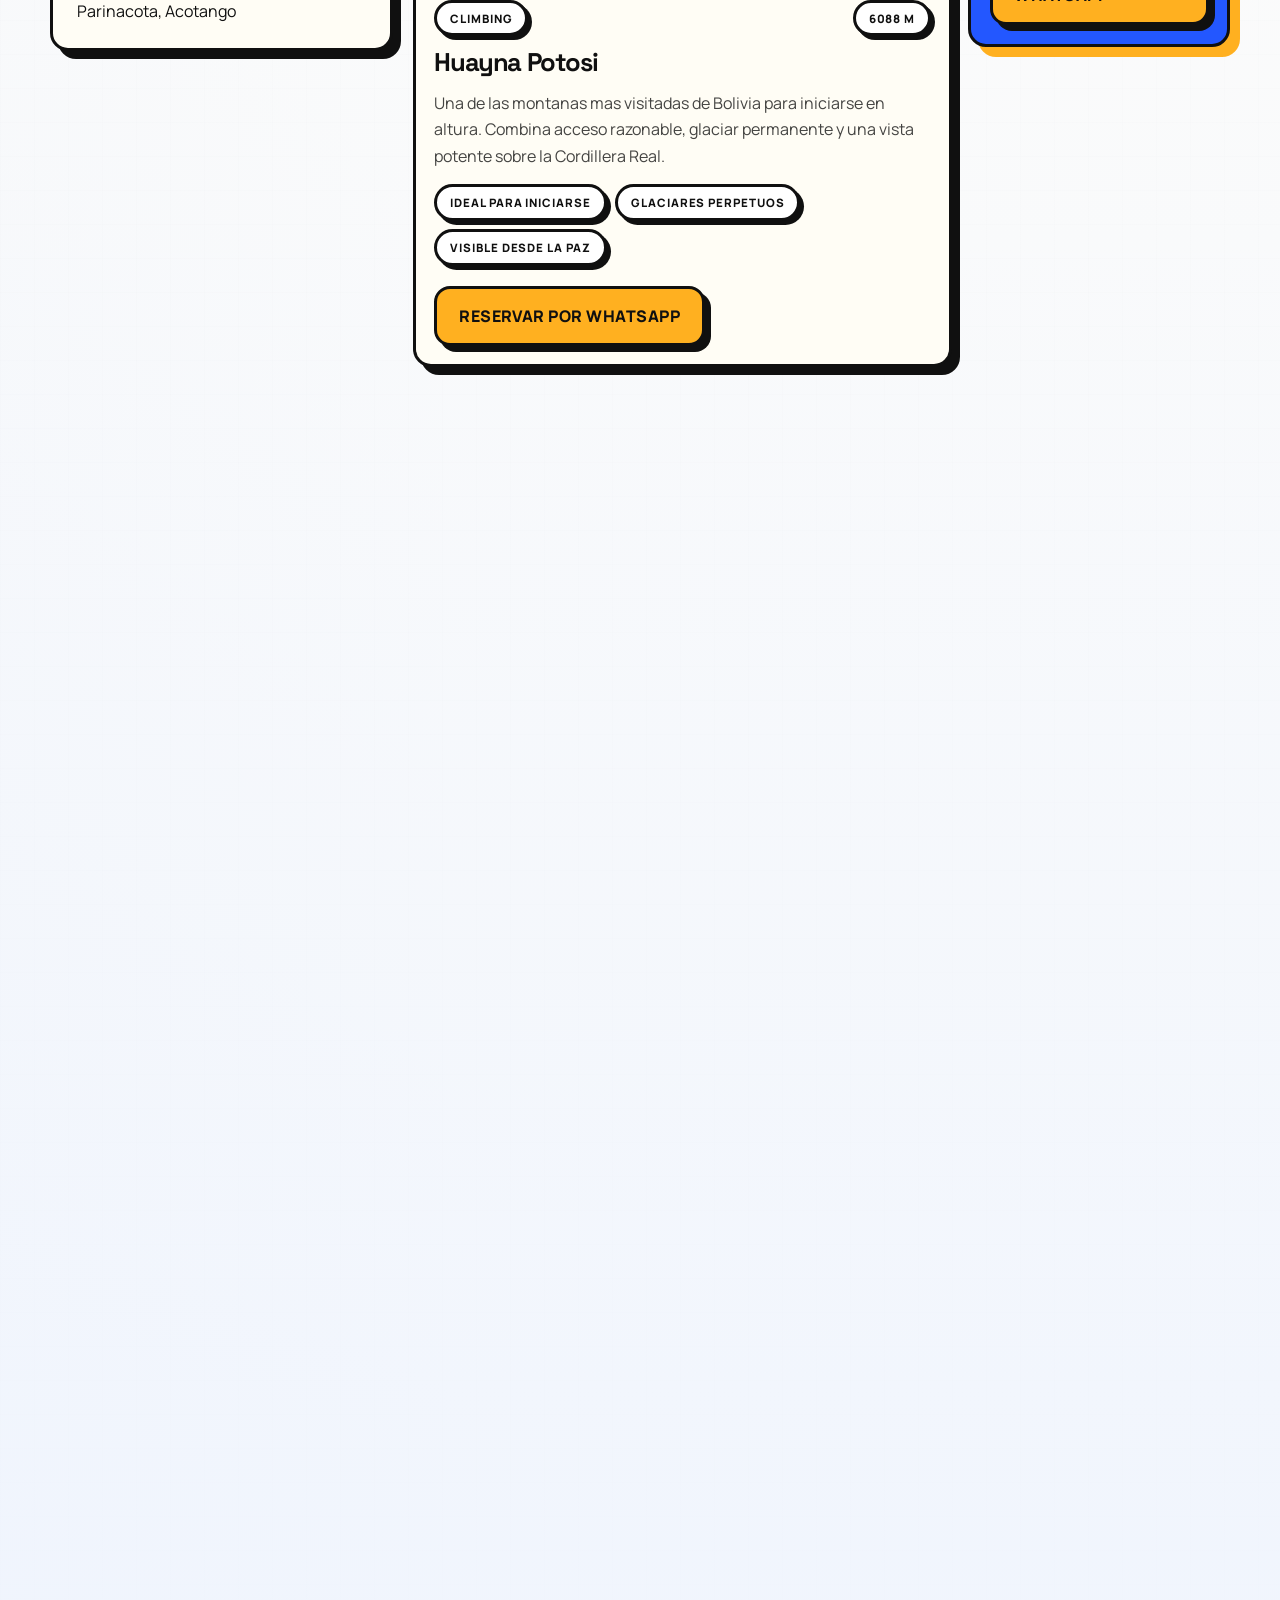
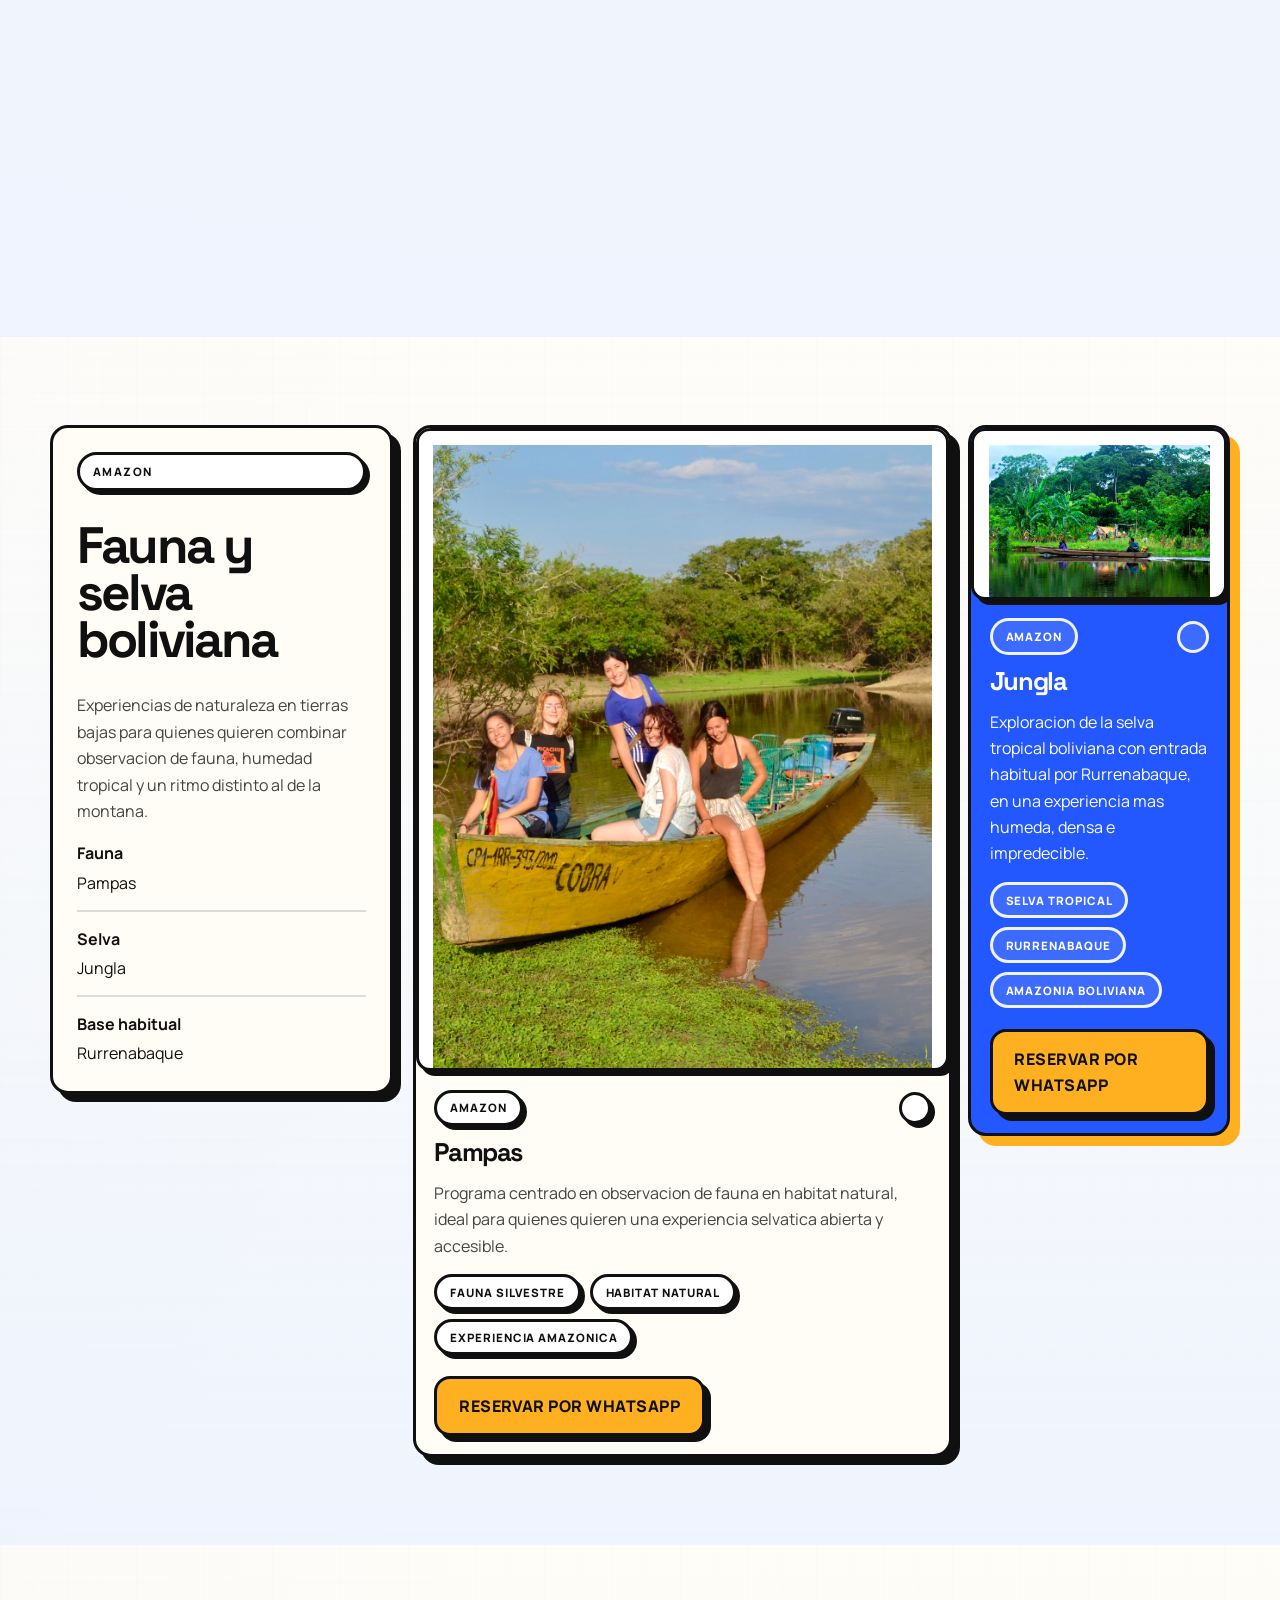
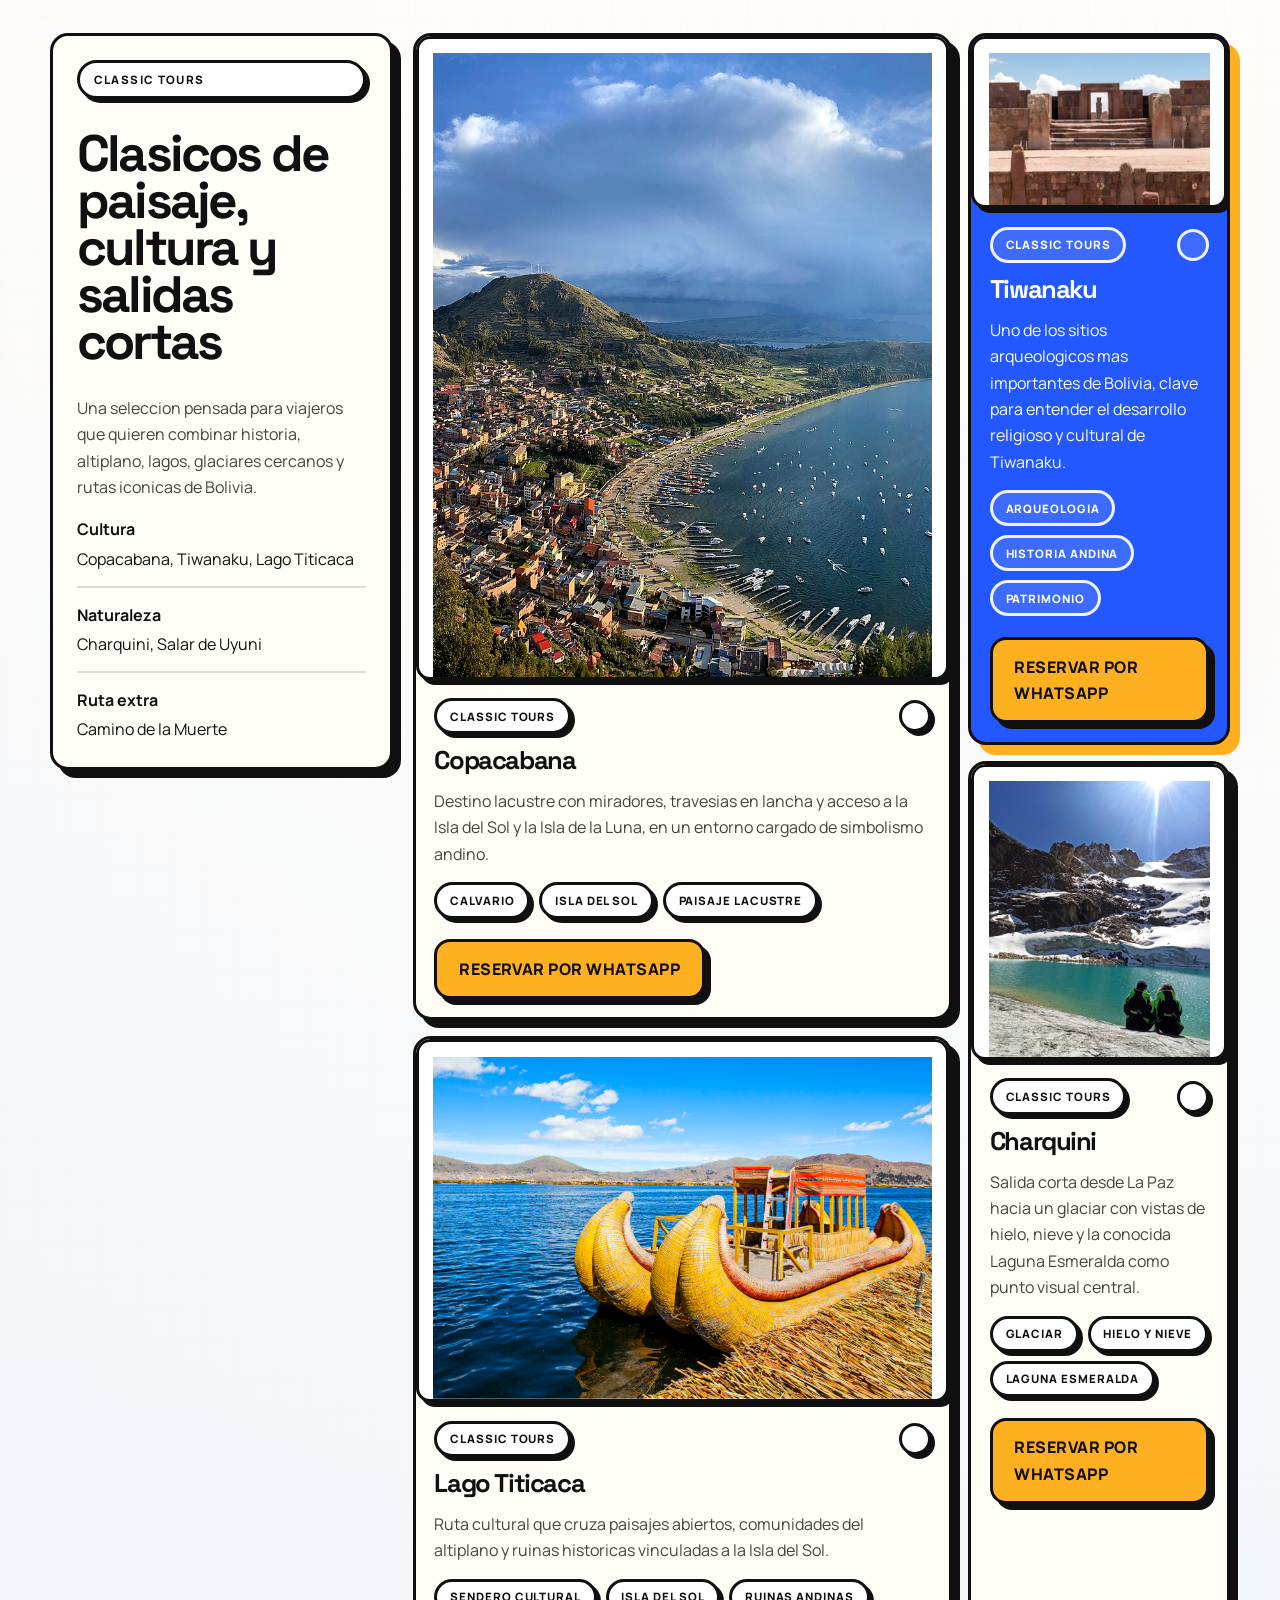
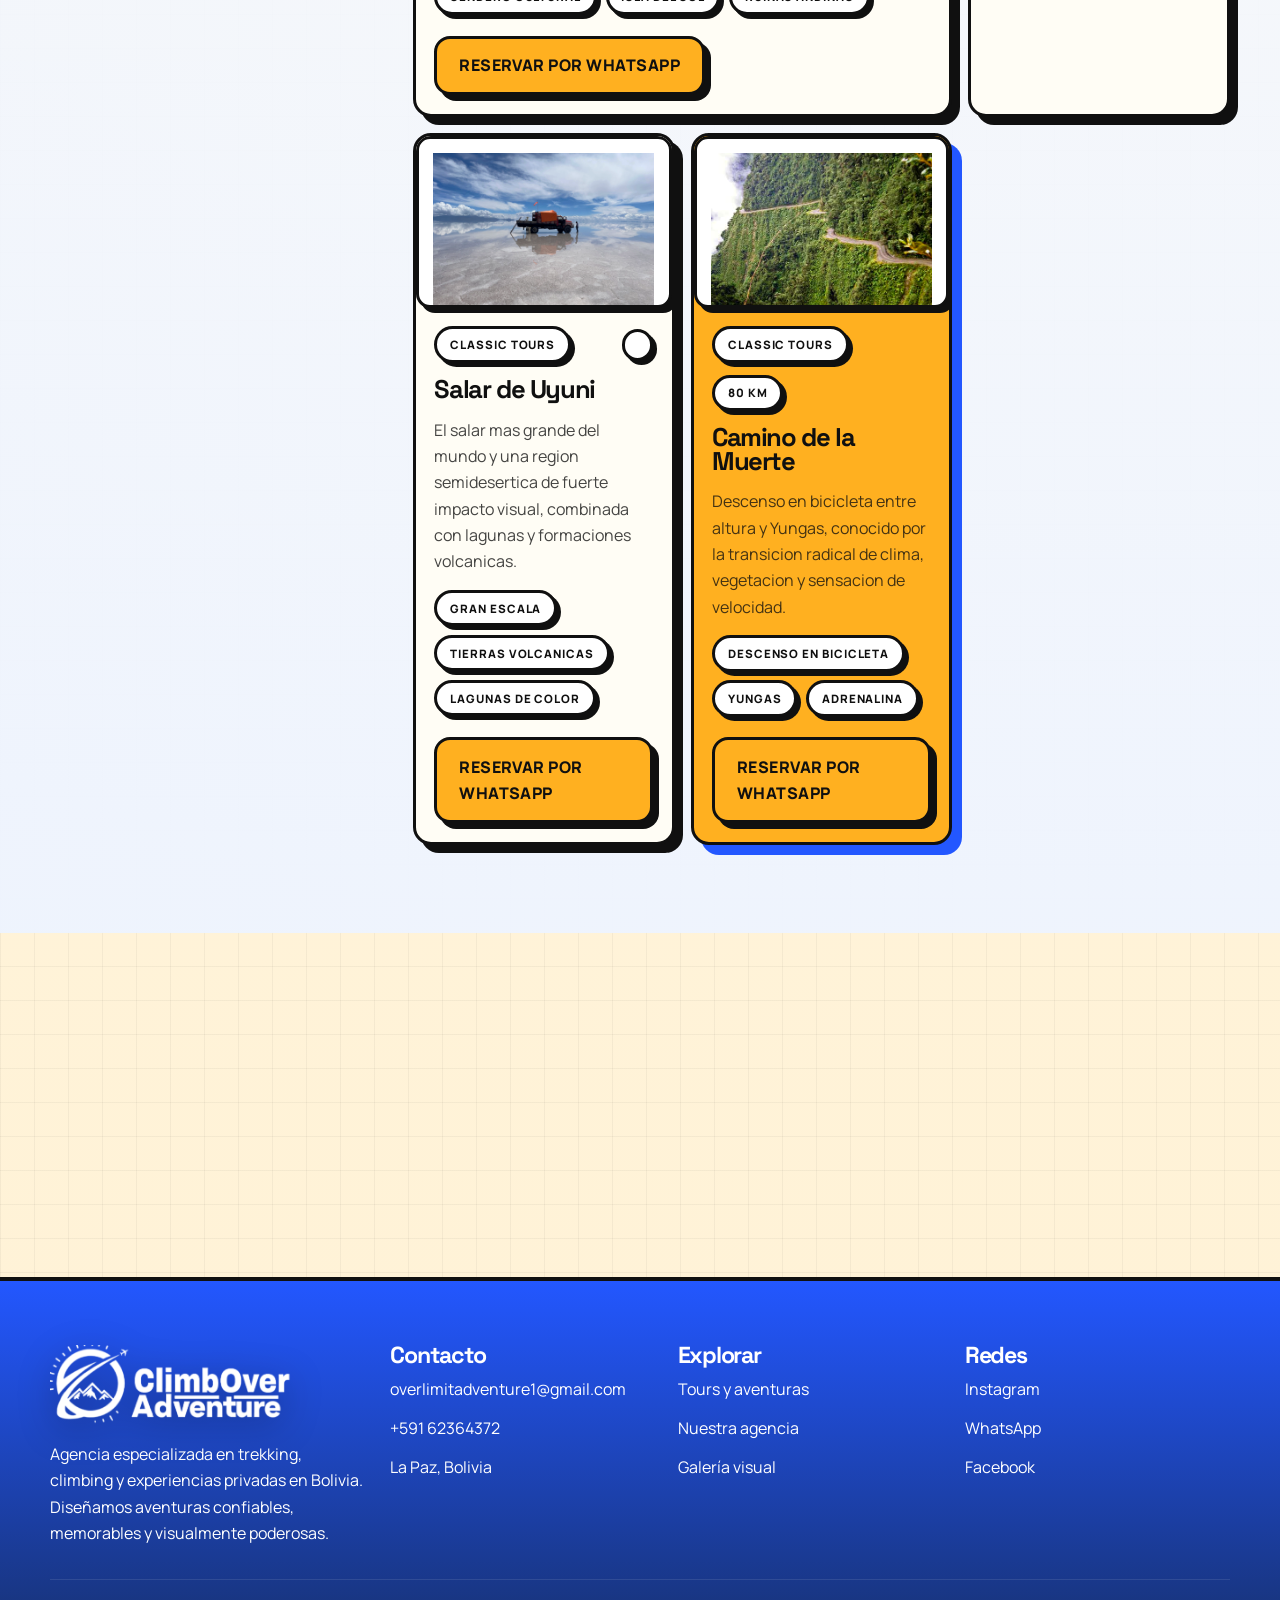
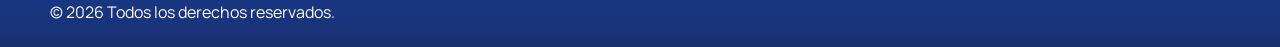
==== commit 97b00fdf: "Refine tours page copy" ====
--- a/pages/tours.html
+++ b/pages/tours.html
@@ -68,7 +68,7 @@
     <section class="page-hero adventures-editorial-hero">
       <div class="container adventures-editorial-shell">
         <div class="adventures-intro-stack reveal">
-          <span class="eyebrow">Archivo de aventuras</span>
+          <span class="eyebrow">Aventuras en Bolivia</span>
           <div class="adventures-stamp-row">
             <span class="adventures-stamp">Trekking</span>
             <span class="adventures-stamp adventures-stamp-blue">Climbing</span>
@@ -100,7 +100,7 @@
             </div>
             <div>
               <strong>04</strong>
-              <span>categorias activas</span>
+              <span>tipos de aventura</span>
             </div>
             <div>
               <strong>La Paz</strong>
@@ -121,16 +121,16 @@
     <section class="section adventures-rhythm-section">
       <div class="container adventures-rhythm-strip">
         <article class="adventures-rhythm-card reveal">
-          <strong>Rutas con peso</strong>
-          <p>El catalogo ahora separa claramente trekking, climbing, amazon y clasicos para elegir mejor.</p>
+          <strong>Elige por experiencia</strong>
+          <p>Encuentra rutas de caminata, alta montana, selva y salidas clasicas segun el viaje que quieres hacer.</p>
         </article>
         <article class="adventures-rhythm-card adventures-rhythm-card-blue reveal">
-          <strong>Filtro directo</strong>
-          <p>Puedes ver todo el tablero o quedarte solo con la categoria que te interesa.</p>
+          <strong>Busca mas rapido</strong>
+          <p>Filtra por tipo de aventura y revisa solo las opciones que realmente te interesan.</p>
         </article>
         <article class="adventures-rhythm-card reveal">
-          <strong>Catalogo en tablero</strong>
-          <p>Se mantiene una composicion editorial para que cada ruta conserve presencia sin perder orden.</p>
+          <strong>Operacion local</strong>
+          <p>Cada salida se organiza con logistica clara, tiempos realistas y acompanamiento desde La Paz.</p>
         </article>
       </div>
     </section>
@@ -138,9 +138,9 @@
     <section class="section adventures-filter-section" id="catalogo-aventuras">
       <div class="container adventures-filter-shell reveal">
         <div class="adventures-filter-copy">
-          <span class="eyebrow">Filtro de catalogo</span>
-          <h2>Explora el tablero por tipo de aventura.</h2>
-          <p>Elige una categoria para quedarte solo con trekking, climbing, amazon o classic tours.</p>
+          <span class="eyebrow">Encuentra tu ruta</span>
+          <h2>Filtra por tipo de aventura.</h2>
+          <p>Revisa solo trekking, climbing, amazon o classic tours segun la experiencia que quieras reservar.</p>
         </div>
         <div class="adventures-filter-controls" data-tour-filters>
           <button
